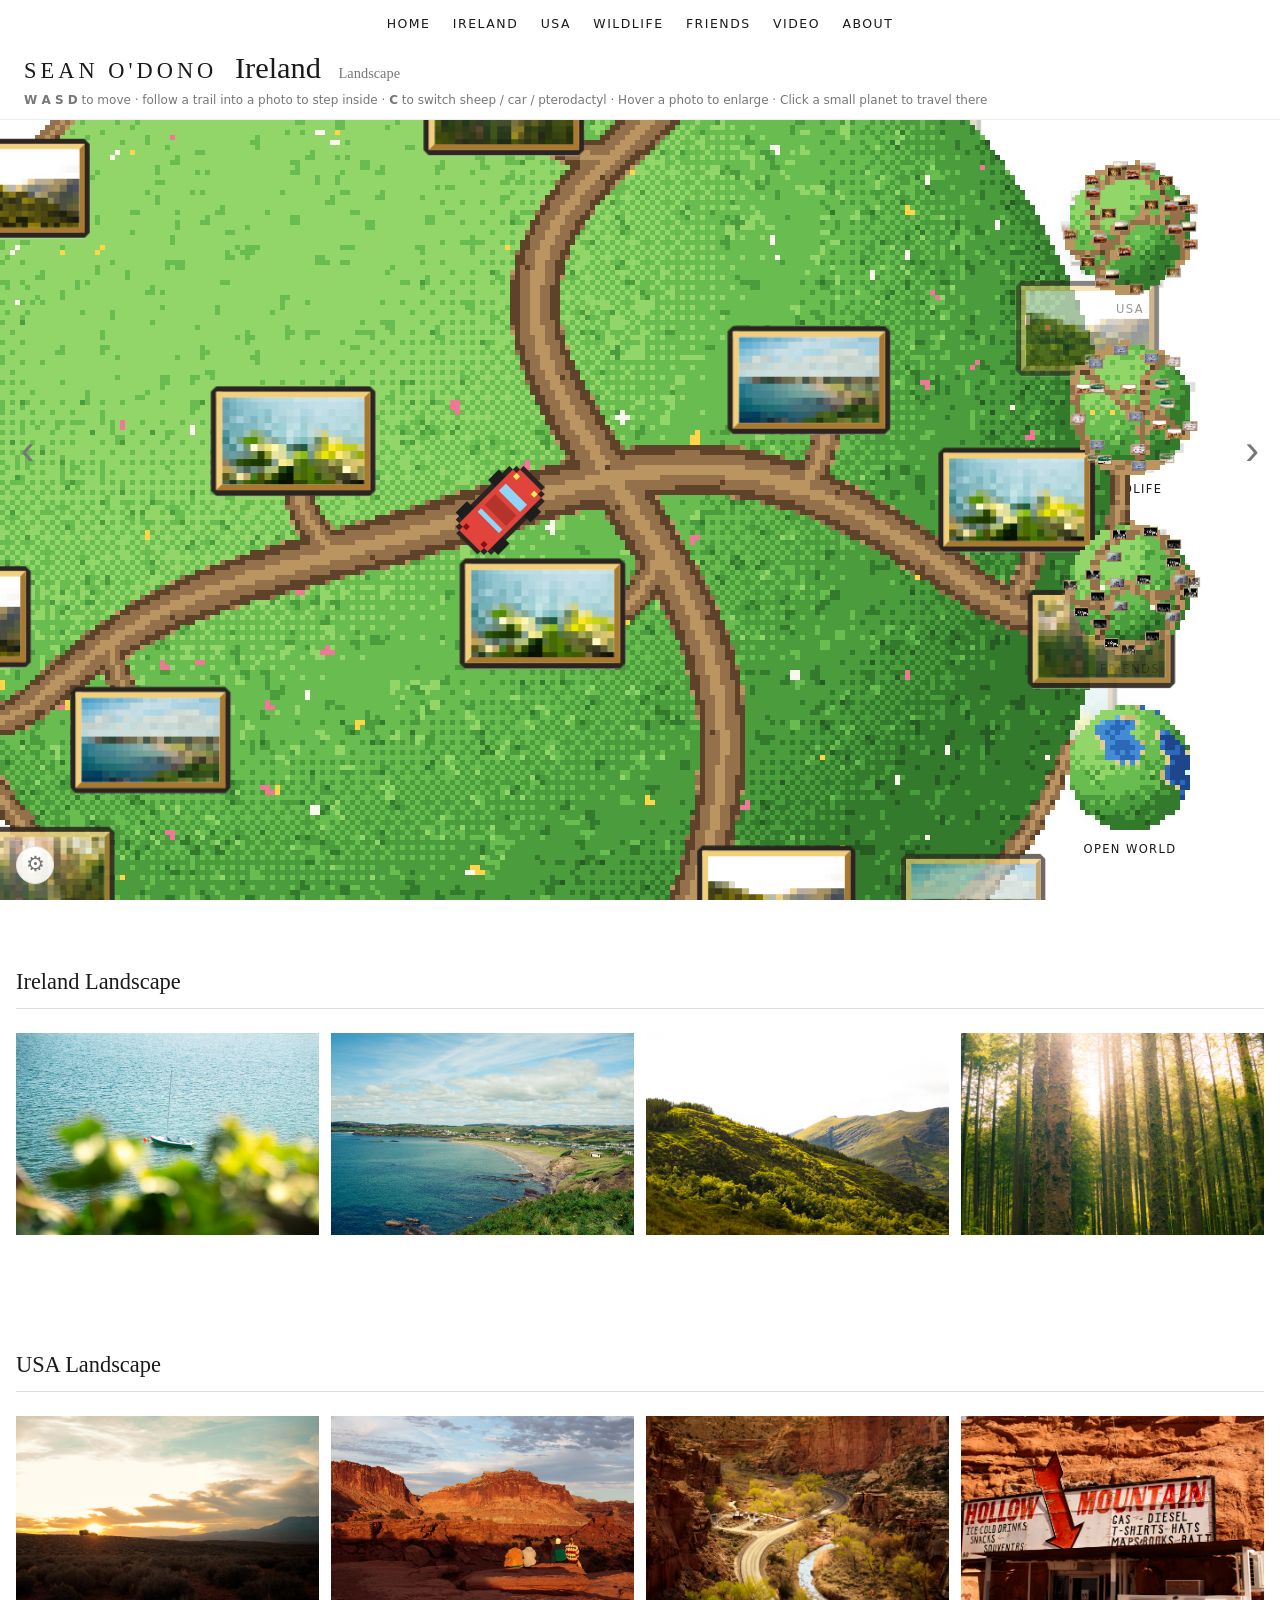
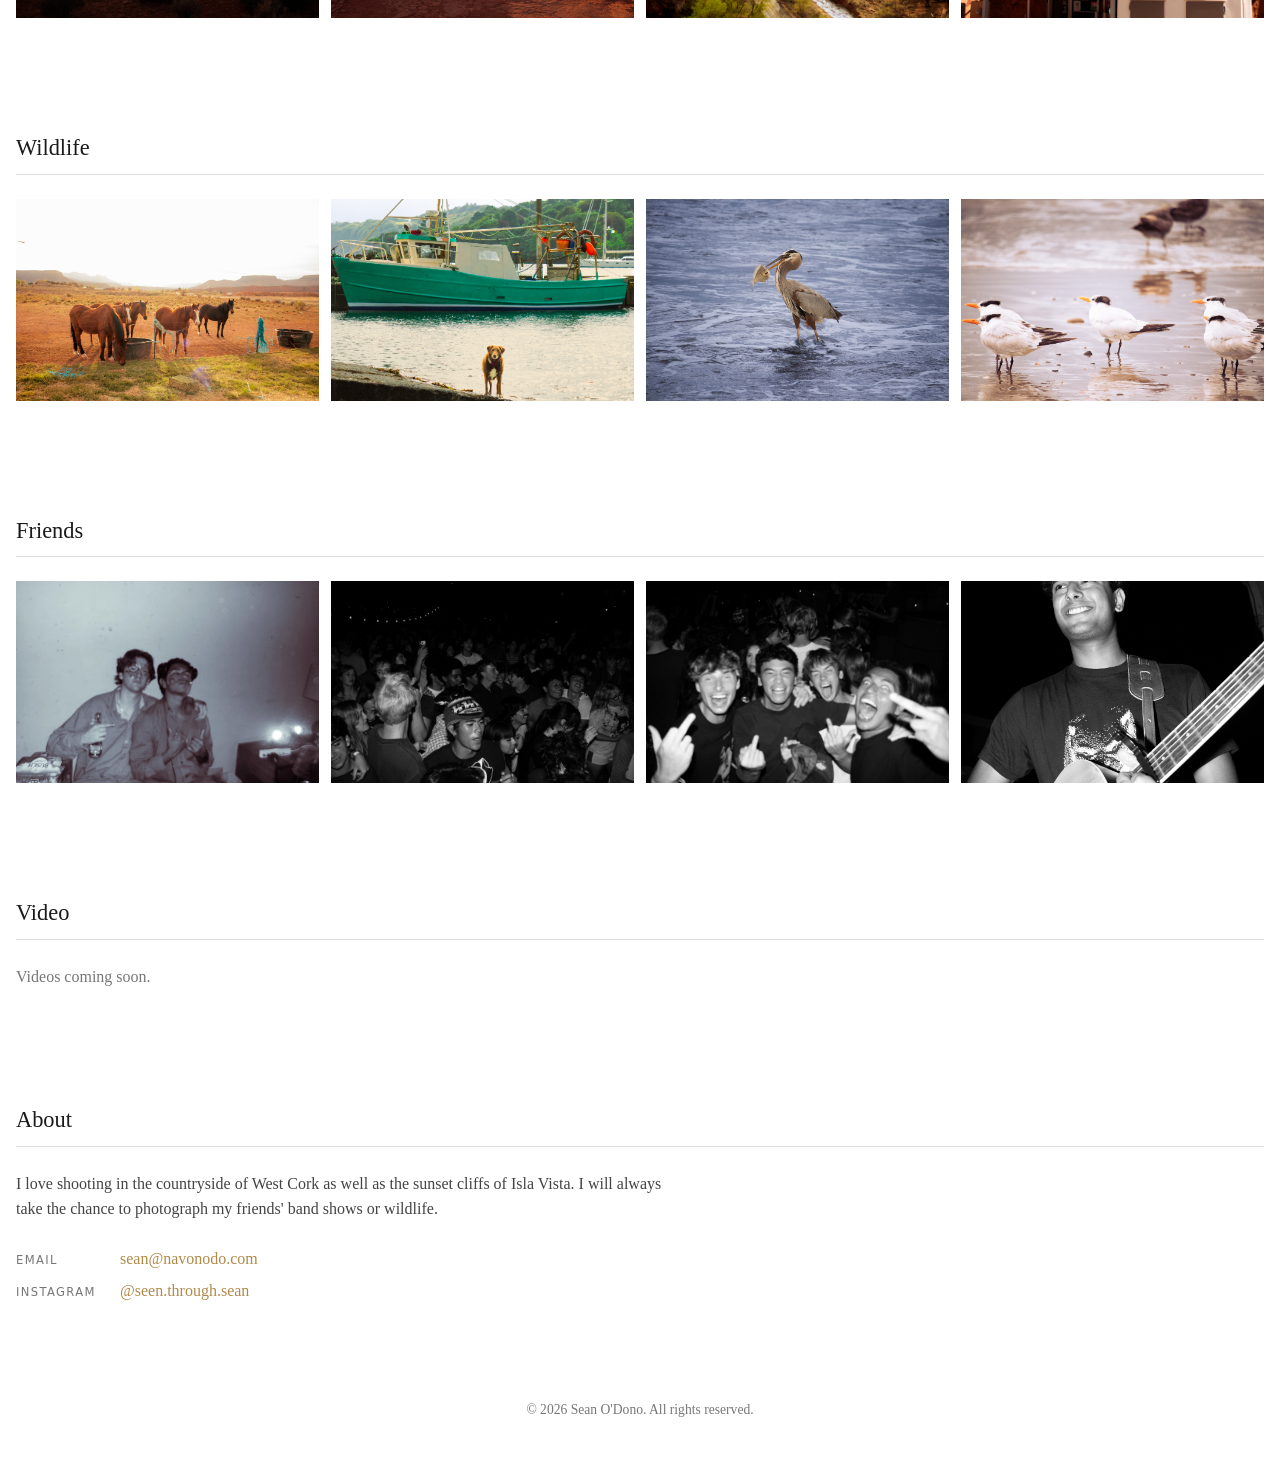
==== index.html @ 37e91083 "Refactor home title styles and character settings" ====
<!DOCTYPE html>
<html lang="en">
<head>
  <meta charset="UTF-8">
  <meta name="viewport" content="width=device-width, initial-scale=1.0">
  <title>Sean O'Dono Photography</title>
  <meta name="description" content="Landscape, wildlife and travel photography">
  <style>
    :root {
      --bg: #ffffff;
      --text: #1a1a1a;
      --muted: #777;
      --accent: #b08a4a;
      --placeholder: #eee;
    }
    * { box-sizing: border-box; margin: 0; padding: 0; }
    html { scroll-behavior: smooth; }
    body {
      background: var(--bg);
      color: var(--text);
      font-family: Georgia, "Times New Roman", serif;
      line-height: 1.6;
    }

    /* ---------- Top navigation ---------- */
    nav {
      position: fixed;
      top: 0; left: 0; right: 0;
      display: flex;
      justify-content: center;
      gap: 1.4rem;
      flex-wrap: wrap;
      padding: 0.9rem 1rem;
      background: linear-gradient(rgba(255,255,255,0.95), rgba(255,255,255,0));
      z-index: 50;
    }
    nav a {
      color: var(--text);
      text-decoration: none;
      font-family: system-ui, sans-serif;
      font-size: 0.78rem;
      letter-spacing: 0.12em;
      text-transform: uppercase;
    }
    nav a:hover { color: var(--accent); }

    /* ---------- Home: planets ---------- */
    #home {
      position: relative;
      height: 100vh;
      height: 100svh;
      min-height: 560px;
      overflow: hidden;
    }
    #stage {
      position: absolute;
      inset: 0;
      touch-action: none;
      user-select: none;
      -webkit-user-select: none;
      perspective-origin: 50% 50%;
    }
    #stage.over-mini { cursor: pointer; }

    /* trail canvases: one per planet, sitting between the far and near photos */
    canvas.paths {
      position: absolute;
      pointer-events: none;
      image-rendering: pixelated;      /* keep the trail pixels hard-edged, 8-bit style */
      image-rendering: crisp-edges;
      z-index: 20000;
    }
    #travel {
      position: absolute;
      left: 0; top: 0;
      pointer-events: none;
      z-index: 20000;
      image-rendering: pixelated;
    }

    /* ---------- character ---------- */
    #hero {
      position: absolute;
      left: 50%;
      top: 50%;
      z-index: 40000;
      pointer-events: none;
      transition: opacity 0.25s;
      will-change: transform, opacity;   /* own graphics layer, so it never flickers */
      backface-visibility: hidden;
    }
    #hero.away, #hero.hidden-for-photo { opacity: 0; }
    #hero svg {
      position: absolute;
      inset: 0;
      width: 100%;
      height: 100%;
      display: none;
      image-rendering: pixelated;
    }
    #hero .shadow {
      position: absolute;
      border-radius: 50%;
      background: rgba(0,0,0,0.22);
    }
    #hero.is-sheep .shadow { left: 14%; right: 14%; top: 66%; height: 14%; }
    #hero.is-car .shadow { left: 26%; right: 26%; top: 10%; bottom: 6%; transform: translate(4%, 4%); }
    #hero.is-car .car { display: block; }
    /* two-frame trot / flap: the script flips the "f2" class, so exactly one frame is ever shown */
    #hero.is-sheep .sheep.frame-a, #sceneHero.is-sheep .sheep.frame-a,
    #hero.is-ptero .ptero.frame-a, #sceneHero.is-ptero .ptero.frame-a { display: block; }
    #hero.f2 .frame-a, #sceneHero.f2 .frame-a { display: none !important; }
    #hero.is-sheep.f2 .sheep.frame-b, #sceneHero.is-sheep.f2 .sheep.frame-b { display: block; transform: translateY(-4%); }
    #hero.is-ptero.f2 .ptero.frame-b, #sceneHero.is-ptero.f2 .ptero.frame-b { display: block; }

    #hero.in-photo { opacity: 0; }
    /* the pterodactyl flaps all the time, with a small faint shadow far below it */
    #hero.is-ptero .shadow { left: 34%; right: 34%; top: 34%; bottom: 34%; background: rgba(0,0,0,0.13); transform: scale(1.4); }
    .seg button { font-size: 0.72rem; }

    /* ---------- inside a photo ---------- */
    #scene {
      position: fixed;
      inset: 0;
      z-index: 300;
      display: flex;
      flex-direction: column;
      align-items: center;
      justify-content: center;
      gap: 0.8rem;
      background: rgba(255, 255, 255, 0.9);
      opacity: 0;
      pointer-events: none;
      transition: opacity 0.25s;
    }
    #scene.open { opacity: 1; pointer-events: auto; }
    #scene.touch { justify-content: flex-start; padding-top: 90px; }
    #scene.touch #sceneHint { display: none; }
    #sceneFrame {
      position: relative;
      --th: 220px;
      transform: scale(0.92);
      transition: transform 0.3s;
    }
    #scene.open #sceneFrame { transform: scale(1); }
    #sceneImg { display: block; object-fit: cover; }
    #portal, #sceneHero {
      position: absolute;
      image-rendering: pixelated;
      image-rendering: crisp-edges;
    }
    #sceneHero svg { position: absolute; inset: 0; width: 100%; height: 100%; display: none; }
    #sceneHero .shadow { position: absolute; border-radius: 50%; background: rgba(0,0,0,0.25); }
    #sceneHero.is-sheep .shadow { left: 14%; right: 14%; top: 66%; height: 14%; }
    #sceneHero.is-car .shadow { left: 26%; right: 26%; top: 10%; bottom: 6%; }
    #sceneHero.is-car .car { display: block; }
    #sceneHint {
      font-family: system-ui, sans-serif;
      font-size: 0.8rem;
      color: var(--muted);
    }

    /* ---------- settings ---------- */
    #gear {
      position: absolute;
      left: 1rem; bottom: 1rem;
      width: 2.4rem; height: 2.4rem;
      border-radius: 50%;
      border: 1px solid #e2e2e2;
      background: rgba(255,255,255,0.9);
      font-size: 1.3rem;
      line-height: 1;
      color: var(--muted);
      cursor: pointer;
      z-index: 60;
      transition: color 0.2s, transform 0.4s;
    }
    #gear:hover { color: var(--text); transform: rotate(60deg); }
    #settings {
      position: absolute;
      left: 1rem; bottom: 4rem;
      width: 15rem;
      padding: 1rem;
      background: #fff;
      border: 1px solid #e6e6e6;
      border-radius: 10px;
      box-shadow: 0 10px 30px rgba(0,0,0,0.12);
      font-family: system-ui, sans-serif;
      font-size: 0.8rem;
      z-index: 60;
      display: none;
    }
    #settings.open { display: block; }
    .set-row { display: block; margin-bottom: 0.9rem; }
    .set-label {
      display: flex;
      justify-content: space-between;
      color: var(--muted);
      letter-spacing: 0.08em;
      text-transform: uppercase;
      font-size: 0.68rem;
      margin-bottom: 0.35rem;
    }
    .set-label output { color: var(--text); letter-spacing: 0; }
    #settings input[type=range] { width: 100%; accent-color: var(--accent); }
    .seg { display: flex; border: 1px solid #ddd; border-radius: 6px; overflow: hidden; }
    .seg button {
      flex: 1;
      border: none;
      background: #fff;
      padding: 0.4rem;
      font: inherit;
      cursor: pointer;
      color: var(--muted);
    }
    .seg button.on { background: var(--text); color: #fff; }
    #resetSettings {
      border: none;
      background: none;
      color: var(--muted);
      font: inherit;
      text-decoration: underline;
      cursor: pointer;
      padding: 0;
    }

    /* ---------- touch pad ---------- */
    #dpad {
      display: none;
      position: absolute;
      left: 50%; bottom: 1rem;
      transform: translateX(-50%);
      gap: 0.5rem;
      z-index: 400;            /* stays usable while you're inside a photo */
    }
    #dpad button {
      width: 2.8rem; height: 2.8rem;
      border-radius: 50%;
      border: 1px solid #ddd;
      background: rgba(255,255,255,0.85);
      color: var(--muted);
      font-size: 0.9rem;
      touch-action: none;
      -webkit-user-select: none;
      user-select: none;
    }
    #dpad button.pressed { background: var(--text); color: #fff; }
    #dpad [data-key=KeyA] { order: 1; }
    #dpad [data-key=KeyW] { order: 2; }
    #dpad [data-key=KeyS] { order: 3; }
    #dpad [data-key=KeyD] { order: 4; }
    @media (hover: none) and (pointer: coarse) {
      #dpad { display: flex; }
    }

    .tile, .glow {
      position: absolute;
      left: 50%;
      top: 50%;
      will-change: transform, opacity;
    }
    /* 8-bit picture frame: dark outline with notched pixel corners, then a bevelled gold ring */
    .tile, .pixel-frame {
      --bp: max(2px, calc(var(--th) * 0.055));
      background: #2b2420;
      padding: var(--bp);
      clip-path: polygon(var(--bp) 0, calc(100% - var(--bp)) 0, 100% var(--bp), 100% calc(100% - var(--bp)),
                         calc(100% - var(--bp)) 100%, var(--bp) 100%, 0 calc(100% - var(--bp)), 0 var(--bp));
    }
    .tile img, .tile canvas, .pixel-frame > img {
      box-sizing: border-box;
      border: var(--bp) solid;
      border-color: #f2cf78 #a8792f #a8792f #f2cf78;
      background: var(--placeholder);
    }
    .tile {
      width: var(--tw);
      height: var(--th);
      margin-left: calc(var(--tw) / -2);
      margin-top: calc(var(--th) / -2);
    }
    .glow {
      width: var(--gw);
      height: var(--gw);
      margin-left: calc(var(--gw) / -2);
      margin-top: calc(var(--gw) / -2);
      border-radius: 50%;
      background: radial-gradient(circle, var(--glow) 0%, transparent 68%);
      pointer-events: none;
    }
    .tile img, .tile canvas {
      width: 100%;
      height: 100%;
      object-fit: cover;
      display: block;
      pointer-events: none;
      transition: filter 0.2s;
    }
    /* pixelated photos: a tiny copy blown up with hard square pixels */
    .tile canvas { display: none; image-rendering: pixelated; image-rendering: crisp-edges; }
    .tile.pixel canvas { display: block; }
    .tile.pixel img { display: none; }
    .tile.back, .tile.empty, .tile.inactive { pointer-events: none; }
    .tile.empty { background: #bdbdbd; }
    .tile:not(.back):not(.inactive):hover img, .tile:not(.back):not(.inactive):hover canvas { filter: brightness(1.08); }
    /* progress bar that fills while hovering */
    .tile::after {
      content: "";
      position: absolute;
      left: 0; bottom: 0;
      height: 3px;
      width: 0;
      background: var(--accent);
    }
    .tile.charging::after {
      width: 100%;
      transition: width var(--hover-delay, 0.5s) linear;
    }

    .planet-label {
      position: absolute;
      transform: translateX(-50%);
      background: none;
      border: none;
      color: var(--text);
      font-family: system-ui, sans-serif;
      font-size: 0.72rem;
      letter-spacing: 0.12em;
      text-transform: uppercase;
      white-space: nowrap;
      cursor: pointer;
      padding: 0.3rem 0.6rem;
      z-index: 6;
      transition: opacity 0.35s;
    }
    .planet-label:hover { color: var(--accent); }
    .planet-label.hidden { opacity: 0; pointer-events: none; }

    /* the title sits in its own band under the menu; the planets live in the space below it */
    .home-title {
      position: absolute;
      top: 2.8rem;
      left: 0; right: 0;
      padding: 0.3rem 1.5rem 0.55rem;
      display: flex;
      flex-wrap: wrap;
      align-items: baseline;
      column-gap: 1.1rem;
      background: var(--bg);
      border-bottom: 1px solid #eee;
      pointer-events: none;
      z-index: 7;
    }
    .home-title h1 {
      font-weight: normal;
      letter-spacing: 0.18em;
      text-transform: uppercase;
      font-size: clamp(1rem, 2.2vw, 1.4rem);
    }
    #planet-name {
      font-size: clamp(1.25rem, 3vw, 1.9rem);
      line-height: 1.2;
      transition: opacity 0.4s;
    }
    #planet-sub { color: var(--muted); font-size: 0.9rem; transition: opacity 0.4s; }
    .fading { opacity: 0; }
    .hint {
      flex-basis: 100%;
      color: var(--muted);
      font-family: system-ui, sans-serif;
      font-size: 0.75rem;
      margin-top: 0.15rem;
    }
    #stage { overflow: hidden; }

    .arrow {
      position: absolute;
      top: 50%;
      transform: translateY(-50%);
      background: none;
      border: none;
      font-size: 2.6rem;
      color: var(--muted);
      cursor: pointer;
      padding: 0.5rem 1rem;
      z-index: 6;
    }
    .arrow:hover { color: var(--text); }
    #prevPlanet { left: 0.3rem; }
    #nextPlanet { right: 0.3rem; }

    /* ---------- Magnified photo ---------- */
    #magnifier {
      position: fixed;
      z-index: 200;
      opacity: 0;
      pointer-events: none;
      box-shadow: 0 20px 60px rgba(0,0,0,0.35);
      transition: left 0.35s ease, top 0.35s ease, width 0.35s ease,
                  height 0.35s ease, opacity 0.25s ease;
    }
    #magnifier.open { opacity: 1; pointer-events: auto; }
    #magnifier img { width: 100%; height: 100%; object-fit: cover; display: block; }
    #magnifier .caption {
      position: absolute;
      left: 0; right: 0; bottom: 0;
      padding: 1.5rem 1rem 0.7rem;
      background: linear-gradient(transparent, rgba(0,0,0,0.75));
      color: #fff;
      font-size: 0.95rem;
    }
    #magnifier .caption:empty { display: none; }

    /* ---------- Gallery sections ---------- */
    section.content {
      max-width: 1400px;
      margin: 0 auto;
      padding: 4rem 1rem 3rem;
    }
    section.content h2 {
      font-weight: normal;
      font-size: 1.4rem;
      margin-bottom: 1.5rem;
      border-bottom: 1px solid #ddd;
      padding-bottom: 0.5rem;
    }
    .gallery {
      display: grid;
      grid-template-columns: repeat(auto-fill, minmax(300px, 1fr));
      gap: 0.75rem;
    }
    .gallery img {
      width: 100%;
      aspect-ratio: 3 / 2;
      object-fit: cover;
      cursor: zoom-in;
      transition: opacity 0.2s;
      background: var(--placeholder);
    }
    .gallery img:hover { opacity: 0.85; }
    .videos {
      display: grid;
      grid-template-columns: repeat(auto-fill, minmax(400px, 1fr));
      gap: 1rem;
    }
    .videos iframe { width: 100%; aspect-ratio: 16 / 9; border: 0; }
    #about p { max-width: 650px; color: #444; }
    .contact {
      margin-top: 1.5rem;
      display: flex;
      flex-direction: column;
      gap: 0.4rem;
    }
    .contact-label {
      display: inline-block;
      width: 6.5rem;
      color: var(--muted);
      font-family: system-ui, sans-serif;
      font-size: 0.72rem;
      letter-spacing: 0.12em;
      text-transform: uppercase;
    }
    .contact a { color: var(--accent); text-decoration: none; }
    .contact a:hover { text-decoration: underline; }
    .empty-note { color: var(--muted); }
    footer {
      text-align: center;
      color: var(--muted);
      padding: 3rem 1rem;
      font-size: 0.85rem;
    }

    /* ---------- Gallery lightbox ---------- */
    #lightbox {
      display: none;
      position: fixed;
      inset: 0;
      background: rgba(255,255,255,0.97);
      z-index: 100;
      align-items: center;
      justify-content: center;
      flex-direction: column;
    }
    #lightbox.open { display: flex; }
    #lightbox img { max-width: 95vw; max-height: 85vh; object-fit: contain; }
    #lightbox .caption { color: var(--muted); margin-top: 1rem; }
    #lightbox button {
      position: absolute;
      background: none;
      border: none;
      color: var(--text);
      font-size: 2.5rem;
      cursor: pointer;
      padding: 1rem;
    }
    #close { top: 0.5rem; right: 1rem; }
    #prev { left: 0.5rem; }
    #next { right: 0.5rem; }

    @media (max-width: 700px) {
      .videos, .gallery { grid-template-columns: 1fr; }
      nav { gap: 0.4rem 0.9rem; }
      .home-title { top: 4.4rem; padding: 0.2rem 1rem 0.45rem; }
      .hint { display: none; }
      .arrow { font-size: 2rem; padding: 0.5rem; }
      #gear { bottom: 9.5rem; }
      #settings { bottom: 12.5rem; }
      #dpad { bottom: 9.3rem; }
    }
  </style>
</head>
<body>

  <nav id="nav"></nav>

  <section id="home">
    <div id="stage"></div>
    <div class="home-title">
      <h1>Sean O'Dono</h1>
      <div id="planet-name"></div>
      <div id="planet-sub"></div>
      <div class="hint"><b>W A S D</b> to move &middot; follow a trail into a photo to step inside &middot; <b>C</b> to switch sheep / car / pterodactyl &middot; Hover a photo to enlarge &middot; Click a small planet to travel there</div>
    </div>

    <!-- the character: an 8-bit sheep or car (drawn by the script below) -->
    <div id="hero" aria-hidden="true"></div>

    <!-- touch controls (only shown on phones / tablets) -->
    <div id="dpad">
      <button data-key="KeyW" aria-label="Up">&#9650;</button>
      <button data-key="KeyA" aria-label="Left">&#9664;</button>
      <button data-key="KeyD" aria-label="Right">&#9654;</button>
      <button data-key="KeyS" aria-label="Down">&#9660;</button>
    </div>

    <!-- settings -->
    <button id="gear" aria-label="Settings">&#9881;</button>
    <div id="settings">
      <div class="set-row">
        <span class="set-label">Character</span>
        <div class="seg">
          <button data-char="sheep">Sheep</button>
          <button data-char="car">Car</button>
          <button data-char="ptero">Pterodactyl</button>
        </div>
      </div>
      <div class="set-row">
        <span class="set-label">Planet</span>
        <div class="seg">
          <button data-ground="clear">Clear</button>
          <button data-ground="grass">Grass</button>
        </div>
      </div>
      <label class="set-row">
        <span class="set-label">Planet size <output id="sizeOut"></output></span>
        <input id="sizeInput" type="range" min="0" max="1000" step="1">
      </label>
      <label class="set-row">
        <span class="set-label">Speed <output id="speedOut"></output></span>
        <input id="speedInput" type="range" min="0" max="1000" step="1">
      </label>
      <label class="set-row">
        <span class="set-label">Character size <output id="charOut"></output></span>
        <input id="charInput" type="range" min="0" max="1000" step="1">
      </label>
      <label class="set-row">
        <span class="set-label">Photo pixels <output id="pixOut"></output></span>
        <input id="pixInput" type="range" min="0" max="12" step="1">
      </label>
      <button id="resetSettings">Reset</button>
    </div>
    <button class="arrow" id="prevPlanet" aria-label="Previous planet">&#8249;</button>
    <button class="arrow" id="nextPlanet" aria-label="Next planet">&#8250;</button>
  </section>

  <!-- inside a photo -->
  <div id="scene" aria-hidden="true">
    <div id="sceneFrame" class="pixel-frame">
      <img id="sceneImg" alt="">
      <canvas id="portal" width="16" height="16"></canvas>
      <div id="sceneHero"></div>
    </div>
    <div id="sceneHint"><b>W A S D</b> to walk around &middot; walk off the photo or into the portal to leave</div>
  </div>

  <div id="magnifier">
    <img src="" alt="">
    <div class="caption"></div>
  </div>

  <div id="galleries"></div>

  <section class="content" id="video">
    <h2>Video</h2>
    <div class="videos"></div>
  </section>

  <section class="content" id="about">
    <h2>About</h2>
    <p>I love shooting in the countryside of West Cork as well as the sunset cliffs of Isla Vista. I will always take the chance to photograph my friends' band shows or wildlife.</p>
    <div class="contact">
      <div><span class="contact-label">Email</span><a href="mailto:sean@navonodo.com">sean@navonodo.com</a></div>
      <div><span class="contact-label">Instagram</span><a href="https://www.instagram.com/seen.through.sean/" target="_blank" rel="noopener">@seen.through.sean</a></div>
    </div>
  </section>

  <footer>&copy; <span id="year"></span> Sean O'Dono. All rights reserved.</footer>

  <div id="lightbox">
    <button id="close" aria-label="Close">&times;</button>
    <button id="prev" aria-label="Previous">&#8249;</button>
    <img src="" alt="">
    <div class="caption"></div>
    <button id="next" aria-label="Next">&#8250;</button>
  </div>

  <script>
    // ============================================================
    //  YOUR PLANETS. Each one has its own list of photos.
    //  Put image files in the "images" folder next to this file,
    //  then add a line like this to the right planet:
    //     { file: "images/myphoto.jpg", caption: "" },
    //  A planet with no photos shows as a blank gray planet.
    //  "color" is the soft glow behind the planet.
    // ============================================================
    const planets = [
      {
        id: "ireland", name: "Ireland", subtitle: "Landscape", color: "#7fbf7f",
        photos: [
          { file: "images/ireland1.jpg", caption: "" },
          { file: "images/ireland2.jpg", caption: "" },
          { file: "images/ireland3.jpg", caption: "" },
          { file: "images/ireland4.jpg", caption: "" },
        ]
      },
      {
        id: "usa", name: "USA", subtitle: "Landscape", color: "#7fa8d9",
        photos: [
          { file: "images/USA1.jpg", caption: "" },
          { file: "images/USA2.jpg", caption: "" },
          { file: "images/USA3.jpg", caption: "" },
          { file: "images/USA4.jpg", caption: "" },
        ]
      },
      {
        id: "wildlife", name: "Wildlife", subtitle: "", color: "#d9b26f",
        photos: [
          { file: "images/wild1.jpg", caption: "" },
          { file: "images/wild2.jpg", caption: "" },
          { file: "images/wild3.jpg", caption: "" },
          { file: "images/wild4.jpg", caption: "" },
        ]
      },
      {
        id: "friends", name: "Friends", subtitle: "", color: "#e09aa8",
        photos: [
          { file: "images/friends1.jpg", caption: "" },
          { file: "images/friends2.jpg", caption: "" },
          { file: "images/friends3.jpg", caption: "" },
          { file: "images/friends4.jpg", caption: "" },
        ]
      },
      {
        // an open world with no photos and no trails: roam anywhere, but sheep and cars can't swim
        id: "open", name: "Open World", subtitle: "Roam anywhere", color: "#8fd18f",
        open: true, lakes: 9,                      // how many lakes
        photos: []
      },
    ];

    // ============================================================
    //  EDIT THIS LIST to add videos.
    //  Use the ID from a YouTube link: youtube.com/watch?v=THIS_PART
    // ============================================================
    const youtubeVideos = [
      // "dQw4w9WgXcQ",
    ];

    // ---------- Settings (optional to tweak) ----------
    const HOVER_DELAY = 500;        // ms of hovering before a photo enlarges (500 = 0.5 sec)
    const TRANSITION_TIME = 2000;   // ms for the planets to swap places
    const TUBE_SIZE = 0.1;          // thickness of the ring's tube, compared to the main planet

    // ---------- Paths and photo spacing ----------
    const MAIN_PATHS = 3;           // how many main trails loop around each planet
    const PHOTO_GAP = 0.42;         // distance between photos along a trail (bigger = more spread out, fewer photos)
    const PHOTO_SIZE = 0.16;        // size of each photo, compared to the planet
    const PATH_WIDTH = 0.05;        // width of the main trails, compared to the planet
    const TRAIL_LOOSENESS = 3;      // how far the sheep / car can stray from a trail, in trail widths
                                    // (1 = right on the trail, 3 = loose, 6 = very loose, 100 = go anywhere)

    // Starting values. Visitors can change these with the gear button on the page.
    const CHARACTER = "car";        // "sheep", "car" or "ptero" (pterodactyl)
    const PLANET_SIZE = 1.85;       // size of the main planet (1.2 = 20% bigger, up to 10)
    const SPEED = 1;                // how fast the character moves (2 = twice as fast, up to 10)
    const PHOTO_PIXELS = 20;        // how many pixels wide each photo is on the planet (0 = full quality, no pixels)
    const GROUND = "grass";         // "grass" (solid 8-bit grassy planet) or "clear" (see-through planet)
    const CHARACTER_SIZE = 0.85;    // size of the sheep / car / pterodactyl (2 = twice as big)
    const FLYING_ZOOM = 0.8;        // the world shrinks to this size while you fly the pterodactyl (1 = no change)

    // ================= You don't need to edit below =================
    // Always open at the top (the planets), even if the link has #about etc. or the browser remembers a scroll spot
    if ("scrollRestoration" in history) history.scrollRestoration = "manual";
    if (location.hash) history.replaceState(null, "", location.pathname + location.search);
    window.scrollTo({ top: 0, behavior: "instant" });
    window.addEventListener("load", () => window.scrollTo({ top: 0, behavior: "instant" }));

    document.getElementById("year").textContent = new Date().getFullYear();
    document.documentElement.style.setProperty("--hover-delay", HOVER_DELAY / 1000 + "s");

    // ---------- navigation links ----------
    const nav = document.getElementById("nav");
    const navLinks = [["home", "Home"], ...planets.filter(p => !p.open).map(p => [p.id, p.name]), ["video", "Video"], ["about", "About"]];
    nav.innerHTML = navLinks.map(([id, name]) => `<a href="#${id}">${name}</a>`).join("");

    // ---------- small vector / matrix helpers ----------
    const dot = (a, b) => a[0]*b[0] + a[1]*b[1] + a[2]*b[2];
    const cross = (a, b) => [a[1]*b[2] - a[2]*b[1], a[2]*b[0] - a[0]*b[2], a[0]*b[1] - a[1]*b[0]];
    const norm = a => { const l = Math.hypot(a[0], a[1], a[2]) || 1; return [a[0]/l, a[1]/l, a[2]/l]; };
    const mulMV = (m, v) => [dot(m[0], v), dot(m[1], v), dot(m[2], v)];
    const mulMM = (a, b) => a.map(r => [0, 1, 2].map(j => r[0]*b[0][j] + r[1]*b[1][j] + r[2]*b[2][j]));
    const clamp01 = x => Math.max(0, Math.min(1, x));
    const ease = x => x < 0.5 ? 4*x*x*x : 1 - Math.pow(-2*x + 2, 3) / 2;   // smooth start and stop
    const lerp = (a, b, t) => a + (b - a) * t;
    function axisAngle([x, y, z], t) {
      const c = Math.cos(t), s = Math.sin(t), C = 1 - c;
      return [
        [x*x*C + c,   x*y*C - z*s, x*z*C + y*s],
        [y*x*C + z*s, y*y*C + c,   y*z*C - x*s],
        [z*x*C - y*s, z*y*C + x*s, z*z*C + c]
      ];
    }
    function orthonormalize(m) {
      const a = norm(m[0]);
      const d = dot(a, m[1]);
      const b = norm([m[1][0] - a[0]*d, m[1][1] - a[1]*d, m[1][2] - a[2]*d]);
      return [a, b, cross(a, b)];
    }

    // ---------- build the planets ----------
    // Every photo of every planet lives in one shared 3D space, so they can fly past each other.
    const stage = document.getElementById("stage");
    const reduceMotion = window.matchMedia("(prefers-reduced-motion: reduce)").matches;
    let radius = 250;          // main planet radius in pixels
    let baseRadius = 250;      // main planet radius before the size setting is applied
    let zoom = 1;              // shrinks smoothly to FLYING_ZOOM while flying the pterodactyl
    let slots = [];            // slot 0 = the main spot, the rest = small planet spots
    let focused = 0;           // which planet is in the main spot
    let transition = null;
    let persp = 2200;          // the 3D perspective depth used by the page
    const DPR = Math.min(2, window.devicePixelRatio || 1);

    function seeded(seed) {
      return () => {
        seed = (seed + 0x6D2B79F5) | 0;
        let t = Math.imul(seed ^ (seed >>> 15), 1 | seed);
        t = (t + Math.imul(t ^ (t >>> 7), 61 | t)) ^ t;
        return ((t ^ (t >>> 14)) >>> 0) / 4294967296;
      };
    }
    const angleBetween = (a, b) => Math.acos(Math.max(-1, Math.min(1, dot(a, b))));

    // ---------- pixelated photos ----------
    // Each photo is shrunk once to a tiny copy (cached per photo and size), then every tile that
    // shows that photo draws the tiny copy, blown up with hard square pixels. Enlarged photos and
    // the galleries still use your original full-quality files.
    const PIXEL_STEPS = [8, 12, 16, 20, 24, 32, 40, 48, 64, 80, 96, 128, 0];   // 0 = full quality
    const pixelTiles = [];
    const sources = new Map(), tinyCache = new Map();
    function sourceFor(file) {
      if (!sources.has(file)) {
        const img = new Image();
        const ready = new Promise(res => { img.onload = res; img.onerror = res; });
        img.src = file;
        sources.set(file, { img, ready });
      }
      return sources.get(file);
    }
    function tinyCopy(file, w) {
      const key = file + "@" + w;
      if (tinyCache.has(key)) return tinyCache.get(key);
      const src = sources.get(file).img;
      if (!src.naturalWidth) return null;
      const h = Math.max(1, Math.round(w * 2 / 3));          // photos on the planet are 3:2
      // crop the middle of the photo to 3:2, the same way the full photo is cropped
      const ratio = src.naturalWidth / src.naturalHeight;
      let sw = src.naturalWidth, sh = src.naturalHeight, sx = 0, sy = 0;
      if (ratio > 1.5) { sw = sh * 1.5; sx = (src.naturalWidth - sw) / 2; }
      else { sh = sw / 1.5; sy = (src.naturalHeight - sh) / 2; }
      // shrink in a few halving steps so the colours average out nicely instead of sparkling
      let cur = src, cw = sw, ch = sh, cx = sx, cy = sy;
      while (cw / 2 > w * 2) {
        const c = document.createElement("canvas");
        c.width = Math.round(cw / 2); c.height = Math.round(ch / 2);
        const g = c.getContext("2d");
        g.imageSmoothingQuality = "high";
        g.drawImage(cur, cx, cy, cw, ch, 0, 0, c.width, c.height);
        cur = c; cw = c.width; ch = c.height; cx = 0; cy = 0;
      }
      const out = document.createElement("canvas");
      out.width = w; out.height = h;
      const g = out.getContext("2d");
      g.imageSmoothingQuality = "high";
      g.drawImage(cur, cx, cy, cw, ch, 0, 0, w, h);
      tinyCache.set(key, out);
      return out;
    }
    function pixelateTile(tile) {
      const w = settings.pixels;
      const tiny = w ? tinyCopy(tile.photo.file, w) : null;
      if (!tiny) { tile.el.classList.remove("pixel"); return; }
      if (tile.pix.width !== tiny.width || tile.pix.height !== tiny.height) {
        tile.pix.width = tiny.width; tile.pix.height = tiny.height;
      }
      const g = tile.pix.getContext("2d");
      g.clearRect(0, 0, tiny.width, tiny.height);
      g.drawImage(tiny, 0, 0);
      tile.el.classList.add("pixel");
    }
    function pixelateAll() { pixelTiles.forEach(pixelateTile); }

    // ---------- trails and photos ----------
    // A few winding main trails loop around the planet. Photos sit beside the trails, alternating
    // left and right, and each one is joined to its trail by a short side path.
    function buildLayout(world, minPhotos) {
      const rand = seeded(777 + world.idx * 131);
      const twist = mulMM(axisAngle(norm([rand() - 0.5, rand() - 0.5, rand() - 0.5]), rand() * 6.28),
                          axisAngle([0, 1, 0], rand() * 6.28));
      const tilts = [[0, 1, 0], [1, 0.2, 0.35], [-0.3, 0.4, 1], [0.8, -0.7, -0.5], [0.2, 0.9, -0.8]];
      const mains = [];
      for (let k = 0; k < Math.max(1, Math.min(MAIN_PATHS, tilts.length)); k++) {
        const n = norm(mulMV(twist, norm(tilts[k])));
        const a = norm(cross(n, Math.abs(n[0]) < 0.9 ? [1, 0, 0] : [0, 1, 0]));
        const b = cross(n, a);
        const f1 = 2 + Math.floor(rand() * 3), p1 = rand() * 6.28, a1 = 0.1 + rand() * 0.08;
        const f2 = f1 + 3, p2 = rand() * 6.28, a2 = 0.04;
        const pts = [], N = 260;
        for (let i = 0; i <= N; i++) {
          const u = i / N * Math.PI * 2;
          const w = a1 * Math.sin(f1 * u + p1) + a2 * Math.sin(f2 * u + p2);   // gentle meander
          pts.push(norm([
            a[0] * Math.cos(u) + b[0] * Math.sin(u) + n[0] * w,
            a[1] * Math.cos(u) + b[1] * Math.sin(u) + n[1] * w,
            a[2] * Math.cos(u) + b[2] * Math.sin(u) + n[2] * w
          ]));
        }
        mains.push(pts);
      }
      const allTrail = mains.flat();
      const offset = PHOTO_SIZE * 0.75 + PATH_WIDTH * 0.6 + 0.02;   // far enough that photos don't cover the trail
      const minGap = PHOTO_SIZE * 1.85;                              // photos never overlap each other

      let gap = PHOTO_GAP, photos, spurs;
      for (let attempt = 0; attempt < 12; attempt++) {
        photos = []; spurs = [];
        mains.forEach((pts, k) => {
          let travelled = gap * (0.3 + 0.5 * rand()), side = k % 2 ? 1 : -1;
          for (let i = 1; i < pts.length - 1; i++) {
            travelled += angleBetween(pts[i - 1], pts[i]);
            if (travelled < gap) continue;
            const p = pts[i];
            const tan = norm([pts[i + 1][0] - pts[i - 1][0], pts[i + 1][1] - pts[i - 1][1], pts[i + 1][2] - pts[i - 1][2]]);
            const out = cross(p, tan);
            side = -side;
            const q = norm([p[0] + out[0] * offset * side, p[1] + out[1] * offset * side, p[2] + out[2] * offset * side]);
            if (photos.some(o => angleBetween(o, q) < minGap)) continue;
            if (allTrail.some(o => angleBetween(o, q) < offset * 0.8)) continue;
            travelled = 0;
            photos.push(q);
            // short side path from the trail to the photo, with a slight bend
            const spur = [], bend = (rand() - 0.5) * offset * 0.5;
            for (let s = 0; s <= 6; s++) {
              const t = s / 6, b2 = Math.sin(Math.PI * t) * bend;
              spur.push(norm([
                lerp(p[0], q[0], t) + tan[0] * b2,
                lerp(p[1], q[1], t) + tan[1] * b2,
                lerp(p[2], q[2], t) + tan[2] * b2
              ]));
            }
            spurs.push(spur);
          }
        });
        if (photos.length >= minPhotos || gap < 0.2) break;
        gap *= 0.85;                       // lots of photos: pack them a bit closer
      }
      world.paths = [
        ...spurs.map(pts => ({ pts, w: 0.6 })),
        ...mains.map(pts => ({ pts, w: 1 }))
      ];
      world.spurs = spurs;
      // every trail point in one list, plus extra points between them, for the "stay on the trail" check
      const flat = [];
      for (const path of world.paths) {
        for (let i = 0; i < path.pts.length; i++) {
          const a = path.pts[i];
          flat.push(a[0], a[1], a[2]);
          const b = path.pts[i + 1];
          if (b) { const m = norm([a[0] + b[0], a[1] + b[1], a[2] + b[2]]); flat.push(m[0], m[1], m[2]); }
        }
      }
      world.trailPts = new Float32Array(flat);
      world.startPoint = mains[0][0];
      return photos;
    }

    const worlds = planets.map((data, idx) => {
      const glow = document.createElement("div");
      glow.className = "glow";
      glow.style.setProperty("--glow", data.color || "#ccc");
      stage.appendChild(glow);

      const canvas = document.createElement("canvas");
      canvas.className = "paths";
      stage.appendChild(canvas);

      const label = document.createElement("button");
      label.className = "planet-label";
      label.textContent = data.name;
      label.addEventListener("click", () => goToPlanet(idx));
      stage.appendChild(label);

      const world = {
        idx, data, glow, label, canvas, ctx: canvas.getContext("2d", { willReadFrequently: true }), crect: null,
        tiles: [], paths: [], slot: idx,
        rot: mulMM(axisAngle([0, 1, 0], idx * 0.7), axisAngle([1, 0, 0], -0.3)),
        pathAlpha: 1, pathsDirty: true,
        dirty: true
      };
      if (data.open) buildOpenWorld(world);
      else buildTiles(world, buildLayout(world, data.photos.length));
      // start each planet with a trail (or dry land) under the character
      const c = mulMV(world.rot, world.startPoint);
      const ax = cross(c, [0, 0, 1]), l = Math.hypot(ax[0], ax[1], ax[2]);
      if (l > 1e-6) world.rot = mulMM(axisAngle([ax[0] / l, ax[1] / l, ax[2] / l], Math.atan2(l, c[2])), world.rot);
      return world;
    });

    // ---------- open world: grass and lakes, no trails ----------
    function buildOpenWorld(world) {
      const rand = seeded(555 + world.idx * 17);
      world.paths = []; world.spurs = [];
      world.trailPts = new Float32Array(0);
      world.lakes = [];
      for (let i = 0; i < (world.data.lakes || 0); i++) {
        const c = norm([rand() - 0.5, rand() - 0.5, rand() - 0.5]);
        const t1 = norm(cross(c, Math.abs(c[0]) < 0.9 ? [1, 0, 0] : [0, 1, 0])), t2 = cross(c, t1);
        world.lakes.push({ c, t1, t2, r: 0.2 + rand() * 0.22,
          waves: [[2 + Math.floor(rand() * 2), rand() * 6.28, 0.16], [5 + Math.floor(rand() * 3), rand() * 6.28, 0.07]] });
      }
      // start on dry land, but near a lake shore so you can see the water
      let start = [0, 0, 1];
      for (let i = 0; i < 400; i++) {
        const q = norm([rand() - 0.5, rand() - 0.5, rand() - 0.5]);
        const lk = lakeDepth(world, q);
        if (lk < -0.35 && lk > -0.7) { start = q; break; }
      }
      world.startPoint = start;
    }
    // how far inside a lake a point is: above 0 = water, around 0 = the shore, below 0 = dry land
    function lakeDepth(world, p) {
      let best = -1;
      if (!world.lakes) return best;
      for (const L of world.lakes) {
        const d = L.c[0] * p[0] + L.c[1] * p[1] + L.c[2] * p[2];
        if (d < 0.5) continue;
        const ang = Math.atan2(L.t2[0] * p[0] + L.t2[1] * p[1] + L.t2[2] * p[2], L.t1[0] * p[0] + L.t1[1] * p[1] + L.t1[2] * p[2]);
        let r = L.r;
        for (const [f, ph, a] of L.waves) r *= 1 + a * Math.sin(f * ang + ph);   // wobbly shoreline
        const depth = (r - Math.acos(Math.min(1, d))) / r;
        if (depth > best) best = depth;
      }
      return best;
    }

    function buildTiles(world, pts) {
      const photos = world.data.photos;
      pts.forEach((p, i) => {
        const el = document.createElement("div");
        el.className = "tile";
        const tile = { el, img: null, p, photo: null, world, lag: 0 };
        if (photos.length) {
          const photo = photos[i % photos.length];
          const img = new Image();
          img.src = photo.file;
          img.alt = photo.caption || world.data.name;
          img.draggable = false;
          el.appendChild(img);
          const pix = document.createElement("canvas");
          el.appendChild(pix);
          tile.img = img;
          tile.pix = pix;
          tile.entry = world.spurs && world.spurs[i] ? world.spurs[i][2] : null;   // where you come back out
          tile.photo = photo;
          attachHover(tile);
          pixelTiles.push(tile);
          sourceFor(photo.file).ready.then(() => pixelateTile(tile));
        } else {
          el.classList.add("empty");
        }
        stage.appendChild(el);
        world.tiles.push(tile);
      });
    }

    // put one photo at a point in 3D (pixels from the middle of the screen)
    function place(t, x, y, z, s, facing, boost = 0) {
      t.el.style.transform = `translate3d(${x}px,${y}px,${z}px) scale(${s})`;
      t.el.style.zIndex = Math.round(z + 20000 + boost);
      // photos facing you are solid; only ones turning away toward the edge fade out
      t.el.style.opacity = facing > 0 ? Math.min(1, 0.55 + facing * 1.6) : 0.1 + 0.2 * (1 + facing);
      const isBack = facing < 0.1;
      if (isBack !== t.el.classList.contains("back")) {
        t.el.classList.toggle("back", isBack);
        if (isBack && hoverTile === t) cancelHover();
      }
    }
    function placeGlow(world, x, y, z, s, alpha = 1) {
      world.glow.style.transform = `translate3d(${x}px,${y}px,${z - radius * s}px) scale(${s})`;
      world.glow.style.zIndex = Math.round(z - radius * s + 20000);
      world.glow.style.opacity = 0.35 * alpha;
    }

    // a planet sitting still in its spot
    function drawResting(world) {
      const { x, y, s } = slots[world.slot];
      const boost = world.slot === 0 ? 0 : 30000;     // small planets always sit on top of a huge main planet
      for (const t of world.tiles) {
        const c = mulMV(world.rot, t.p);
        place(t, x + c[0]*radius*s, y + c[1]*radius*s, c[2]*radius*s, s, c[2], boost);
      }
      world.canvas.style.zIndex = 20000 + boost;
      placeGlow(world, x, y, 0, s);
      world.dirty = false;
      world.pathsDirty = true;
    }

    // ---------- drawing the trails ----------
    // Each planet paints its trails on its own sharp canvas. The canvas sits between the far side
    // and the near side of the planet, so the photos always sit on top of the trails.
    // size of one trail "pixel" on screen, matched to the pixels of the sheep and car sprites
    let trailPix = 4;
    function sizePathCanvas(world) {
      const w = stage.clientWidth, h = stage.clientHeight, sl = slots[world.slot];
      trailPix = Math.max(2, Math.round(baseRadius * 0.3 * Math.min(1, settings.size) / 18));
      const R = radius * sl.s, k = persp / (persp - R);
      const half = R * k * 1.08;
      const cx = w / 2 + sl.x, cy = h / 2 + sl.y;
      // line the canvas up with the pixel grid so every trail pixel is a clean square
      const snap = v => Math.floor(v / trailPix) * trailPix;
      const left = Math.max(0, snap(cx - half)), top = Math.max(0, snap(cy - half));
      const right = Math.min(w, cx + half), bottom = Math.min(h, cy + half);
      const pw = Math.max(1, Math.ceil((right - left) / trailPix)), ph = Math.max(1, Math.ceil((bottom - top) / trailPix));
      world.crect = { left, top, w: pw * trailPix, h: ph * trailPix };
      world.canvas.width = pw;
      world.canvas.height = ph;
      Object.assign(world.canvas.style, { left: left + "px", top: top + "px", width: pw * trailPix + "px", height: ph * trailPix + "px" });
      world.pathsDirty = true;
    }

    // a tiny 8-bit palette for the dirt
    const TRAIL_PALETTE = [[94, 66, 41], [148, 113, 74], [186, 149, 98]];   // dark edge, dirt, worn middle
    const hex = c => "rgb(" + c.join(",") + ")";
    const PATH_LAYERS = [
      { width: 1.5, color: hex(TRAIL_PALETTE[0]) },
      { width: 1.0, color: hex(TRAIL_PALETTE[1]) },
      { width: 0.35, color: hex(TRAIL_PALETTE[2]) }
    ];
    function drawWorldPaths(world) {
      world.pathsDirty = false;
      const ctx = world.ctx, r = world.crect;
      if (!r) return;
      const W = world.canvas.width, H = world.canvas.height;
      ctx.setTransform(1, 0, 0, 1, 0, 0);
      ctx.clearRect(0, 0, W, H);
      world.canvas.style.opacity = world.pathAlpha;
      if (world.pathAlpha <= 0) return;
      ctx.setTransform(1 / trailPix, 0, 0, 1 / trailPix, 0, 0);     // draw in screen pixels onto the small canvas
      const sl = slots[world.slot], R = radius * sl.s, m = world.rot;
      const ox = stage.clientWidth / 2 + sl.x - r.left, oy = stage.clientHeight / 2 + sl.y - r.top;
      const base = PATH_WIDTH * R;

      // work out where every trail point lands on screen
      for (const path of world.paths) {
        const n = path.pts.length;
        if (!path.proj) path.proj = new Float32Array(n * 4);
        const P = path.proj;
        for (let i = 0; i < n; i++) {
          const p = path.pts[i];
          const z = m[2][0]*p[0] + m[2][1]*p[1] + m[2][2]*p[2];
          const k = persp / (persp - z * R);
          P[i*4]   = ox + (m[0][0]*p[0] + m[0][1]*p[1] + m[0][2]*p[2]) * R * k;
          P[i*4+1] = oy + (m[1][0]*p[0] + m[1][1]*p[1] + m[1][2]*p[2]) * R * k;
          P[i*4+2] = z;
          P[i*4+3] = k;
        }
      }
      ctx.lineCap = "round";
      ctx.lineJoin = "round";
      // segments are grouped by (pixel-rounded) width so each group is drawn in one go
      for (const layer of PATH_LAYERS) {
        ctx.strokeStyle = layer.color;
        const groups = new Map();
        for (const path of world.paths) {
          const P = path.proj, n = path.pts.length;
          for (let i = 0; i < n - 1; i++) {
            const z1 = P[i*4+2], z2 = P[i*4+6];
            if (z1 < 0.02 || z2 < 0.02) continue;          // only the side facing you
            const z = (z1 + z2) / 2, k = (P[i*4+3] + P[i*4+7]) / 2;
            const width = Math.max(trailPix * 0.9, base * path.w * layer.width * k * (0.3 + 0.7 * z));
            const g = Math.round(width / (trailPix * 0.5));
            let list = groups.get(g);
            if (!list) groups.set(g, list = []);
            list.push(P[i*4], P[i*4+1], P[i*4+4], P[i*4+5]);
          }
        }
        for (const [g, list] of groups) {
          ctx.lineWidth = g * trailPix * 0.5;
          ctx.beginPath();
          for (let q = 0; q < list.length; q += 4) {
            ctx.moveTo(list[q], list[q + 1]);
            ctx.lineTo(list[q + 2], list[q + 3]);
          }
          ctx.stroke();
        }
      }
      // little dark pebbles that stay put on the ground as it rolls
      ctx.fillStyle = PATH_LAYERS[0].color;
      for (const path of world.paths) {
        if (path.w < 1) continue;
        const P = path.proj, n = path.pts.length;
        for (let i = 3; i < n - 1; i += 7) {
          if (P[i*4+2] < 0.25) continue;
          const dx = P[i*4+4] - P[i*4-4], dy = P[i*4+5] - P[i*4-3], l = Math.hypot(dx, dy) || 1;
          const off = base * 0.3 * P[i*4+3] * ((i % 2) ? 1 : -1);
          ctx.fillRect(P[i*4] - dy / l * off - trailPix / 2, P[i*4+1] + dx / l * off - trailPix / 2, trailPix, trailPix);
        }
      }

      // snap every pixel to the palette with hard edges: no blur, no soft anti-aliasing
      const img = ctx.getImageData(0, 0, W, H), d = img.data;
      for (let i = 0; i < d.length; i += 4) {
        if (d[i + 3] < 110) { d[i + 3] = 0; continue; }
        const a = d[i + 3] / 255;
        const r0 = d[i] / a, g0 = d[i + 1] / a, b0 = d[i + 2] / a;
        let best = 0, bestD = 1e9;
        for (let c = 0; c < 3; c++) {
          const C = TRAIL_PALETTE[c];
          const dd = (r0 - C[0]) ** 2 + (g0 - C[1]) ** 2 + (b0 - C[2]) ** 2;
          if (dd < bestD) { bestD = dd; best = c; }
        }
        const C = TRAIL_PALETTE[best];
        d[i] = C[0]; d[i + 1] = C[1]; d[i + 2] = C[2]; d[i + 3] = 255;
      }
      if (settings.ground === "grass" || world.data.open) paintGrass(world, d, W, H);
      ctx.putImageData(img, 0, 0);
    }


    // ---------- 8-bit grass planet ----------
    // Every pixel inside the planet's outline is traced back to a spot on the ground, so the
    // grass tufts and flowers stay put and roll with the planet as you move.
    const GRASS = [[38, 92, 36], [52, 122, 44], [74, 156, 60], [104, 188, 80], [146, 214, 106]];   // dark to light
    const FLOWERS = [[250, 248, 236], [255, 214, 72], [240, 120, 150]];
    const WATER = [[30, 70, 140], [44, 104, 184], [66, 140, 214], [104, 178, 236], [224, 244, 255]];   // deep to light, then a glint
    const SAND = [[206, 184, 116], [226, 206, 140]];
    const BAYER = [0, 8, 2, 10, 12, 4, 14, 6, 3, 11, 1, 9, 15, 7, 13, 5].map(v => v / 16 - 0.47);
    const LIGHT = norm([-0.45, -0.55, 0.7]);                  // sunlight from the top left
    function hash3(x, y, z) {
      let h = (x * 374761393 + y * 668265263 + z * 2147483647) | 0;
      h = Math.imul(h ^ (h >>> 13), 1274126177);
      return ((h ^ (h >>> 16)) >>> 0) / 4294967296;
    }
    function paintGrass(world, d, W, H) {
      const r = world.crect, sl = slots[world.slot], R = radius * sl.s, m = world.rot;
      const cx = stage.clientWidth / 2 + sl.x - r.left, cy = stage.clientHeight / 2 + sl.y - r.top;
      // where each pixel lands on the ball only changes when the layout changes, so remember it
      const key = W + "x" + H + ":" + R + ":" + persp + ":" + cx + ":" + cy;
      if (world.grassKey !== key) {
        world.grassKey = key;
        const view = world.grassView = new Float32Array(W * H * 4);
        for (let j = 0; j < H; j++) for (let i = 0; i < W; i++) {
          const u = ((i + 0.5) * trailPix - cx) / R, v = ((j + 0.5) * trailPix - cy) / R;
          let z = 0, x = 0, y = 0, rr = 0;
          for (let it = 0; it < 3; it++) {                    // undo the perspective
            const k = persp / (persp - z * R);
            x = u / k; y = v / k; rr = x * x + y * y;
            z = rr < 1 ? Math.sqrt(1 - rr) : 0;
          }
          const o = (j * W + i) * 4;
          view[o] = x; view[o + 1] = y; view[o + 2] = z; view[o + 3] = rr;
        }
      }
      const view = world.grassView;
      const detail = 70;
      for (let j = 0; j < H; j++) {
        for (let i = 0; i < W; i++) {
          const o = (j * W + i) * 4;
          if (d[o + 3]) continue;                             // a trail is already here
          if (view[o + 3] >= 1) continue;                    // outside the planet
          const x = view[o], y = view[o + 1], z = view[o + 2];
          let level;
          {
            // point in the planet's own coordinates (so it rolls with the planet)
            const px = m[0][0]*x + m[1][0]*y + m[2][0]*z;
            const py = m[0][1]*x + m[1][1]*y + m[2][1]*z;
            const pz = m[0][2]*x + m[1][2]*y + m[2][2]*z;
            // round-ball shading, darker toward the edge
            const shade = 0.25 + 0.75 * Math.max(0, x * LIGHT[0] + y * LIGHT[1] + z * LIGHT[2]);
            if (world.lakes) {
              const lk = lakeDepth(world, [px, py, pz]);
              if (lk > -0.12) {
                let c;
                if (lk < 0) c = SAND[lk > -0.06 ? 1 : 0];             // sandy shore
                else {
                  // water: deeper = darker, little glints that stay on the surface
                  const wl = shade * 2.6 - Math.min(1.2, lk * 2.2) + BAYER[(j & 3) * 4 + (i & 3)] * 0.8;
                  const glint = hash3(Math.floor(px * 90), Math.floor(py * 90), Math.floor(pz * 90)) < 0.02 && lk > 0.15;
                  c = glint ? WATER[4] : WATER[Math.max(0, Math.min(3, Math.round(wl)))];
                }
                d[o] = c[0]; d[o + 1] = c[1]; d[o + 2] = c[2]; d[o + 3] = 255;
                continue;
              }
            }
            level = shade * 4.2 + BAYER[(j & 3) * 4 + (i & 3)] * 0.9;
            // grass tufts and the odd flower, fixed to spots on the ground
            const t = hash3(Math.floor(px * detail), Math.floor(py * detail), Math.floor(pz * detail));
            if (t < 0.006 && z > 0.3) {
              const f = FLOWERS[Math.floor(t * 500) % 3];
              d[o] = f[0]; d[o + 1] = f[1]; d[o + 2] = f[2]; d[o + 3] = 255;
              continue;
            }
            if (t < 0.07) level += 1;
            else if (t > 0.93) level -= 1;
          }
          const c = GRASS[Math.max(0, Math.min(4, Math.round(level)))];
          d[o] = c[0]; d[o + 1] = c[1]; d[o + 2] = c[2]; d[o + 3] = 255;
        }
      }
    }

    // ---------- swapping two planets along a shared ring ----------
    // The two spots are the ends of a circle that stands up "into" the screen.
    // The leaving planet takes the half of the circle that goes behind the screen,
    // the arriving planet takes the half that comes out toward you.
    const RING_TILT = 0.65;   // tilts the ring so you can see its round shape (0 = edge-on)
    function arcPoint(S, E, phase, side) {
      const a = phase * Math.PI;
      const dx = E.x - S.x, dy = E.y - S.y;
      const len = Math.hypot(dx, dy) || 1, half = len / 2;
      // the ring rises "into the screen" but is also tipped sideways so it reads as a loop
      const px = -dy / len, py = dx / len;
      const out = Math.sin(a) * half * side;
      const sx = Math.abs(px) > Math.abs(py) ? Math.sign(px) : Math.sign(py);   // keep the leaving half on the upper/left side
      return [
        (S.x + E.x) / 2 - Math.cos(a) * dx / 2 + out * Math.sin(RING_TILT) * px * sx,
        (S.y + E.y) / 2 - Math.cos(a) * dy / 2 + out * Math.sin(RING_TILT) * py * sx,
        out * Math.cos(RING_TILT)
      ];
    }

    function prepareTravel(world, S, E) {
      // give each photo its own spot along the half ring. Photos on the side facing the
      // destination get the spots furthest along, so the planet unrolls into a line without tangling.
      const dx = E.x - S.x, dy = E.y - S.y, l = Math.hypot(dx, dy) || 1;
      const order = world.tiles
        .map(t => { const c = mulMV(world.rot, t.p); return { t, lead: (c[0] * dx + c[1] * dy) / l }; })
        .sort((a, b) => a.lead - b.lead);
      const n = order.length;
      order.forEach((o, k) => { o.t.lag = n > 1 ? k / (n - 1) : 1; });   // 0 = start end, 1 = far end
      world.leadSorted = order.map(o => o.lead);
    }

    // One continuous flow: every photo glides along the half ring at a steady pace, each setting off
    // a little after the one ahead of it. Halfway through, the photos are spread evenly along the
    // whole half ring, so the two planets together make a complete ring, and nothing stops.
    // where something on a travelling planet is at this moment of the trip.
    // c = its spot on the planet (as seen at the start), lag = when it sets off along the ring.
    function travelPos(c, lag, S, E, side, g, ringness, tube, out) {
      const W = 0.5;                                     // how spread out the stream is
      const ph = clamp01((g - (1 - lag) * W) / (1 - W));
      const P = arcPoint(S, E, ph, side);
      const s = lerp(S.s, E.s, ph);
      // direction the stream is heading here, so each item can sit on the tube's round wall
      const A = arcPoint(S, E, Math.max(0, ph - 0.01), side), B = arcPoint(S, E, Math.min(1, ph + 0.01), side);
      const tan = norm([B[0] - A[0], B[1] - A[1], B[2] - A[2]]);
      const along = dot(c, tan);
      const wall = norm([c[0] - tan[0]*along, c[1] - tan[1]*along, c[2] - tan[2]*along]);
      // blend its spot on the planet with its spot on the tube wall
      out[0] = P[0] + lerp(c[0] * radius * s, wall[0] * tube, ringness);
      out[1] = P[1] + lerp(c[1] * radius * s, wall[1] * tube, ringness);
      out[2] = P[2] + lerp(c[2] * radius * s, wall[2] * tube, ringness);
      out[3] = s;
      out[4] = lerp(c[2], 0.35 + 0.65 * wall[2], ringness);   // how much it faces you
      return out;
    }

    function drawTravel(world, S, E, side, T) {
      const g = 0.5 - 0.5 * Math.cos(Math.PI * T);      // gentle start and finish, no pause in the middle
      const ringness = Math.sqrt(Math.sin(Math.PI * g)); // 0 = sphere, 1 = tube
      const tube = radius * TUBE_SIZE;
      const out = [0, 0, 0, 0, 0];
      for (const t of world.tiles) {
        travelPos(mulMV(world.rot, t.p), t.lag, S, E, side, g, ringness, tube, out);
        place(t, out[0], out[1], out[2], out[3], out[4]);
      }
      const P = arcPoint(S, E, g, side);
      placeGlow(world, P[0], P[1], P[2], lerp(S.s, E.s, g), 1 - ringness);
      drawTravelPixels(world, S, E, side, g, ringness, tube);
    }

    // ---------- the planet's own pixels travel too ----------
    // When a switch starts, every pixel of the planet's grass / trails / lakes is picked up from its
    // canvas and sent along the same ring as the photos, then the real planet takes over at the end.
    const travelCanvas = document.createElement("canvas");
    travelCanvas.id = "travel";
    stage.appendChild(travelCanvas);
    const travelCtx = travelCanvas.getContext("2d");
    function lagFromLead(leads, lead) {
      let lo = 0, hi = leads.length - 1;
      if (lead <= leads[0]) return 0;
      if (lead >= leads[hi]) return 1;
      while (hi - lo > 1) { const mid = (lo + hi) >> 1; if (leads[mid] <= lead) lo = mid; else hi = mid; }
      const f = (lead - leads[lo]) / ((leads[hi] - leads[lo]) || 1);
      return (lo + f) / (leads.length - 1);
    }
    function capturePixels(world, S, E) {
      world.travelPixels = null;
      const r = world.crect;
      if (!r || world.pathAlpha <= 0) return;
      const W = world.canvas.width, H = world.canvas.height;
      const data = world.ctx.getImageData(0, 0, W, H).data;
      let count = 0;
      for (let i = 3; i < data.length; i += 4) if (data[i]) count++;
      if (!count) return;
      const stride = Math.max(1, Math.round(Math.sqrt(count / 2600)));   // keep it to a few thousand pieces
      const sl = slots[world.slot], R = radius * sl.s;
      const cx = stage.clientWidth / 2 + sl.x - r.left, cy = stage.clientHeight / 2 + sl.y - r.top;
      const dx = E.x - S.x, dy = E.y - S.y, l = Math.hypot(dx, dy) || 1;
      const groups = new Map(), all = [];
      for (let j = 0; j < H; j += stride) for (let i = 0; i < W; i += stride) {
        const o = (j * W + i) * 4;
        if (!data[o + 3]) continue;
        const u = ((i + 0.5) * trailPix - cx) / R, v = ((j + 0.5) * trailPix - cy) / R;
        let z = 0, x = 0, y = 0, rr = 0;
        for (let it = 0; it < 3; it++) {                    // undo the perspective
          const k = persp / (persp - z * R);
          x = u / k; y = v / k; rr = x * x + y * y;
          z = rr < 1 ? Math.sqrt(1 - rr) : 0;
        }
        if (rr >= 1) continue;
        // tiny flowers and glints would turn into big blobs when spread out, so use the colour next to them
        let q = o;
        if (stride > 1 && data[o] > 215 && data[o + 1] > 200 && i + 1 < W && data[o + 7]) q = o + 4;
        if (stride > 1 && data[q] > 215 && data[q + 1] > 200 && i > 0 && data[o - 1]) q = o - 4;
        const color = "rgb(" + data[q] + "," + data[q + 1] + "," + data[q + 2] + ")";
        const px = { c: [x, y, z], lead: (x * dx + y * dy) / l, lag: 0, k0: persp / (persp - z * R) };
        if (!groups.has(color)) groups.set(color, []);
        groups.get(color).push(px);
        all.push(px);
      }
      // set off at the same moment as the photos next to them
      if (world.leadSorted && world.leadSorted.length > 1) all.forEach(px => px.lag = lagFromLead(world.leadSorted, px.lead));
      else { all.sort((a, b) => a.lead - b.lead); all.forEach((px, k) => px.lag = all.length > 1 ? k / (all.length - 1) : 1); }
      world.travelPixels = { groups, size: stride * trailPix, drawnS: sl.s };
    }
    function drawTravelPixels(world, S, E, side, g, ringness, tube) {
      const tp = world.travelPixels;
      if (!tp) return;
      const cx = stage.clientWidth / 2, cy = stage.clientHeight / 2, out = [0, 0, 0, 0, 0];
      for (const [color, list] of tp.groups) {
        travelCtx.fillStyle = color;
        for (const px of list) {
          travelPos(px.c, px.lag, S, E, side, g, ringness, tube, out);
          const k = persp / (persp - out[2]);
          const size = Math.max(1, tp.size * (out[3] / tp.drawnS) * (k / px.k0));
          travelCtx.fillRect(Math.round(cx + out[0] * k - size / 2), Math.round(cy + out[1] * k - size / 2), Math.ceil(size), Math.ceil(size));
        }
      }
    }

    function goToPlanet(i) {
      i = (i + worlds.length) % worlds.length;
      if (i === focused || transition || scene) return;
      cancelHover();
      closeMagnifier();
      hero.speed = 0;

      const from = worlds[focused], to = worlds[i];
      const mainSpot = from.slot, otherSpot = to.slot;

      const S1 = slots[mainSpot], E1 = slots[otherSpot];
      const animate = !reduceMotion;
      if (animate) {
        prepareTravel(from, S1, E1);
        prepareTravel(to, E1, S1);
        capturePixels(from, S1, E1);             // the leaving planet, at its full size
      }
      from.slot = otherSpot;
      to.slot = mainSpot;
      from.dirty = to.dirty = true;        // redraw both in their new spots (needed when the animation is skipped)
      sizePathCanvas(from);
      sizePathCanvas(to);
      if (animate) {
        // draw the arriving planet at full size first, so its pixels arrive crisp instead of blown up
        to.pathAlpha = 1;
        drawWorldPaths(to);
        capturePixels(to, E1, S1);
        travelCanvas.width = stage.clientWidth;
        travelCanvas.height = stage.clientHeight;
        transition = { from, to, S1, E1, start: performance.now() };
        worlds.forEach(w => w.label.classList.add("hidden"));
        from.pathAlpha = to.pathAlpha = 0;
        from.canvas.style.opacity = to.canvas.style.opacity = 0;
        heroEl.classList.add("away");
      }
      focused = i;
      setActive();
      updateLabels();
    }

    function drawTransition(now) {
      const { from, to, S1, E1, start } = transition;
      const T = clamp01((now - start) / TRANSITION_TIME);
      travelCtx.clearRect(0, 0, travelCanvas.width, travelCanvas.height);
      drawTravel(from, S1, E1, -1, T);   // leaving: dives into the screen
      drawTravel(to, E1, S1, +1, T);     // arriving: comes out of the screen toward you
      if (T >= 1) {
        transition = null;
        from.dirty = to.dirty = true;
        from.pathAlpha = to.pathAlpha = 1;            // the real planets take over from the travelling pixels
        from.travelPixels = to.travelPixels = null;
        travelCtx.clearRect(0, 0, travelCanvas.width, travelCanvas.height);
        [from, to].forEach(w => { drawResting(w); drawWorldPaths(w); });   // same frame, so there's no blink
        heroEl.classList.remove("away");
        positionLabels();
      }
    }

    function setActive() {
      worlds.forEach(w => {
        const isMain = w.idx === focused;
        w.tiles.forEach(t => t.el.classList.toggle("inactive", !isMain));
      });
    }

    function updateLabels() {
      const d = worlds[focused].data;
      const name = document.getElementById("planet-name");
      const sub = document.getElementById("planet-sub");
      name.classList.add("fading");
      sub.classList.add("fading");
      setTimeout(() => {
        name.textContent = d.name;
        sub.textContent = d.photos.length || d.open ? (d.subtitle || "") : "Photos coming soon";
        name.classList.remove("fading");
        sub.classList.remove("fading");
      }, transition ? TRANSITION_TIME * 0.5 : 0);
      if (!transition) positionLabels();
    }

    function positionLabels() {
      const w = stage.clientWidth, h = stage.clientHeight;
      worlds.forEach(world => {
        const sl = slots[world.slot];
        if (world.idx === focused) { world.label.classList.add("hidden"); return; }
        world.label.classList.remove("hidden");
        world.label.style.left = (w / 2 + sl.x) + "px";
        world.label.style.top = (h / 2 + sl.y + radius * sl.s * 1.12) + "px";
      });
    }

    // ---------- size and position of the spots ----------
    function layout() {
      const band = document.querySelector(".home-title");
      stage.style.top = Math.ceil(band.offsetTop + band.offsetHeight) + "px";   // planets start below the title
      const w = stage.clientWidth, h = stage.clientHeight;
      const narrow = w < 700 || h > w * 1.1;
      const minis = worlds.length - 1;
      slots = [];
      if (!narrow) {
        // main planet on the left, small planets in a column on the right
        const column = Math.min(300, w * 0.24);
        const top = 20, bottom = 20;
        baseRadius = Math.min((w - column) * 0.38, (h - top - bottom) / 2.3);
        radius = baseRadius * settings.size * zoom;
        const mini = Math.min(0.3 * baseRadius, (h - 60) / minis / 2.9) / radius;   // small planets keep the same size on screen
        slots.push({ x: (w - column) / 2 - w / 2 + 30, y: top + (h - top - bottom) / 2 - h / 2, s: 1 });
        for (let k = 0; k < minis; k++) {
          slots.push({ x: w / 2 - column / 2, y: 30 + (h - 60) * (k + 0.5) / minis - h / 2 - 12, s: mini });
        }
      } else {
        // phones: main planet in the middle, small planets in a row at the bottom
        const top = 15, bottom = 150;
        baseRadius = Math.min(w * 0.37, (h - top - bottom) / 2.3);
        radius = baseRadius * settings.size * zoom;
        const mini = Math.min(0.3 * baseRadius, w / minis * 0.62 / 2.3) / radius;
        slots.push({ x: 0, y: top + (h - top - bottom) / 2 - h / 2, s: 1 });
        for (let k = 0; k < minis; k++) {
          slots.push({ x: w * (k + 0.5) / minis - w / 2, y: h / 2 - 95, s: mini });
        }
      }
      const th = radius * PHOTO_SIZE;
      stage.style.setProperty("--th", th + "px");
      stage.style.setProperty("--tw", th * 1.5 + "px");
      stage.style.setProperty("--gw", radius * 2.4 + "px");
      persp = Math.max(2200, radius * 7);
      stage.style.perspective = persp + "px";
      worlds.forEach(world => { world.dirty = true; sizePathCanvas(world); });
      placeHero();
      if (!transition) positionLabels();
    }

    // roll a planet so its surface slides in screen direction (ux, uy) by an angle
    function roll(world, ux, uy, angle) {
      world.rot = mulMM(axisAngle([-uy, ux, 0], angle), world.rot);
      world.dirty = true;
    }

    // ================= the character =================
    // It always stands on the point of the main planet that faces you, and the planet
    // rolls underneath it, so moving takes you around the whole world.
    const heroEl = document.getElementById("hero");
    const hero = { heading: 0, moveDir: 0, speed: 0, face: 1 };
    const keys = {};
    const CHARACTERS = ["sheep", "car", "ptero"];

    // ---------- 8-bit sprites, drawn from little pixel maps ----------
    const SHEEP_BODY = [
      "...WWW..WWW.....",
      "..WWWWWWWWWWW...",
      ".WWWWWWWWWWWWKK.",
      "WWWWWWWWWWWKKKKK",
      "WWWWWWWWWWWKEKKK",
      "WWWWWWWWWWWKKKKK",
      "wWWWWWWWWWWWKKK.",
      ".wWWWWWWWWWWw...",
      "..wwwwwwwwwww..."
    ];
    const SHEEP_LEGS_A = ["..K.K.....K.K...", "..K.K.....K.K..."];
    const SHEEP_LEGS_B = ["...K.K...K.K....", "...K.K...K.K...."];
    const SHEEP_COLORS = { W: "#f6f3ec", w: "#cdc5b6", K: "#2e2a27", E: "#ffffff" };
    const CAR = [
      "...RRRRRR...",
      "..RYRRRRYR..",
      "..RRRRRRRR..",
      "TTRRRRRRRRTT",
      "TTRBBBBBBRTT",
      "TTRBBBBBBRTT",
      "..RRRRRRRR..",
      "..RrrrrrrR..",
      "..RrrrrrrR..",
      "..RrrrrrrR..",
      "..RRRRRRRR..",
      "..RBBBBBBR..",
      "TTRRRRRRRRTT",
      "TTRRRRRRRRTT",
      "TTRRRRRRRRTT",
      "..RLRRRRLR..",
      "...RRRRRR..."
    ];
    const CAR_COLORS = { R: "#e0443a", r: "#b4342b", Y: "#ffe45c", B: "#92d6f7", T: "#1d1d1d", L: "#8a1010" };
    const PTERO_UP = [
      ".........YY.........",
      ".........YY.........",
      "........BBBB........",
      ".......BKBBKB.......",
      "........BBBB........",
      "........cBBc........",
      "...wwwwwBBBBwwwww...",
      ".wWWWWWWBBBBWWWWWWw.",
      "wWWWWWWWBBBBWWWWWWWw",
      ".wWWWWWWBBBBWWWWWWw.",
      "...wWWWWWBBWWWWWw...",
      ".....wwWWBBWWww.....",
      ".........BB.........",
      "........b..b........"
    ];
    const PTERO_DOWN = [
      ".........YY.........",
      ".........YY.........",
      "........BBBB........",
      ".......BKBBKB.......",
      "........BBBB........",
      "........cBBc........",
      "......wwBBBBww......",
      "....wWWWBBBBWWWw....",
      "...wWWWWBBBBWWWWw...",
      "....wWWWBBBBWWWw....",
      "......wWWBBWWw......",
      "........wBBw........",
      ".........BB.........",
      "........b..b........"
    ];
    const PTERO_COLORS = { B: "#b8632b", c: "#8a3f17", W: "#e3a463", w: "#9a5424", Y: "#efcf7a", K: "#1d1d1d", b: "#5a3418" };

    function pixelArt(rows, colors, cls) {
      // add a one-pixel dark outline so the sprite stands out on any photo
      const H = rows.length + 2, W = rows[0].length + 2;
      const at = (x, y) => (rows[y - 1] || "")[x - 1] || ".";
      const needsOutline = (x, y) => [[1,0],[-1,0],[0,1],[0,-1]].some(([dx, dy]) => !".KT".includes(at(x + dx, y + dy)));
      let rects = "";
      for (let y = 0; y < H; y++) {
        let x = 0;
        while (x < W) {
          let c = at(x, y);
          if (c === "." && needsOutline(x, y)) c = "#";
          if (c === ".") { x++; continue; }
          let run = 1;
          while (x + run < W) {
            let n = at(x + run, y);
            if (n === "." && needsOutline(x + run, y)) n = "#";
            if (n !== c) break;
            run++;
          }
          rects += `<rect x="${x}" y="${y}" width="${run}" height="1" fill="${c === "#" ? "#2b2420" : colors[c]}"/>`;
          x += run;
        }
      }
      return `<svg class="${cls}" viewBox="0 0 ${W} ${H}" shape-rendering="crispEdges">${rects}</svg>`;
    }
    const SPRITES =
      '<div class="shadow"></div>' +
      pixelArt([...SHEEP_BODY, ...SHEEP_LEGS_A], SHEEP_COLORS, "sheep frame-a") +
      pixelArt([...SHEEP_BODY, ...SHEEP_LEGS_B], SHEEP_COLORS, "sheep frame-b") +
      pixelArt(CAR, CAR_COLORS, "car") +
      pixelArt(PTERO_UP, PTERO_COLORS, "ptero frame-a") +
      pixelArt(PTERO_DOWN, PTERO_COLORS, "ptero frame-b");
    heroEl.innerHTML = SPRITES;
    stage.appendChild(heroEl);          // inside the 3D scene, so every browser keeps it in front of the photos
    let heroBase = "";

    function heroSize() {
      return baseRadius * (settings.character === "ptero" ? 0.36 : 0.3) * Math.min(1, settings.size) * settings.charSize;
    }

    function placeHero() {
      const sl = slots[0];
      const kFront = persp / (persp - radius);         // how much the front of the planet is enlarged
      const zh = radius * 1.12;                        // a little closer to you than the nearest photo
      const kh = persp / (persp - zh);
      const size = heroSize() * kFront / kh;           // size before the 3D view enlarges it
      heroEl.style.width = heroEl.style.height = size + "px";
      heroEl.style.marginLeft = heroEl.style.marginTop = (-size / 2) + "px";
      heroBase = `translate3d(${sl.x * kFront / kh}px, ${sl.y * kFront / kh}px, ${zh}px) `;
      styleHero(heroEl);
    }

    // how the sprite is turned: the car and pterodactyl point in 8 directions, the sheep faces left or right
    function styleHero(el) {
      const base = el === heroEl ? heroBase : "";
      if (settings.character === "car" || settings.character === "ptero") {
        const snap = Math.round(hero.heading / (Math.PI / 4)) * (Math.PI / 4);
        el.style.transform = base + `rotate(${snap}rad)`;
      } else {
        el.style.transform = base + `scaleX(${hero.face})`;
      }
    }
    function lookFor(el) {
      CHARACTERS.forEach(c => el.classList.toggle("is-" + c, settings.character === c));
    }

    function setCharacter(kind) {
      settings.character = CHARACTERS.includes(kind) ? kind : "sheep";
      lookFor(heroEl);
      lookFor(sceneHero);
      document.querySelectorAll("[data-char]").forEach(b => b.classList.toggle("on", b.dataset.char === settings.character));
      saveSettings();
      placeHero();
      if (scene && settings.character === "ptero") leaveScene();   // the pterodactyl can't go inside photos
    }

    // turn smoothly from one angle toward another, the short way round
    function turnToward(a, b, maxStep) {
      let d = ((b - a + Math.PI) % (Math.PI * 2) + Math.PI * 2) % (Math.PI * 2) - Math.PI;
      return a + Math.max(-maxStep, Math.min(maxStep, d));
    }

    // W A S D move up, left, down and right on the screen. Works the same on the planet and inside a photo.
    function steer(dt, top) {
      const ix = (keys.KeyD ? 1 : 0) - (keys.KeyA ? 1 : 0);
      const iy = (keys.KeyS ? 1 : 0) - (keys.KeyW ? 1 : 0);
      const pressing = ix !== 0 || iy !== 0;
      const want = pressing ? Math.atan2(ix, -iy) : hero.heading;
      if (settings.character === "car") {
        // the car turns toward the direction you press and speeds up / slows down gradually
        hero.heading = turnToward(hero.heading, want, 5 * dt);
        const change = (pressing ? top : 0) - hero.speed;
        hero.speed += Math.max(-2.6 * top * dt, Math.min(1.8 * top * dt, change));
        hero.moveDir = hero.heading;
      } else {
        // the sheep trots and the pterodactyl flies straight in the direction you press
        if (pressing) {
          hero.moveDir = want;
          // the sheep just faces left/right; the pterodactyl swings round to face where it's going
          hero.heading = settings.character === "ptero" ? turnToward(hero.heading, want, 12 * dt) : want;
        }
        if (ix) hero.face = ix > 0 ? 1 : -1;
        hero.speed += ((pressing ? top : 0) - hero.speed) * Math.min(1, dt * 14);
      }
      if (hero.speed < top * 0.004 && !pressing) hero.speed = 0;
    }

    function showMotion(el, moving) {
      el.classList.toggle("moving", moving);
      // one clock decides which frame shows, so the two frames can never drift apart and blink
      const flapping = settings.character === "ptero";
      const stepMs = flapping ? 180 : Math.max(120, 320 / Math.max(0.6, settings.speed));
      el.classList.toggle("f2", (moving || flapping) && Math.floor(performance.now() / stepMs) % 2 === 1);
      styleHero(el);
    }

    // ---------- staying on the trails ----------
    // The sheep and car must stay roughly on a trail (they can drift a little either side).
    // If a step would take them too far off, they try slightly different angles so they
    // slide round the bends. The pterodactyl can fly anywhere.
    const TRAIL_SLACK = Math.cos(Math.min(Math.PI, PATH_WIDTH * TRAIL_LOOSENESS));
    function trailCloseness(world, p) {
      const T = world.trailPts;
      let best = -2;
      for (let i = 0; i < T.length; i += 3) {
        const d = T[i] * p[0] + T[i + 1] * p[1] + T[i + 2] * p[2];
        if (d > best) best = d;
      }
      return best;
    }
    function tryMove(world, dir, dist) {
      const flying = settings.character === "ptero";
      const free = flying || world.data.open;               // the open world has no trails to follow
      const water = !flying && world.lakes;                  // ...but sheep and cars can't swim
      const now = free ? 1 : trailCloseness(world, world.rot[2]);
      const tries = free && !water ? [0] : [0, 0.35, -0.35, 0.7, -0.7, 1.05, -1.05, 1.4, -1.4];
      for (const off of tries) {
        const a = dir + off;
        const R2 = mulMM(axisAngle([-Math.cos(a), -Math.sin(a), 0], dist * Math.cos(off)), world.rot);
        if (water && lakeDepth(world, R2[2]) > -0.02) continue;
        if (!free) {
          const near = trailCloseness(world, R2[2]);
          if (near < TRAIL_SLACK && near <= now + 1e-7) continue;
        }
        world.rot = R2;
        world.dirty = true;
        return off;
      }
      return null;
    }
    // turn the planet so a spot on it is right under the character
    function bringToFront(world, q) {
      const c = mulMV(world.rot, q);
      const ax = cross(c, [0, 0, 1]), l = Math.hypot(ax[0], ax[1], ax[2]);
      if (l < 1e-6) return;
      world.rot = mulMM(axisAngle([ax[0] / l, ax[1] / l, ax[2] / l], Math.atan2(l, c[2])), world.rot);
      world.dirty = true;
    }

    // ---------- moving on the planet ----------
    const ENTER_RADIUS = Math.cos(PHOTO_SIZE * 0.42);
    const LEAVE_RADIUS = Math.cos(PHOTO_SIZE * 0.75);
    let cooldownTile = null;              // the photo you just came out of (so you don't fall straight back in)

    function drive(dt) {
      const world = worlds[focused];
      const top = (settings.character === "car" ? 1.15 : settings.character === "ptero" ? 0.85 : 0.55) * settings.speed / (settings.size * zoom);
      steer(dt, top);
      if (hero.speed > 0) {
        const off = tryMove(world, hero.moveDir, hero.speed * dt);
        if (off === null) {
          if (settings.character === "car") hero.speed *= 0.5;          // bumped off the trail
        } else if (off && settings.character === "car") {
          hero.heading = turnToward(hero.heading, hero.moveDir + off, 6 * dt);   // the car follows the bend
        }
        if (magnified) closeMagnifier();
      }
      showMotion(heroEl, hero.speed > top * 0.02 || settings.character === "ptero");

      // walking up a side path into a photo (not for the pterodactyl)
      const here = world.rot[2];
      if (cooldownTile && dot(here, cooldownTile.p) < LEAVE_RADIUS) cooldownTile = null;
      if (settings.character !== "ptero" && hero.speed > 0) {
        for (const t of world.tiles) {
          if (!t.photo || t === cooldownTile) continue;
          if (dot(here, t.p) > ENTER_RADIUS) { enterScene(t); break; }
        }
      }
    }

    // ================= inside a photo =================
    const sceneEl = document.getElementById("scene");
    const sceneFrame = document.getElementById("sceneFrame");
    const sceneImg = document.getElementById("sceneImg");
    const sceneHero = document.getElementById("sceneHero");
    const portalEl = document.getElementById("portal");
    sceneHero.innerHTML = SPRITES;
    let scene = null;

    function enterScene(tile) {
      cancelHover();
      closeMagnifier();
      const src = sourceFor(tile.photo.file).img;
      const ratio = src.naturalWidth ? src.naturalWidth / src.naturalHeight : 1.5;
      const touch = matchMedia("(hover: none) and (pointer: coarse)").matches;
      const maxH = touch ? innerHeight - 330 : innerHeight * 0.76;      // leave room for the touch buttons
      let W = Math.min(innerWidth * 0.86, 1400), H = W / ratio;
      if (H > maxH) { H = maxH; W = H * ratio; }
      sceneEl.classList.toggle("touch", touch);
      sceneImg.src = tile.photo.file;
      sceneImg.alt = tile.photo.caption || tile.world.data.name;
      sceneImg.style.width = W + "px";
      sceneImg.style.height = H + "px";
      const size = Math.max(28, Math.min(W, H) * 0.14 * settings.charSize);
      const portalSize = Math.max(34, size * 1.25);
      sceneHero.style.width = sceneHero.style.height = size + "px";
      portalEl.style.width = portalEl.style.height = portalSize + "px";
      const px = W / 2, py = H - portalSize * 0.75;        // the portal sits at the bottom, where you came in
      portalEl.style.left = (px - portalSize / 2) + "px";
      portalEl.style.top = (py - portalSize / 2) + "px";
      scene = { tile, W, H, x: W / 2, y: py - portalSize * 1.4, px, py, portalR: portalSize * 0.42, armed: false, size };
      hero.speed = 0;
      lookFor(sceneHero);
      placeSceneHero();
      heroEl.classList.add("in-photo");
      sceneEl.classList.add("open");
    }

    function placeSceneHero() {
      sceneHero.style.left = (scene.x - scene.size / 2) + "px";
      sceneHero.style.top = (scene.y - scene.size / 2) + "px";
    }

    function leaveScene() {
      if (!scene) return;
      const tile = scene.tile, world = tile.world;
      scene = null;
      sceneEl.classList.remove("open");
      heroEl.classList.remove("in-photo");
      hero.speed = 0;
      // come back out at the photo's entrance on its side path
      if (tile.entry) bringToFront(world, tile.entry);
      cooldownTile = tile;
    }

    function sceneTick(dt, now) {
      const top = scene.W * (settings.character === "car" ? 0.55 : 0.32) * Math.min(3, settings.speed);
      steer(dt, top);
      scene.x += Math.sin(hero.moveDir) * hero.speed * dt;
      scene.y -= Math.cos(hero.moveDir) * hero.speed * dt;
      placeSceneHero();
      showMotion(sceneHero, hero.speed > top * 0.02);
      drawPortal(now);
      const d = Math.hypot(scene.x - scene.px, scene.y - scene.py);
      if (d > scene.portalR * 2) scene.armed = true;         // the portal works once you've stepped away from it
      const off = scene.x < 0 || scene.y < 0 || scene.x > scene.W || scene.y > scene.H;
      if (off || (scene.armed && d < scene.portalR)) leaveScene();
    }

    // a swirling 8-bit portal, redrawn every frame on a 16 x 16 pixel canvas
    const portalCtx = portalEl.getContext("2d");
    const portalImg = portalCtx.createImageData(16, 16);
    const PORTAL_COLORS = [[42, 13, 77], [107, 47, 191], [176, 108, 240], [240, 216, 255]];
    function drawPortal(now) {
      const d = portalImg.data, t = now / 1000;
      for (let y = 0; y < 16; y++) for (let x = 0; x < 16; x++) {
        const o = (y * 16 + x) * 4, dx = x - 7.5, dy = y - 7.5, r = Math.hypot(dx, dy);
        if (r > 7.9) { d[o + 3] = 0; continue; }
        let c;
        if (r > 6.9) c = [26, 8, 51];
        else if (r < 1.3) c = [255, 255, 255];
        else {
          const v = Math.atan2(dy, dx) / (Math.PI * 2) * 3 + r * 0.32 - t * 1.6;
          c = PORTAL_COLORS[Math.floor(((v % 1) + 1) % 1 * 4)];
        }
        d[o] = c[0]; d[o + 1] = c[1]; d[o + 2] = c[2]; d[o + 3] = 255;
      }
      portalCtx.putImageData(portalImg, 0, 0);
    }

    const typing = e => e.target.closest && e.target.closest("input, textarea, select");
    document.addEventListener("keydown", e => {
      if (typing(e) || e.metaKey || e.ctrlKey) return;
      const onPlanets = scene || window.scrollY < window.innerHeight * 0.6;
      if (["KeyW", "KeyA", "KeyS", "KeyD"].includes(e.code)) {
        if (!onPlanets) return;
        keys[e.code] = true;
        e.preventDefault();
      }
      if (e.code === "KeyC" && onPlanets) {
        setCharacter(CHARACTERS[(CHARACTERS.indexOf(settings.character) + 1) % CHARACTERS.length]);
      }
      if (e.code === "Escape" && scene) leaveScene();
    });
    document.addEventListener("keyup", e => { keys[e.code] = false; });
    window.addEventListener("blur", () => { for (const k in keys) keys[k] = false; });

    // on-screen pad for phones and tablets
    document.querySelectorAll("#dpad [data-key]").forEach(btn => {
      const k = btn.dataset.key;
      const on = e => { e.preventDefault(); keys[k] = true; btn.classList.add("pressed"); };
      const off = () => { keys[k] = false; btn.classList.remove("pressed"); };
      btn.addEventListener("pointerdown", on);
      btn.addEventListener("pointerup", off);
      btn.addEventListener("pointerleave", off);
      btn.addEventListener("pointercancel", off);
      btn.addEventListener("contextmenu", e => e.preventDefault());
    });

    // ================= settings panel =================
    const settings = { character: ["sheep", "car", "ptero"].includes(CHARACTER) ? CHARACTER : "sheep", charSize: CHARACTER_SIZE, size: PLANET_SIZE, speed: SPEED, ground: GROUND === "grass" ? "grass" : "clear",
                       pixels: PIXEL_STEPS.includes(PHOTO_PIXELS) ? PHOTO_PIXELS : 32 };
    const SIZE_RANGE = [0.5, 10], SPEED_RANGE = [0.25, 10], CHAR_RANGE = [0.5, 3];
    try {
      const saved = JSON.parse(localStorage.getItem("planetSettings") || "{}");
      if (saved.character === "bird") saved.character = "ptero";             // older saved setting
      if (["sheep", "car", "ptero"].includes(saved.character)) settings.character = saved.character;
      if (saved.charSize >= CHAR_RANGE[0] && saved.charSize <= CHAR_RANGE[1]) settings.charSize = saved.charSize;
      if (saved.size >= SIZE_RANGE[0] && saved.size <= SIZE_RANGE[1]) settings.size = saved.size;
      if (saved.speed >= SPEED_RANGE[0] && saved.speed <= SPEED_RANGE[1]) settings.speed = saved.speed;
      if (saved.ground === "grass" || saved.ground === "clear") settings.ground = saved.ground;
      if (PIXEL_STEPS.includes(saved.pixels)) settings.pixels = saved.pixels;
    } catch (e) {}
    function saveSettings() {
      try { localStorage.setItem("planetSettings", JSON.stringify(settings)); } catch (e) {}
    }

    // the sliders run on a curve so small values are as easy to pick as big ones
    const toSlider = (v, [lo, hi]) => Math.round(1000 * Math.log(v / lo) / Math.log(hi / lo));
    const fromSlider = (t, [lo, hi]) => lo * Math.pow(hi / lo, t / 1000);
    const nice = v => v < 2 ? Math.round(v * 20) / 20 : v < 5 ? Math.round(v * 4) / 4 : Math.round(v * 2) / 2;

    const panel = document.getElementById("settings");
    document.getElementById("gear").addEventListener("click", () => panel.classList.toggle("open"));
    document.querySelectorAll("[data-char]").forEach(b => b.addEventListener("click", () => setCharacter(b.dataset.char)));
    const sizeInput = document.getElementById("sizeInput"), sizeOut = document.getElementById("sizeOut");
    const speedInput = document.getElementById("speedInput"), speedOut = document.getElementById("speedOut");
    function showSettings() {
      sizeInput.value = toSlider(settings.size, SIZE_RANGE);
      speedInput.value = toSlider(settings.speed, SPEED_RANGE);
      sizeOut.textContent = settings.size + "\u00d7";
      speedOut.textContent = settings.speed + "\u00d7";
    }
    sizeInput.addEventListener("input", () => {
      settings.size = nice(fromSlider(+sizeInput.value, SIZE_RANGE));
      sizeOut.textContent = settings.size + "\u00d7";
      saveSettings();
      if (!transition) layout();
    });
    speedInput.addEventListener("input", () => {
      settings.speed = nice(fromSlider(+speedInput.value, SPEED_RANGE));
      speedOut.textContent = settings.speed + "\u00d7";
      saveSettings();
    });
    const charInput = document.getElementById("charInput"), charOut = document.getElementById("charOut");
    const showCharSize = () => {
      charInput.value = toSlider(settings.charSize, CHAR_RANGE);
      charOut.textContent = settings.charSize + "\u00d7";
    };
    charInput.addEventListener("input", () => {
      settings.charSize = nice(fromSlider(+charInput.value, CHAR_RANGE));
      showCharSize(); saveSettings(); placeHero();
    });
    showCharSize();
    const pixInput = document.getElementById("pixInput"), pixOut = document.getElementById("pixOut");
    const showPixels = () => {
      pixInput.value = PIXEL_STEPS.indexOf(settings.pixels);
      pixOut.textContent = settings.pixels ? settings.pixels + " px wide" : "Full";
    };
    pixInput.addEventListener("input", () => {
      settings.pixels = PIXEL_STEPS[+pixInput.value];
      showPixels(); saveSettings(); pixelateAll();
    });
    showPixels();

    function setGround(kind) {
      settings.ground = kind === "grass" ? "grass" : "clear";
      document.querySelectorAll("[data-ground]").forEach(b => b.classList.toggle("on", b.dataset.ground === settings.ground));
      worlds.forEach(w => w.pathsDirty = true);
      saveSettings();
    }
    document.querySelectorAll("[data-ground]").forEach(b => b.addEventListener("click", () => setGround(b.dataset.ground)));
    setGround(settings.ground);
    document.getElementById("resetSettings").addEventListener("click", () => {
      setGround(GROUND);
      settings.size = PLANET_SIZE; settings.speed = SPEED;
      settings.pixels = PIXEL_STEPS.includes(PHOTO_PIXELS) ? PHOTO_PIXELS : 32;
      settings.charSize = CHARACTER_SIZE;
      showPixels(); pixelateAll(); showCharSize();
      showSettings(); saveSettings(); setCharacter(CHARACTER);
      if (!transition) layout();
    });
    showSettings();

    document.getElementById("prevPlanet").addEventListener("click", () => goToPlanet(focused - 1));
    document.getElementById("nextPlanet").addEventListener("click", () => goToPlanet(focused + 1));
    document.addEventListener("keydown", e => {
      if (document.getElementById("lightbox").classList.contains("open") || scene) return;
      if (window.scrollY > window.innerHeight / 2) return;
      if (e.key === "ArrowLeft") goToPlanet(focused - 1);
      if (e.key === "ArrowRight") goToPlanet(focused + 1);
    });

    // which small planet (if any) is under a point on the screen
    function miniAt(clientX, clientY) {
      const r = stage.getBoundingClientRect();
      const x = clientX - r.left - r.width / 2, y = clientY - r.top - r.height / 2;
      return worlds.find(w => {
        if (w.idx === focused) return false;
        const sl = slots[w.slot];
        return Math.hypot(x - sl.x, y - sl.y) < radius * sl.s * 1.15;
      });
    }

    // ---------- clicking small planets (the main planet is moved with W A S D) ----------
    let moved = 0, pressedMini = null, mouse = { x: -1, y: -1 };

    stage.addEventListener("pointerdown", e => {
      if (magnified || transition) return;
      if (e.target.closest("button")) return;
      moved = 0;
      pressedMini = miniAt(e.clientX, e.clientY);
    });
    window.addEventListener("pointermove", e => {
      mouse = { x: e.clientX, y: e.clientY };
      if (magnified) { checkMagnifierHover(e); return; }
      if (!transition) stage.classList.toggle("over-mini", !!miniAt(e.clientX, e.clientY));
      if (pressedMini) moved += Math.abs(e.movementX || 0) + Math.abs(e.movementY || 0);
    });
    function endPress(e) {
      if (magnified && magnified.pointerType !== "mouse") closeMagnifier();
      if (pressedMini) {
        const target = pressedMini;
        pressedMini = null;
        if (moved < 10) goToPlanet(target.idx);
      }
      if (e && e.pointerType !== "mouse") cancelHover();
    }
    window.addEventListener("pointerup", endPress);
    window.addEventListener("pointercancel", endPress);

    // ---------- hover to magnify ----------
    let hoverTile = null, hoverTimer = null, magnified = null;
    const mag = document.getElementById("magnifier");
    const magImg = mag.querySelector("img");
    const magCap = mag.querySelector(".caption");

    function attachHover(tile) {
      tile.el.addEventListener("pointerenter", e => {
        if (magnified || transition || scene || tile.el.classList.contains("back")) return;
        if (tile.world.idx !== focused) return;
        cancelHover();
        hoverTile = tile;
        tile.el.classList.add("charging");
        hoverTimer = setTimeout(() => magnify(tile, e.pointerType), HOVER_DELAY);
      });
      tile.el.addEventListener("pointerleave", e => {
        if (hoverTile === tile && e.pointerType === "mouse") cancelHover();
      });
    }

    function cancelHover() {
      clearTimeout(hoverTimer);
      hoverTimer = null;
      if (hoverTile) hoverTile.el.classList.remove("charging");
      hoverTile = null;
    }

    function magnify(tile, pointerType) {
      if (transition) return;
      tile.el.classList.remove("charging");
      // if the planet rolled the photo out from under the mouse, don't open it
      if (pointerType === "mouse") {
        const under = document.elementFromPoint(mouse.x, mouse.y);
        if (!under || !tile.el.contains(under)) { hoverTile = null; return; }
      }

      const r = tile.el.getBoundingClientRect();
      const ratio = tile.img.naturalWidth ? tile.img.naturalWidth / tile.img.naturalHeight : 1.5;
      let w = Math.min(innerWidth * 0.7, 1000), h = w / ratio;
      if (h > innerHeight * 0.7) { h = innerHeight * 0.7; w = h * ratio; }
      const cx = r.left + r.width / 2, cy = r.top + r.height / 2;
      const left = Math.max(12, Math.min(cx - w / 2, innerWidth - w - 12));
      const top = Math.max(12, Math.min(cy - h / 2, innerHeight - h - 12));

      magImg.src = tile.photo.file;
      magImg.alt = tile.photo.caption;
      magCap.textContent = tile.photo.caption || "";

      mag.style.transition = "none";
      Object.assign(mag.style, { left: r.left + "px", top: r.top + "px", width: r.width + "px", height: r.height + "px" });
      mag.offsetWidth;
      mag.style.transition = "";
      mag.classList.add("open");
      Object.assign(mag.style, { left: left + "px", top: top + "px", width: w + "px", height: h + "px" });

      magnified = { pointerType };
      hoverTile = null;
      heroEl.classList.add("hidden-for-photo");
    }

    function checkMagnifierHover(e) {
      if (!magnified || magnified.pointerType !== "mouse") return;
      const r = mag.getBoundingClientRect();
      if (e.clientX < r.left || e.clientX > r.right || e.clientY < r.top || e.clientY > r.bottom) {
        closeMagnifier();
      }
    }
    function closeMagnifier() {
      mag.classList.remove("open");
      heroEl.classList.remove("hidden-for-photo");
      magnified = null;
    }
    mag.addEventListener("pointerleave", e => { if (e.pointerType === "mouse") closeMagnifier(); });
    document.addEventListener("keydown", e => { if (e.key === "Escape" && magnified) closeMagnifier(); });

    // ---------- animation loop ----------
    let frame = 0, lastTime = performance.now();
    function tick(now) {
      const dt = Math.min(0.05, (now - lastTime) / 1000);
      lastTime = now;
      // glide the world size toward the flying / walking size
      const zoomTarget = settings.character === "ptero" ? FLYING_ZOOM : 1;
      if (Math.abs(zoom - zoomTarget) > 0.001 && !transition) {
        zoom += (zoomTarget - zoom) * Math.min(1, dt * 4);
        if (Math.abs(zoom - zoomTarget) <= 0.001) zoom = zoomTarget;
        layout();
      }
      if (transition) {
        drawTransition(now);
      } else if (scene) {
        sceneTick(dt, now);
      } else {
        drive(dt);
        if (++frame % 120 === 0) worlds[focused].rot = orthonormalize(worlds[focused].rot);
        for (const w of worlds) {
          if (w.pathAlpha < 1) { w.pathAlpha = Math.min(1, w.pathAlpha + dt * 3); w.pathsDirty = true; }
          if (w.dirty) drawResting(w);
          if (w.pathsDirty) drawWorldPaths(w);
        }
      }
      requestAnimationFrame(tick);
    }

    layout();
    setCharacter(settings.character);
    setActive();
    updateLabels();
    window.addEventListener("resize", layout);
    requestAnimationFrame(tick);

    // ---------- galleries (one section per planet) ----------
    const allPhotos = [];
    const galleries = document.getElementById("galleries");
    planets.filter(p => !p.open).forEach(p => {
      const section = document.createElement("section");
      section.className = "content";
      section.id = p.id;
      section.innerHTML = `<h2>${p.name}${p.subtitle ? " " + p.subtitle : ""}</h2>`;
      if (!p.photos.length) {
        section.innerHTML += '<p class="empty-note">Photos coming soon.</p>';
      } else {
        const grid = document.createElement("div");
        grid.className = "gallery";
        p.photos.forEach(photo => {
          const index = allPhotos.push(photo) - 1;
          const img = document.createElement("img");
          img.src = photo.file;
          img.alt = photo.caption || p.name;
          img.loading = "lazy";
          img.addEventListener("click", () => openLightbox(index));
          grid.appendChild(img);
        });
        section.appendChild(grid);
      }
      galleries.appendChild(section);
    });

    const videoBox = document.querySelector(".videos");
    if (youtubeVideos.length === 0) {
      videoBox.innerHTML = '<p class="empty-note">Videos coming soon.</p>';
    }
    youtubeVideos.forEach(id => {
      const frameEl = document.createElement("iframe");
      frameEl.src = "https://www.youtube-nocookie.com/embed/" + id;
      frameEl.allowFullscreen = true;
      frameEl.loading = "lazy";
      videoBox.appendChild(frameEl);
    });

    // ---------- gallery lightbox ----------
    const lb = document.getElementById("lightbox");
    const lbImg = lb.querySelector("img");
    const lbCap = lb.querySelector(".caption");
    let lbIndex = 0;
    function openLightbox(i) {
      lbIndex = i;
      lbImg.src = allPhotos[i].file;
      lbImg.alt = allPhotos[i].caption;
      lbCap.textContent = allPhotos[i].caption;
      lb.classList.add("open");
    }
    function closeLightbox() { lb.classList.remove("open"); }
    function step(d) { openLightbox((lbIndex + d + allPhotos.length) % allPhotos.length); }
    document.getElementById("close").onclick = closeLightbox;
    document.getElementById("prev").onclick = e => { e.stopPropagation(); step(-1); };
    document.getElementById("next").onclick = e => { e.stopPropagation(); step(1); };
    lb.addEventListener("click", e => { if (e.target === lb) closeLightbox(); });
    document.addEventListener("keydown", e => {
      if (!lb.classList.contains("open")) return;
      if (e.key === "Escape") closeLightbox();
      if (e.key === "ArrowLeft") step(-1);
      if (e.key === "ArrowRight") step(1);
    });
  </script>
</body>
</html>
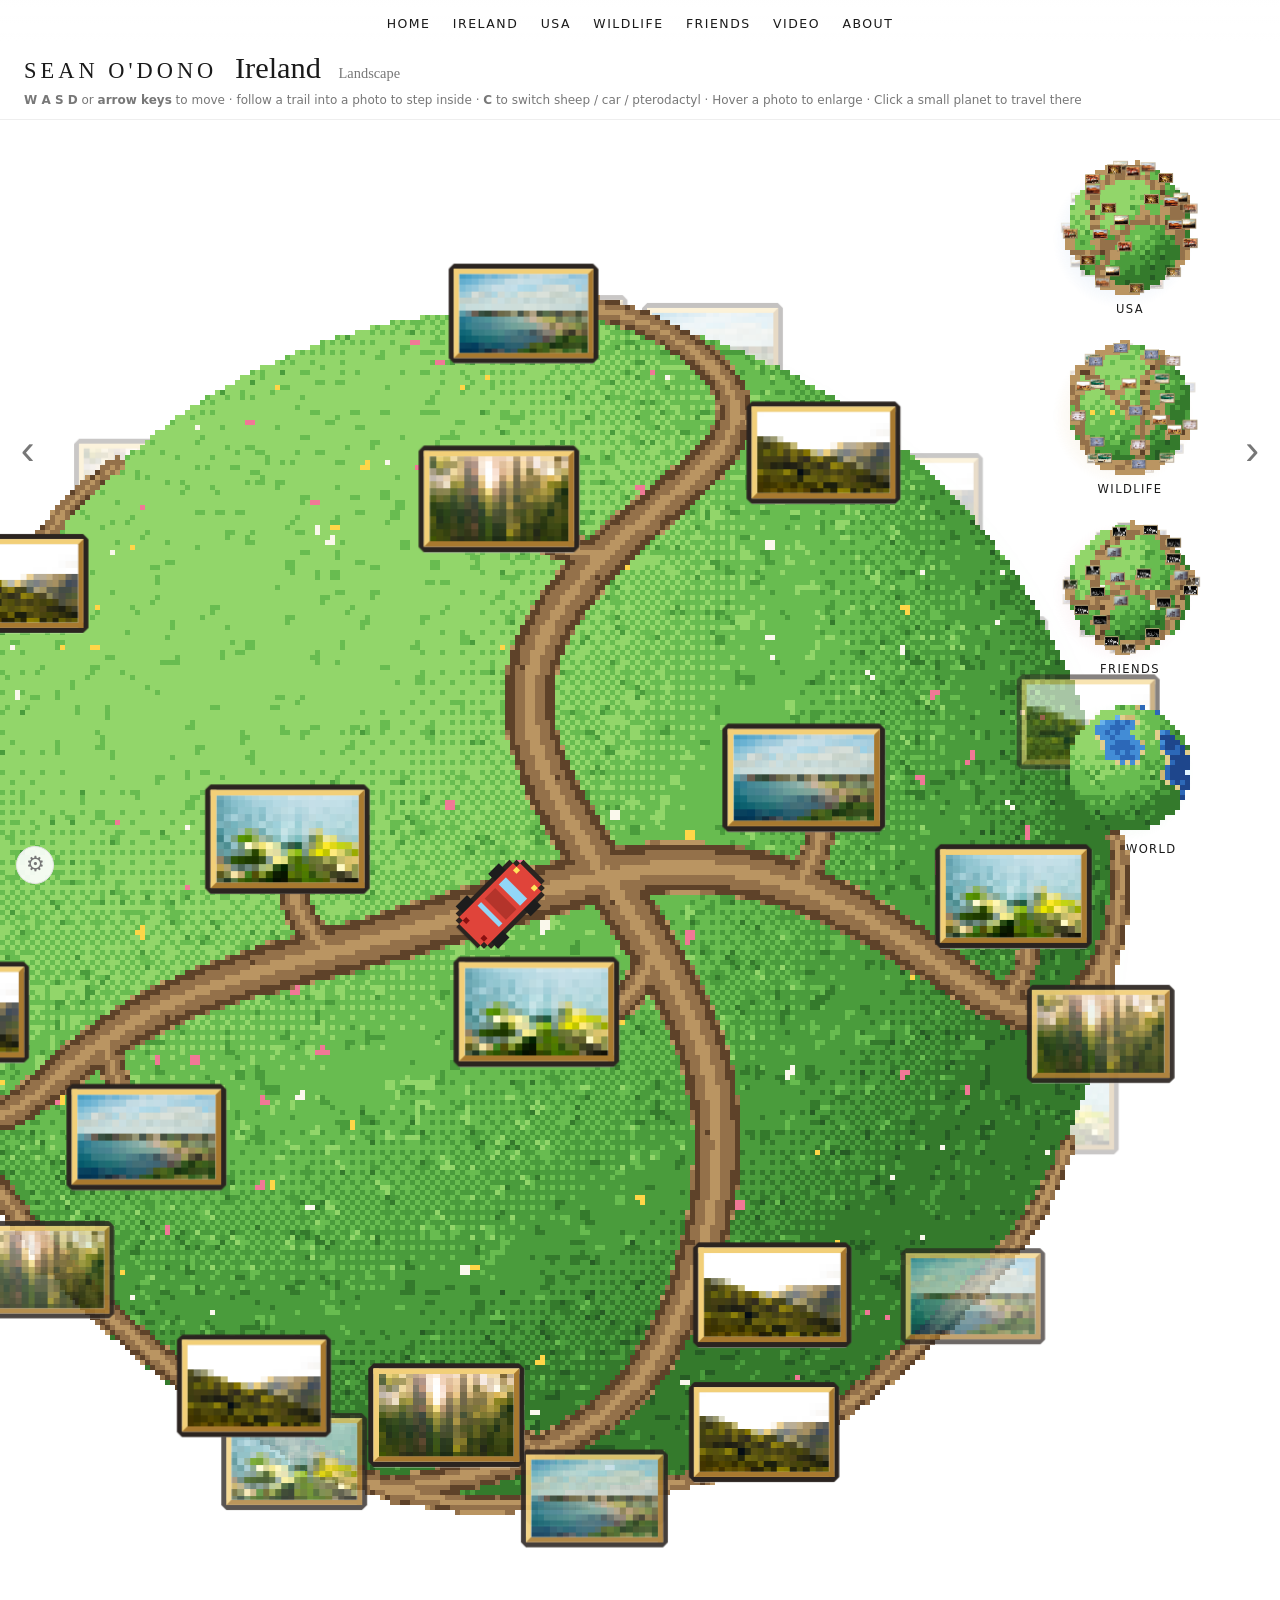
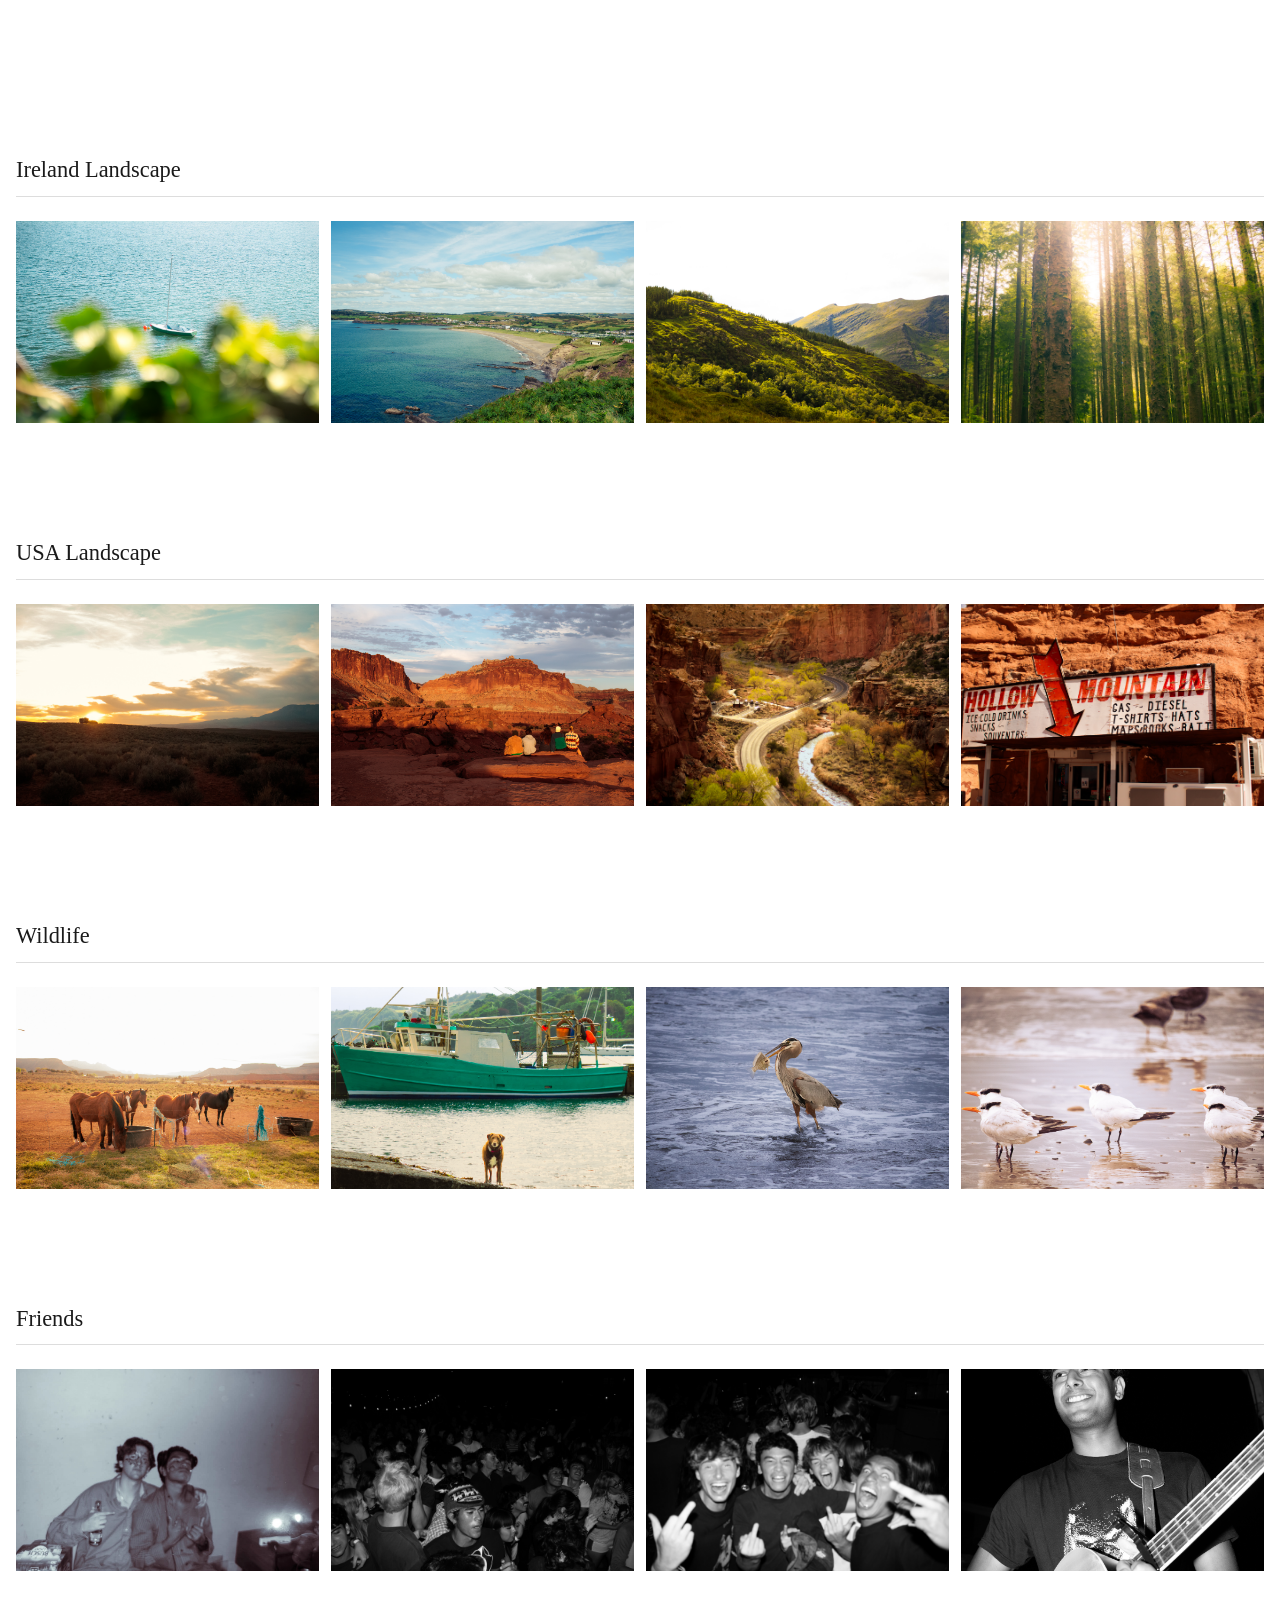
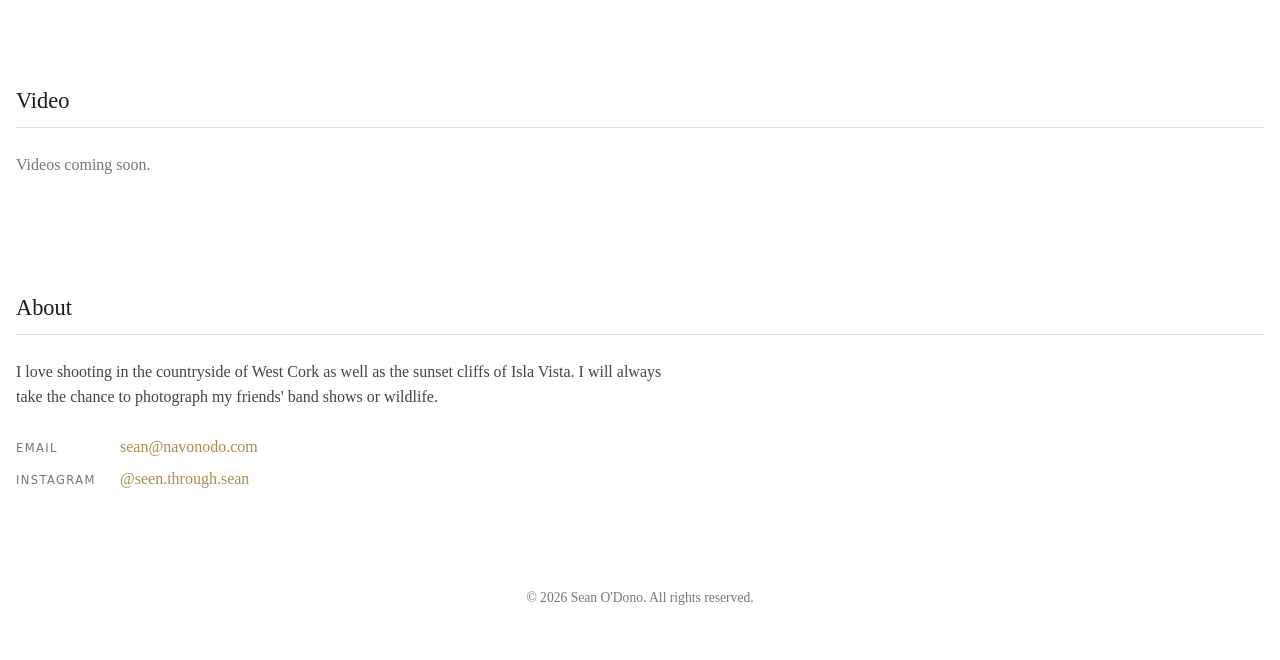
==== commit d213524e: "Change positioning to fixed and update movement hints Updated positioning of elements to fixed for b" ====
--- a/index.html
+++ b/index.html
@@ -47,11 +47,14 @@
     /* ---------- Home: planets ---------- */
     #home {
       position: relative;
-      height: 100vh;
+      height: 100vh;               /* the script makes this taller when a big planet needs the room */
       height: 100svh;
       min-height: 560px;
       overflow: hidden;
     }
+    #gear, #settings, #dpad, .arrow { transition: opacity 0.2s; }
+    body.past-planets #gear, body.past-planets #settings,
+    body.past-planets #dpad, body.past-planets .arrow { opacity: 0; pointer-events: none; }
     #stage {
       position: absolute;
       inset: 0;
@@ -162,7 +165,7 @@
 
     /* ---------- settings ---------- */
     #gear {
-      position: absolute;
+      position: fixed;
       left: 1rem; bottom: 1rem;
       width: 2.4rem; height: 2.4rem;
       border-radius: 50%;
@@ -177,7 +180,7 @@
     }
     #gear:hover { color: var(--text); transform: rotate(60deg); }
     #settings {
-      position: absolute;
+      position: fixed;
       left: 1rem; bottom: 4rem;
       width: 15rem;
       padding: 1rem;
@@ -227,7 +230,7 @@
     /* ---------- touch pad ---------- */
     #dpad {
       display: none;
-      position: absolute;
+      position: fixed;
       left: 50%; bottom: 1rem;
       transform: translateX(-50%);
       gap: 0.5rem;
@@ -374,7 +377,7 @@
     #stage { overflow: hidden; }
 
     .arrow {
-      position: absolute;
+      position: fixed;
       top: 50%;
       transform: translateY(-50%);
       background: none;
@@ -503,9 +506,9 @@
       .home-title { top: 4.4rem; padding: 0.2rem 1rem 0.45rem; }
       .hint { display: none; }
       .arrow { font-size: 2rem; padding: 0.5rem; }
-      #gear { bottom: 9.5rem; }
-      #settings { bottom: 12.5rem; }
-      #dpad { bottom: 9.3rem; }
+      #gear { bottom: 4.3rem; }
+      #settings { bottom: 7.3rem; }
+      #dpad { bottom: 1rem; }
     }
   </style>
 </head>
@@ -519,7 +522,7 @@
       <h1>Sean O'Dono</h1>
       <div id="planet-name"></div>
       <div id="planet-sub"></div>
-      <div class="hint"><b>W A S D</b> to move &middot; follow a trail into a photo to step inside &middot; <b>C</b> to switch sheep / car / pterodactyl &middot; Hover a photo to enlarge &middot; Click a small planet to travel there</div>
+      <div class="hint"><b>W A S D</b> or <b>arrow keys</b> to move &middot; follow a trail into a photo to step inside &middot; <b>C</b> to switch sheep / car / pterodactyl &middot; Hover a photo to enlarge &middot; Click a small planet to travel there</div>
     </div>
 
     <!-- the character: an 8-bit sheep or car (drawn by the script below) -->
@@ -580,7 +583,7 @@
       <canvas id="portal" width="16" height="16"></canvas>
       <div id="sceneHero"></div>
     </div>
-    <div id="sceneHint"><b>W A S D</b> to walk around &middot; walk off the photo or into the portal to leave</div>
+    <div id="sceneHint"><b>W A S D</b> or <b>arrow keys</b> to walk around &middot; walk off the photo or into the portal to leave</div>
   </div>
 
   <div id="magnifier">
@@ -1470,44 +1473,70 @@
     }
 
     // ---------- size and position of the spots ----------
+    // The planet screen grows taller when the planet needs it, so the whole planet always fits
+    // (scroll down to see the bottom of a big planet). Sizes are still based on the window.
+    const homeEl = document.getElementById("home");
     function layout() {
       const band = document.querySelector(".home-title");
-      stage.style.top = Math.ceil(band.offsetTop + band.offsetHeight) + "px";   // planets start below the title
-      const w = stage.clientWidth, h = stage.clientHeight;
-      const narrow = w < 700 || h > w * 1.1;
+      const bandBottom = Math.ceil(band.offsetTop + band.offsetHeight);
+      stage.style.top = bandBottom + "px";                      // planets start below the title
+      const w = stage.clientWidth;
+      const vh = Math.max(320, window.innerHeight - bandBottom); // the part of the planet screen you see at once
+      const narrow = w < 700 || vh > w * 1.1;
       const minis = worlds.length - 1;
+      const top = narrow ? 15 : 20, bottom = narrow ? 150 : 20;
+      baseRadius = narrow ? Math.min(w * 0.37, (vh - top - bottom) / 2.3)
+                          : Math.min((w - Math.min(300, w * 0.24)) * 0.38, (vh - top - bottom) / 2.3);
+      radius = baseRadius * settings.size * zoom;
+      persp = Math.max(2200, radius * 7);
+      // how far the planet reaches from its centre on screen, photo frames included
+      const reach = radius * persp / (persp - radius) * 1.1;
+      const H = Math.max(vh, Math.ceil(reach * 2 + top + bottom));
+      homeEl.style.height = (bandBottom + H) + "px";
+      const mainY = top + Math.max(reach, (vh - top - bottom) / 2);   // centred if it fits, otherwise fully below the title
       slots = [];
       if (!narrow) {
-        // main planet on the left, small planets in a column on the right
+        // main planet on the left, small planets in a column on the right (within the first screenful)
         const column = Math.min(300, w * 0.24);
-        const top = 20, bottom = 20;
-        baseRadius = Math.min((w - column) * 0.38, (h - top - bottom) / 2.3);
-        radius = baseRadius * settings.size * zoom;
-        const mini = Math.min(0.3 * baseRadius, (h - 60) / minis / 2.9) / radius;   // small planets keep the same size on screen
-        slots.push({ x: (w - column) / 2 - w / 2 + 30, y: top + (h - top - bottom) / 2 - h / 2, s: 1 });
+        const mini = Math.min(0.3 * baseRadius, (vh - 60) / minis / 2.9) / radius;   // small planets keep the same size on screen
+        slots.push({ x: (w - column) / 2 - w / 2 + 30, y: mainY - H / 2, s: 1 });
         for (let k = 0; k < minis; k++) {
-          slots.push({ x: w / 2 - column / 2, y: 30 + (h - 60) * (k + 0.5) / minis - h / 2 - 12, s: mini });
+          slots.push({ x: w / 2 - column / 2, y: 30 + (vh - 60) * (k + 0.5) / minis - H / 2 - 12, s: mini });
         }
       } else {
-        // phones: main planet in the middle, small planets in a row at the bottom
-        const top = 15, bottom = 150;
-        baseRadius = Math.min(w * 0.37, (h - top - bottom) / 2.3);
-        radius = baseRadius * settings.size * zoom;
+        // phones: main planet at the top, small planets in a row underneath it
         const mini = Math.min(0.3 * baseRadius, w / minis * 0.62 / 2.3) / radius;
-        slots.push({ x: 0, y: top + (h - top - bottom) / 2 - h / 2, s: 1 });
+        slots.push({ x: 0, y: mainY - H / 2, s: 1 });
         for (let k = 0; k < minis; k++) {
-          slots.push({ x: w * (k + 0.5) / minis - w / 2, y: h / 2 - 95, s: mini });
+          slots.push({ x: w * (k + 0.5) / minis - w / 2, y: H / 2 - 95, s: mini });
         }
       }
       const th = radius * PHOTO_SIZE;
       stage.style.setProperty("--th", th + "px");
       stage.style.setProperty("--tw", th * 1.5 + "px");
       stage.style.setProperty("--gw", radius * 2.4 + "px");
-      persp = Math.max(2200, radius * 7);
       stage.style.perspective = persp + "px";
       worlds.forEach(world => { world.dirty = true; sizePathCanvas(world); });
       placeHero();
       if (!transition) positionLabels();
+      updateControls();
+    }
+
+    // the gear, arrows and touch buttons stay on screen while you're on the planets, and hide below them
+    function updateControls() {
+      const homeBottom = homeEl.offsetTop + homeEl.offsetHeight;
+      document.body.classList.toggle("past-planets", window.scrollY + window.innerHeight * 0.45 > homeBottom);
+    }
+    window.addEventListener("scroll", updateControls, { passive: true });
+
+    // when you start moving, glide the page so the character is comfortably on screen
+    function showHeroOnScreen() {
+      if (scene) return;
+      const r = heroEl.getBoundingClientRect();
+      const margin = Math.min(160, window.innerHeight * 0.2);
+      if (r.top < margin || r.bottom > window.innerHeight - margin) {
+        window.scrollBy({ top: (r.top + r.height / 2) - window.innerHeight / 2, behavior: "smooth" });
+      }
     }
 
     // roll a planet so its surface slides in screen direction (ux, uy) by an angle
@@ -1874,12 +1903,18 @@
     }
 
     const typing = e => e.target.closest && e.target.closest("input, textarea, select");
+    // the arrow keys work just like W A S D
+    const MOVE_KEYS = { KeyW: "KeyW", KeyA: "KeyA", KeyS: "KeyS", KeyD: "KeyD",
+                        ArrowUp: "KeyW", ArrowLeft: "KeyA", ArrowDown: "KeyS", ArrowRight: "KeyD" };
     document.addEventListener("keydown", e => {
       if (typing(e) || e.metaKey || e.ctrlKey) return;
-      const onPlanets = scene || window.scrollY < window.innerHeight * 0.6;
-      if (["KeyW", "KeyA", "KeyS", "KeyD"].includes(e.code)) {
-        if (!onPlanets) return;
-        keys[e.code] = true;
+      if (document.getElementById("lightbox").classList.contains("open")) return;   // arrows flip photos there
+      const onPlanets = scene || !document.body.classList.contains("past-planets");
+      const k = MOVE_KEYS[e.code];
+      if (k) {
+        if (!onPlanets) return;            // further down the page, the arrow keys scroll as normal
+        if (!keys[k]) showHeroOnScreen();
+        keys[k] = true;
         e.preventDefault();
       }
       if (e.code === "KeyC" && onPlanets) {
@@ -1887,13 +1922,13 @@
       }
       if (e.code === "Escape" && scene) leaveScene();
     });
-    document.addEventListener("keyup", e => { keys[e.code] = false; });
+    document.addEventListener("keyup", e => { keys[MOVE_KEYS[e.code] || e.code] = false; });
     window.addEventListener("blur", () => { for (const k in keys) keys[k] = false; });
 
     // on-screen pad for phones and tablets
     document.querySelectorAll("#dpad [data-key]").forEach(btn => {
       const k = btn.dataset.key;
-      const on = e => { e.preventDefault(); keys[k] = true; btn.classList.add("pressed"); };
+      const on = e => { e.preventDefault(); showHeroOnScreen(); keys[k] = true; btn.classList.add("pressed"); };
       const off = () => { keys[k] = false; btn.classList.remove("pressed"); };
       btn.addEventListener("pointerdown", on);
       btn.addEventListener("pointerup", off);
@@ -1989,12 +2024,6 @@
 
     document.getElementById("prevPlanet").addEventListener("click", () => goToPlanet(focused - 1));
     document.getElementById("nextPlanet").addEventListener("click", () => goToPlanet(focused + 1));
-    document.addEventListener("keydown", e => {
-      if (document.getElementById("lightbox").classList.contains("open") || scene) return;
-      if (window.scrollY > window.innerHeight / 2) return;
-      if (e.key === "ArrowLeft") goToPlanet(focused - 1);
-      if (e.key === "ArrowRight") goToPlanet(focused + 1);
-    });
 
     // which small planet (if any) is under a point on the screen
     function miniAt(clientX, clientY) {
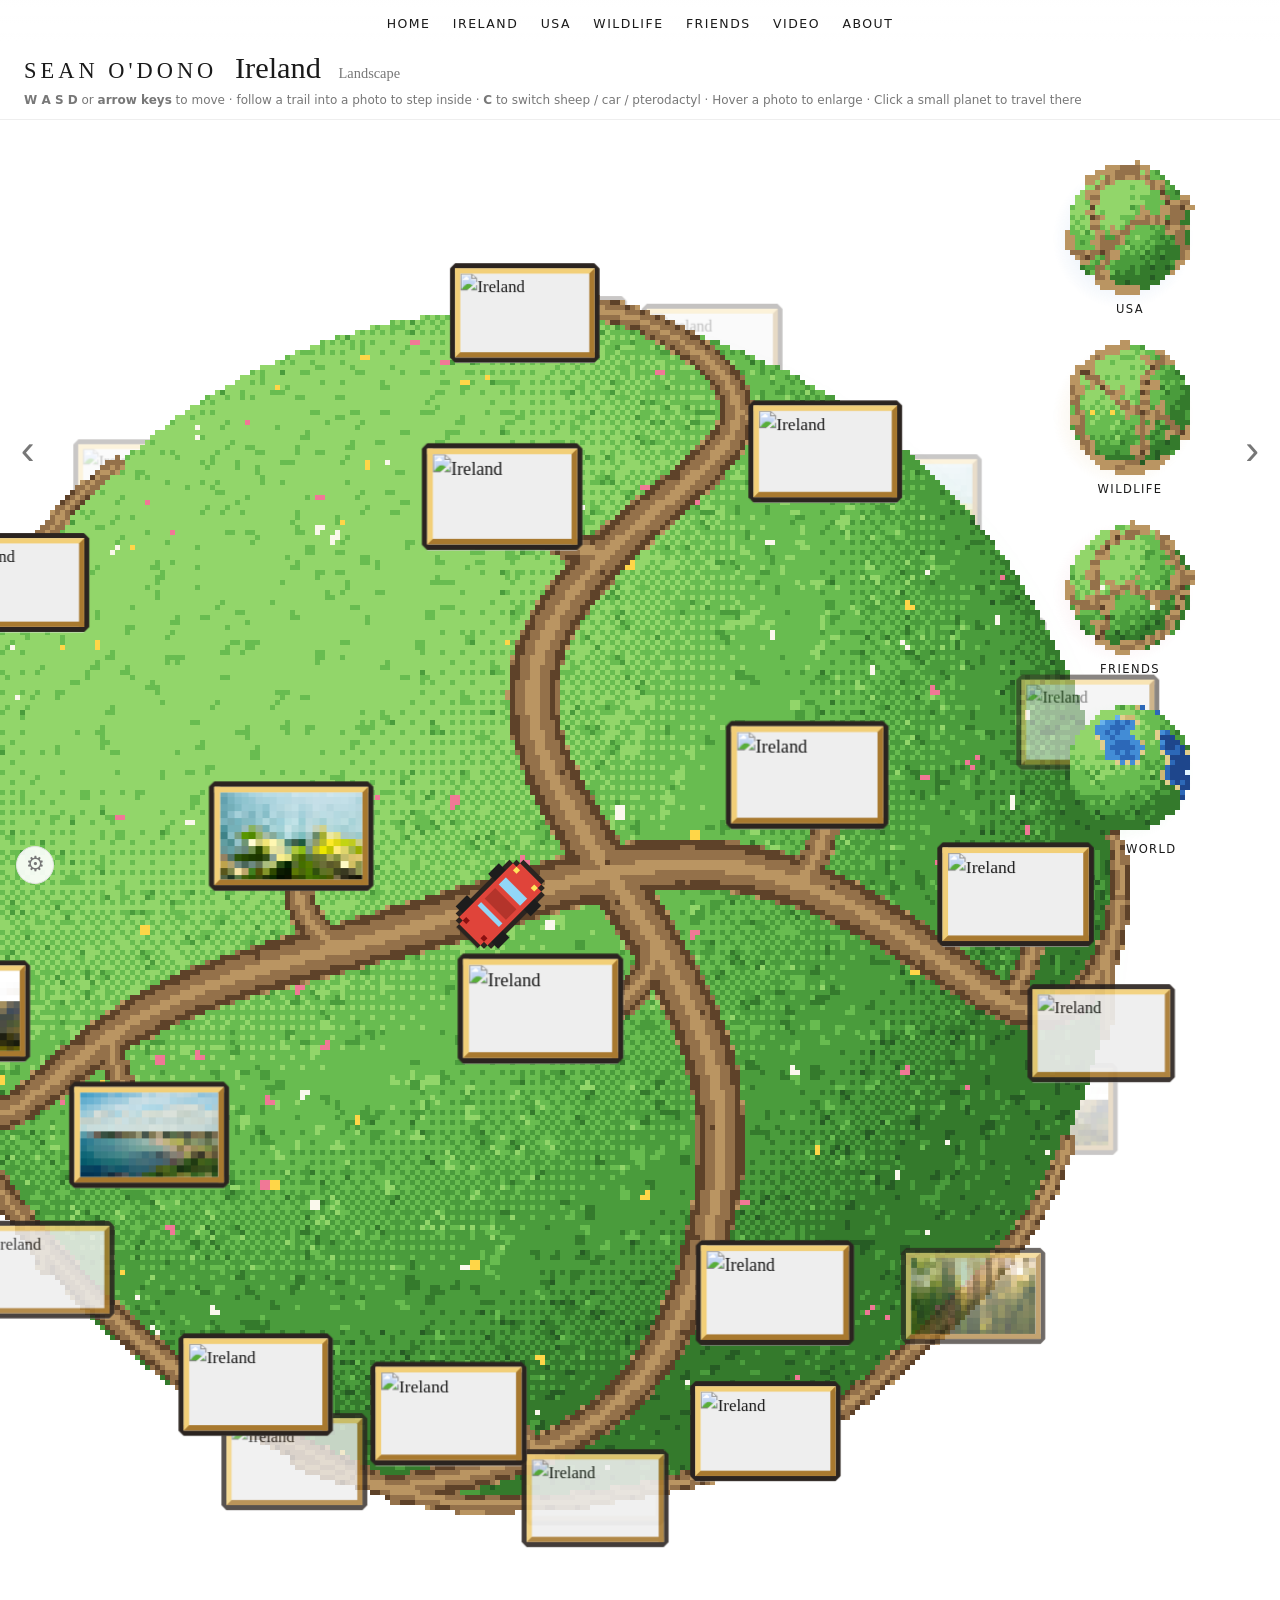
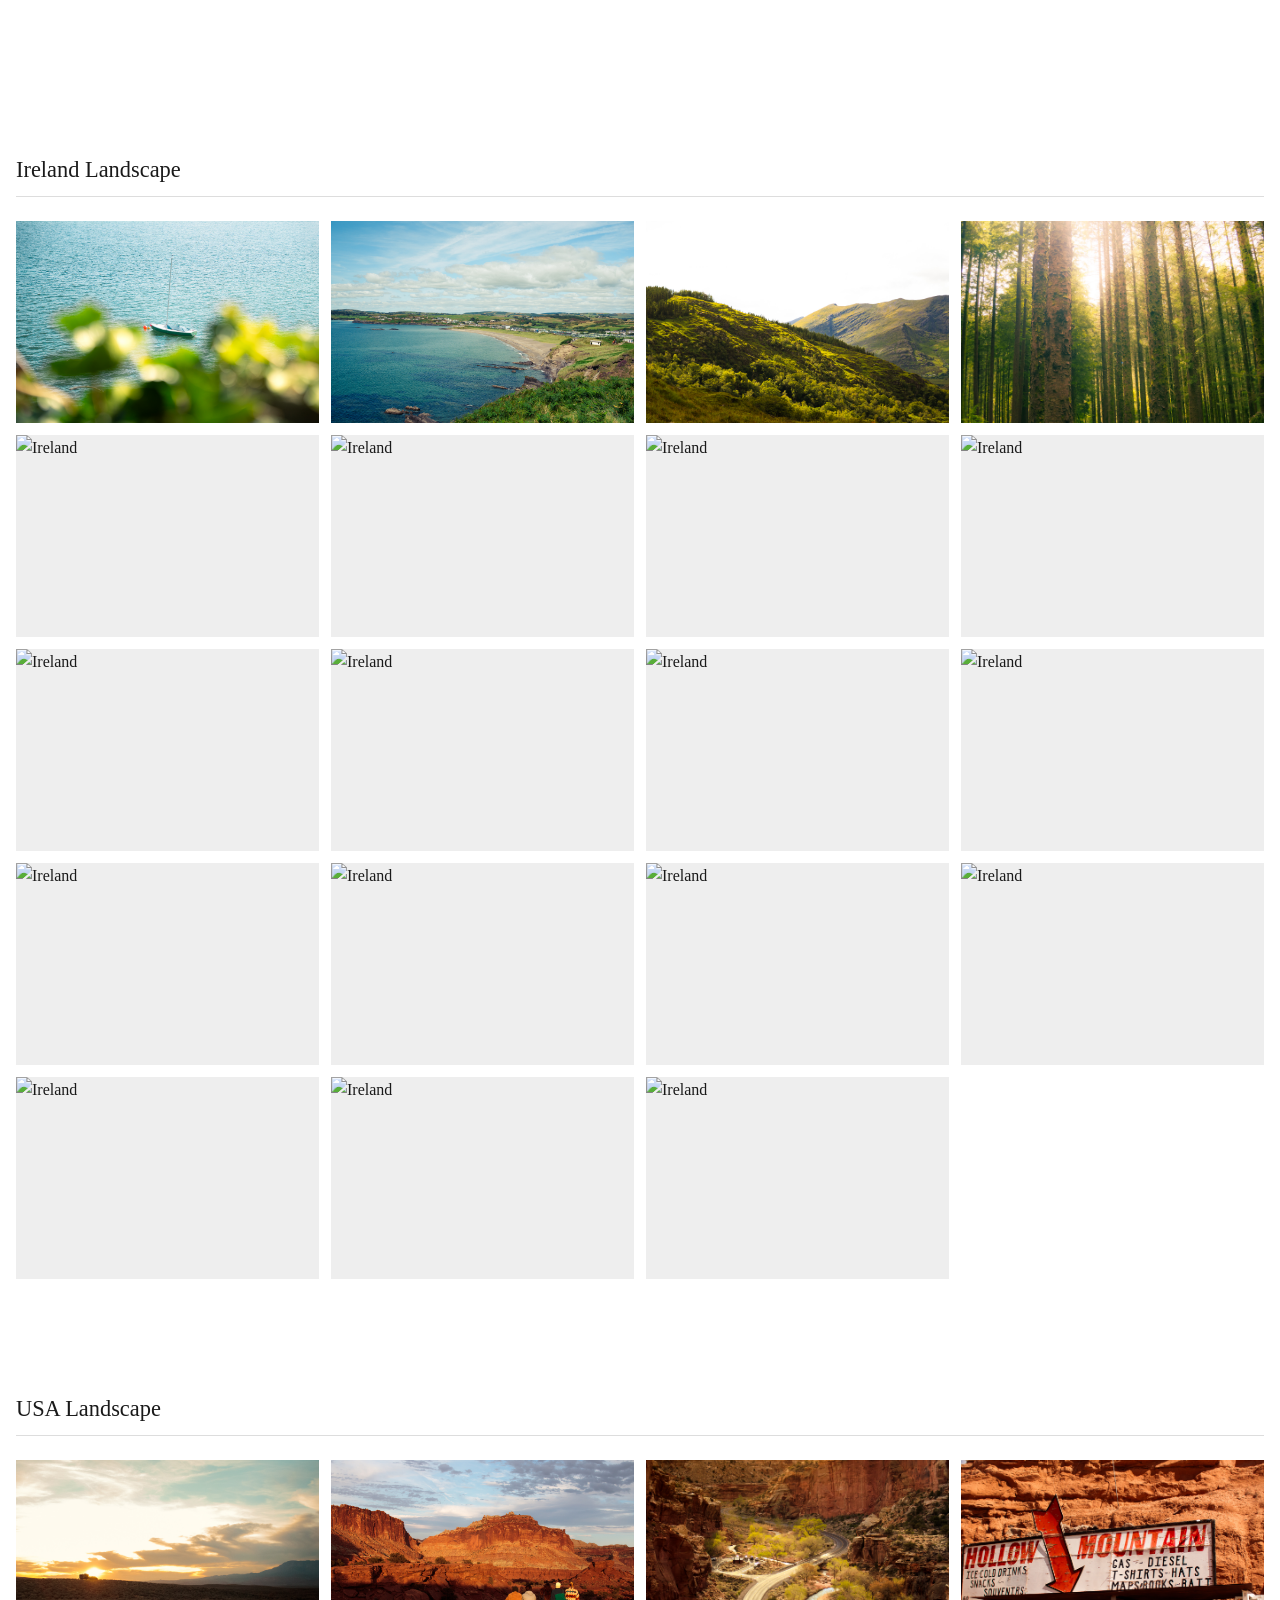
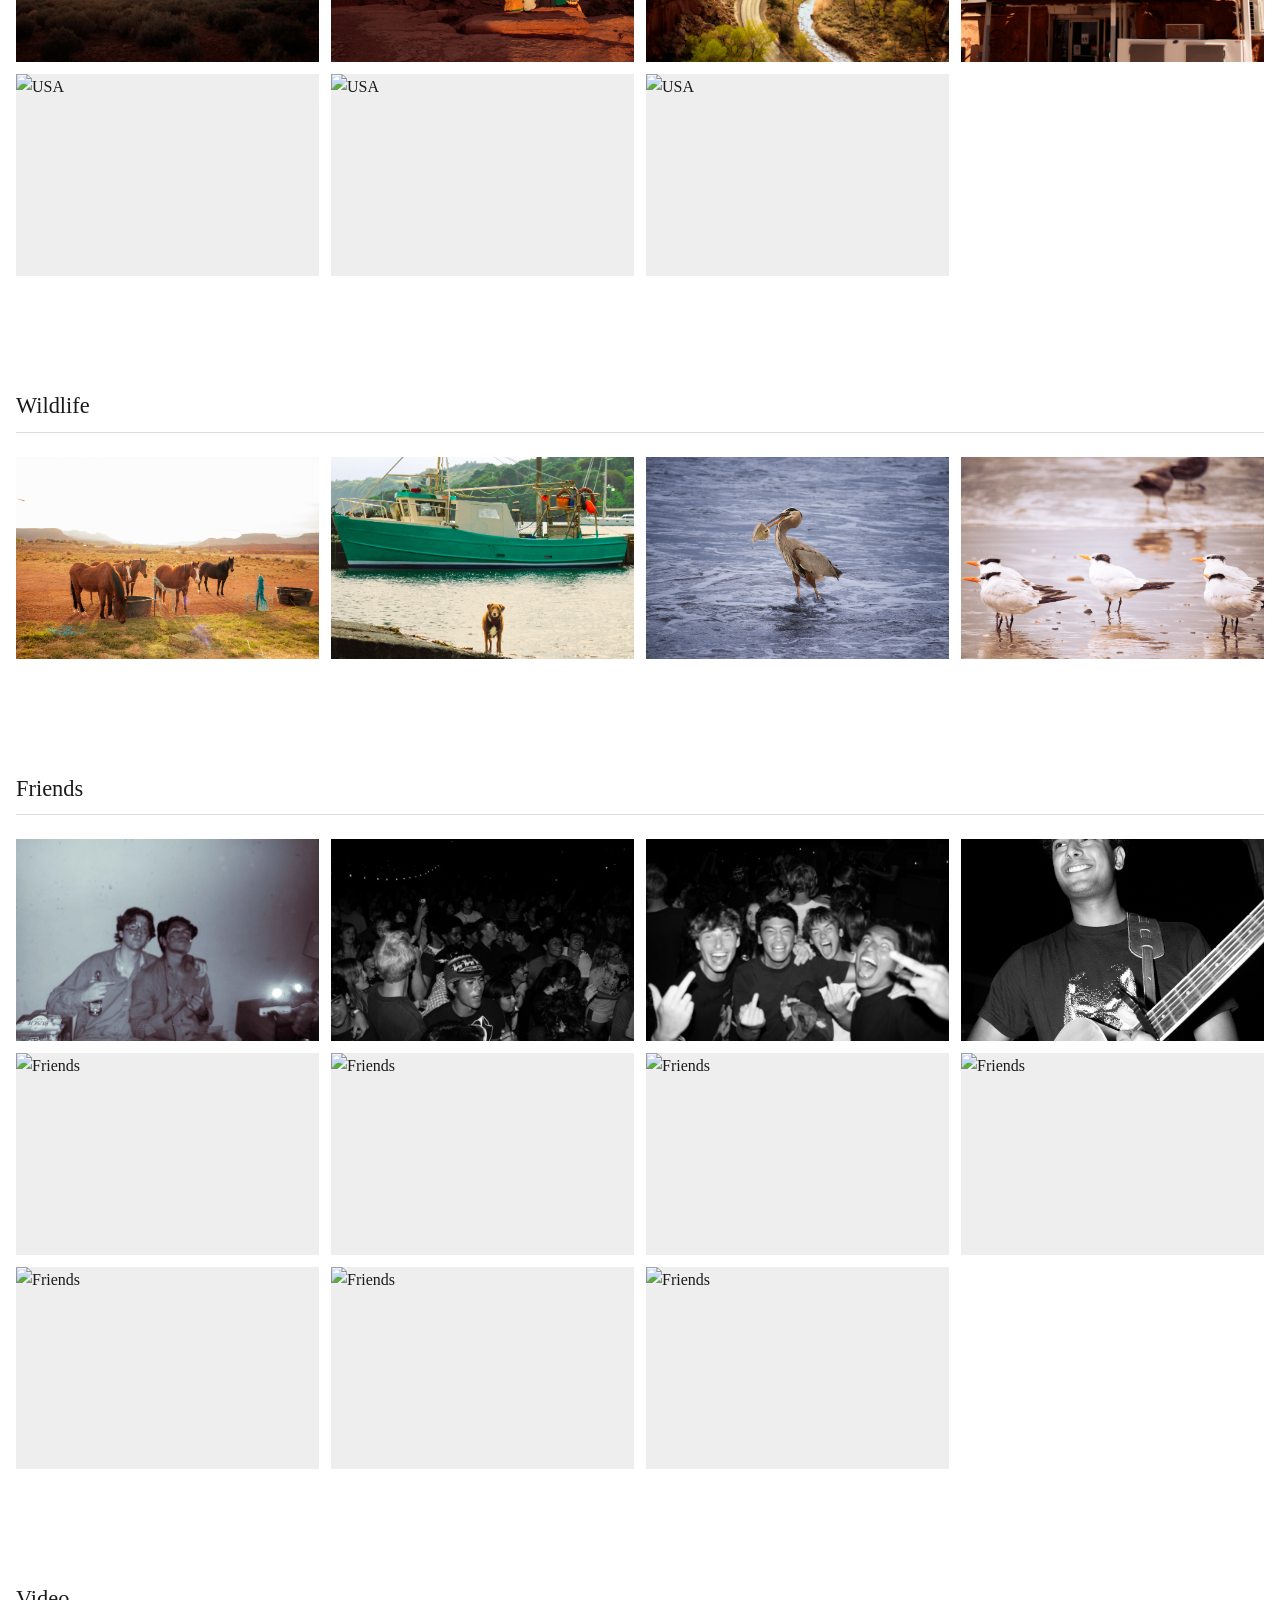
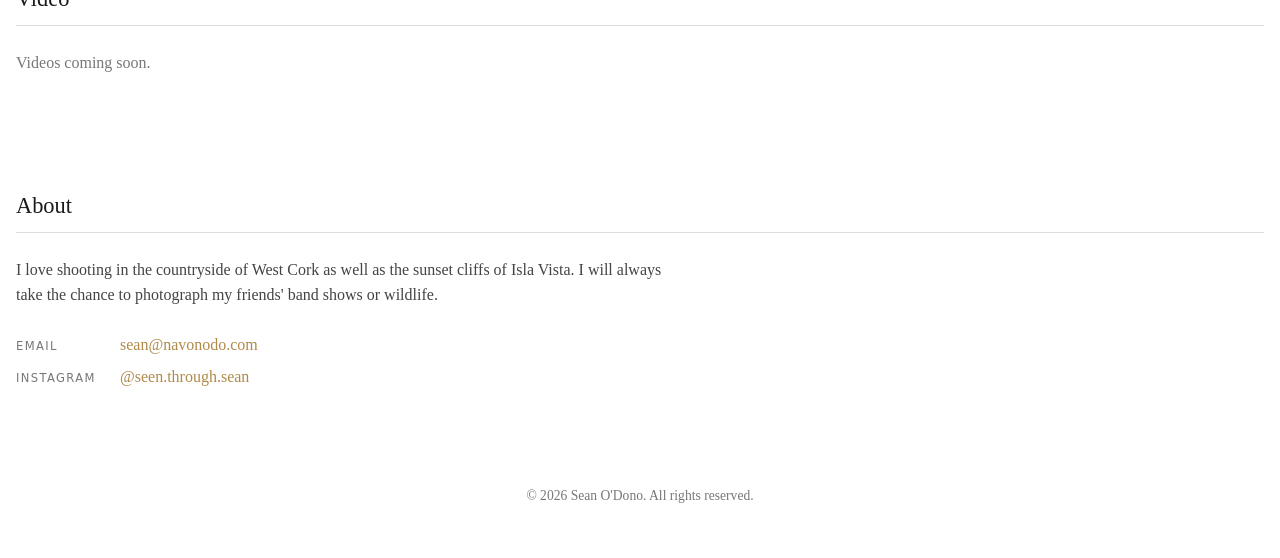
==== commit 00693d64: "Add new images and update loading functions Added additional images for Ireland, USA, and friends ga" ====
--- a/index.html
+++ b/index.html
@@ -305,6 +305,7 @@
     .tile.pixel img { display: none; }
     .tile.back, .tile.empty, .tile.inactive { pointer-events: none; }
     .tile.empty { background: #bdbdbd; }
+    .tile.offstage { display: none; }
     .tile:not(.back):not(.inactive):hover img, .tile:not(.back):not(.inactive):hover canvas { filter: brightness(1.08); }
     /* progress bar that fills while hovering */
     .tile::after {
@@ -634,6 +635,21 @@
           { file: "images/ireland2.jpg", caption: "" },
           { file: "images/ireland3.jpg", caption: "" },
           { file: "images/ireland4.jpg", caption: "" },
+          { file: "images/ireland5.jpg", caption: "" },
+          { file: "images/ireland6.jpg", caption: "" },
+          { file: "images/ireland7.jpg", caption: "" },
+          { file: "images/ireland8.jpg", caption: "" },
+          { file: "images/ireland9.jpg", caption: "" },
+          { file: "images/ireland10.jpg", caption: "" },
+          { file: "images/ireland11.jpg", caption: "" },
+          { file: "images/ireland12.jpg", caption: "" },
+          { file: "images/ireland13.jpg", caption: "" },
+          { file: "images/ireland14.jpg", caption: "" },
+          { file: "images/ireland15.jpg", caption: "" },
+          { file: "images/ireland16.jpg", caption: "" },
+          { file: "images/ireland17.jpg", caption: "" },
+          { file: "images/ireland18.jpg", caption: "" },
+          { file: "images/ireland19.jpg", caption: "" },
         ]
       },
       {
@@ -643,6 +659,9 @@
           { file: "images/USA2.jpg", caption: "" },
           { file: "images/USA3.jpg", caption: "" },
           { file: "images/USA4.jpg", caption: "" },
+          { file: "images/USA5.jpg", caption: "" },
+          { file: "images/USA6.jpg", caption: "" },
+          { file: "images/USA7.jpg", caption: "" },
         ]
       },
       {
@@ -661,6 +680,13 @@
           { file: "images/friends2.jpg", caption: "" },
           { file: "images/friends3.jpg", caption: "" },
           { file: "images/friends4.jpg", caption: "" },
+          { file: "images/friends5.jpg", caption: "" },
+          { file: "images/friends6.jpg", caption: "" },
+          { file: "images/friends7.jpg", caption: "" },
+          { file: "images/friends8.jpg", caption: "" },
+          { file: "images/friends9.jpg", caption: "" },
+          { file: "images/friends10.jpg", caption: "" },
+          { file: "images/friends11.jpg", caption: "" },
         ]
       },
       {
@@ -821,6 +847,27 @@
       tile.el.classList.add("pixel");
     }
     function pixelateAll() { pixelTiles.forEach(pixelateTile); }
+
+    // ---------- loading photos: the planet you're on first, then the others quietly in the background ----------
+    const planetLoads = new Map();
+    function loadPlanet(world) {
+      if (planetLoads.has(world)) return planetLoads.get(world);
+      const files = [...new Set(world.data.photos.map(p => p.file))];
+      const done = Promise.all(files.map(f => sourceFor(f).ready));
+      for (const t of world.tiles) {
+        if (!t.photo) continue;
+        sourceFor(t.photo.file).ready.then(() => {
+          if (!t.img.getAttribute("src")) t.img.src = t.photo.file;   // already downloaded, so this is instant
+          pixelateTile(t);
+        });
+      }
+      planetLoads.set(world, done);
+      return done;
+    }
+    async function loadAllPlanets() {
+      await loadPlanet(worlds[focused]);
+      for (const w of worlds) await loadPlanet(w);       // one planet at a time, so they don't compete
+    }
 
     // ---------- trails and photos ----------
     // A few winding main trails loop around the planet. Photos sit beside the trails, alternating
@@ -983,8 +1030,7 @@
         const tile = { el, img: null, p, photo: null, world, lag: 0 };
         if (photos.length) {
           const photo = photos[i % photos.length];
-          const img = new Image();
-          img.src = photo.file;
+          const img = new Image();               // its photo is filled in when this planet's turn to load comes
           img.alt = photo.caption || world.data.name;
           img.draggable = false;
           el.appendChild(img);
@@ -996,7 +1042,6 @@
           tile.photo = photo;
           attachHover(tile);
           pixelTiles.push(tile);
-          sourceFor(photo.file).ready.then(() => pixelateTile(tile));
         } else {
           el.classList.add("empty");
         }
@@ -1006,11 +1051,11 @@
     }
 
     // put one photo at a point in 3D (pixels from the middle of the screen)
-    function place(t, x, y, z, s, facing, boost = 0) {
+    function place(t, x, y, z, s, facing, boost = 0, alpha = 1) {
       t.el.style.transform = `translate3d(${x}px,${y}px,${z}px) scale(${s})`;
       t.el.style.zIndex = Math.round(z + 20000 + boost);
       // photos facing you are solid; only ones turning away toward the edge fade out
-      t.el.style.opacity = facing > 0 ? Math.min(1, 0.55 + facing * 1.6) : 0.1 + 0.2 * (1 + facing);
+      t.el.style.opacity = alpha * (facing > 0 ? Math.min(1, 0.55 + facing * 1.6) : 0.1 + 0.2 * (1 + facing));
       const isBack = facing < 0.1;
       if (isBack !== t.el.classList.contains("back")) {
         t.el.classList.toggle("back", isBack);
@@ -1024,12 +1069,21 @@
     }
 
     // a planet sitting still in its spot
+    function setOffstage(world, off) {
+      if (world.offstage === off) return;
+      world.offstage = off;
+      world.tiles.forEach(t => t.el.classList.toggle("offstage", off));
+    }
     function drawResting(world) {
       const { x, y, s } = slots[world.slot];
       const boost = world.slot === 0 ? 0 : 30000;     // small planets always sit on top of a huge main planet
-      for (const t of world.tiles) {
-        const c = mulMV(world.rot, t.p);
-        place(t, x + c[0]*radius*s, y + c[1]*radius*s, c[2]*radius*s, s, c[2], boost);
+      // the small planets on the side are just previews: the planet and its trails, no photos
+      setOffstage(world, world.slot !== 0);
+      if (world.slot === 0) {
+        for (const t of world.tiles) {
+          const c = mulMV(world.rot, t.p);
+          place(t, x + c[0]*radius*s, y + c[1]*radius*s, c[2]*radius*s, s, c[2], boost);
+        }
       }
       world.canvas.style.zIndex = 20000 + boost;
       placeGlow(world, x, y, 0, s);
@@ -1297,14 +1351,14 @@
       return out;
     }
 
-    function drawTravel(world, S, E, side, T) {
+    function drawTravel(world, S, E, side, T, photoAlpha = 1) {
       const g = 0.5 - 0.5 * Math.cos(Math.PI * T);      // gentle start and finish, no pause in the middle
       const ringness = Math.sqrt(Math.sin(Math.PI * g)); // 0 = sphere, 1 = tube
       const tube = radius * TUBE_SIZE;
       const out = [0, 0, 0, 0, 0];
       for (const t of world.tiles) {
         travelPos(mulMV(world.rot, t.p), t.lag, S, E, side, g, ringness, tube, out);
-        place(t, out[0], out[1], out[2], out[3], out[4]);
+        place(t, out[0], out[1], out[2], out[3], out[4], 0, photoAlpha);
       }
       const P = arcPoint(S, E, g, side);
       placeGlow(world, P[0], P[1], P[2], lerp(S.s, E.s, g), 1 - ringness);
@@ -1390,6 +1444,7 @@
 
       const from = worlds[focused], to = worlds[i];
       const mainSpot = from.slot, otherSpot = to.slot;
+      loadPlanet(to);                      // jump the queue if its photos aren't downloaded yet
 
       const S1 = slots[mainSpot], E1 = slots[otherSpot];
       const animate = !reduceMotion;
@@ -1410,6 +1465,8 @@
         capturePixels(to, E1, S1);
         travelCanvas.width = stage.clientWidth;
         travelCanvas.height = stage.clientHeight;
+        setOffstage(from, false);
+        setOffstage(to, false);
         transition = { from, to, S1, E1, start: performance.now() };
         worlds.forEach(w => w.label.classList.add("hidden"));
         from.pathAlpha = to.pathAlpha = 0;
@@ -1425,8 +1482,10 @@
       const { from, to, S1, E1, start } = transition;
       const T = clamp01((now - start) / TRANSITION_TIME);
       travelCtx.clearRect(0, 0, travelCanvas.width, travelCanvas.height);
-      drawTravel(from, S1, E1, -1, T);   // leaving: dives into the screen
-      drawTravel(to, E1, S1, +1, T);     // arriving: comes out of the screen toward you
+      // photos fade out as a planet heads to the side, and fade in on the planet that's arriving
+      const smooth = x => x * x * (3 - 2 * x);
+      drawTravel(from, S1, E1, -1, T, 1 - smooth(clamp01((T - 0.65) / 0.35)));   // leaving: dives into the screen
+      drawTravel(to, E1, S1, +1, T, smooth(clamp01(T / 0.35)));                   // arriving: comes out toward you
       if (T >= 1) {
         transition = null;
         from.dirty = to.dirty = true;
@@ -1492,7 +1551,11 @@
       // how far the planet reaches from its centre on screen, photo frames included
       const reach = radius * persp / (persp - radius) * 1.1;
       const H = Math.max(vh, Math.ceil(reach * 2 + top + bottom));
+      const wasOnPlanets = !document.body.classList.contains("past-planets");
       homeEl.style.height = (bandBottom + H) + "px";
+      // if the planet screen just got shorter while you were on it, don't leave you stranded below it
+      const lowest = homeEl.offsetTop + homeEl.offsetHeight - window.innerHeight;
+      if (wasOnPlanets && window.scrollY > lowest) window.scrollTo({ top: Math.max(0, lowest), behavior: "instant" });
       const mainY = top + Math.max(reach, (vh - top - bottom) / 2);   // centred if it fits, otherwise fully below the title
       slots = [];
       if (!narrow) {
@@ -2172,6 +2235,7 @@
     updateLabels();
     window.addEventListener("resize", layout);
     requestAnimationFrame(tick);
+    loadAllPlanets();
 
     // ---------- galleries (one section per planet) ----------
     const allPhotos = [];
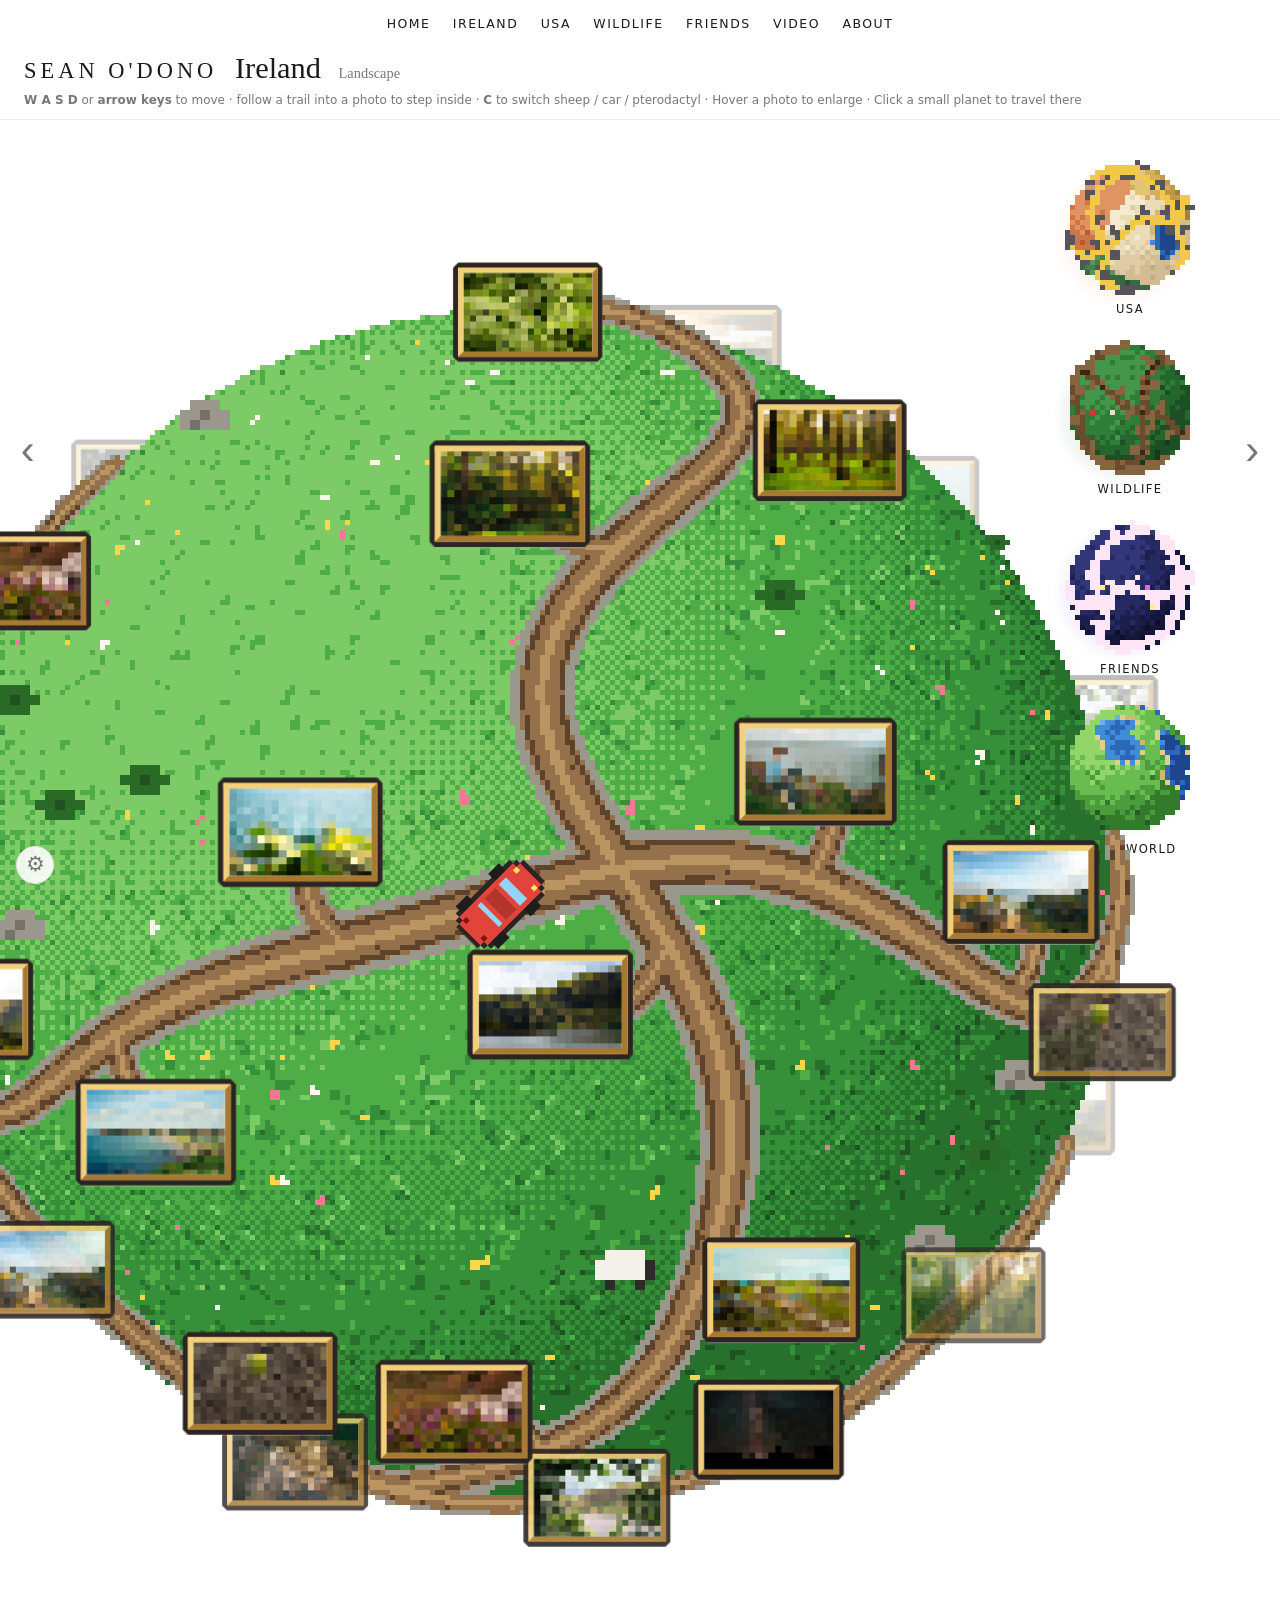
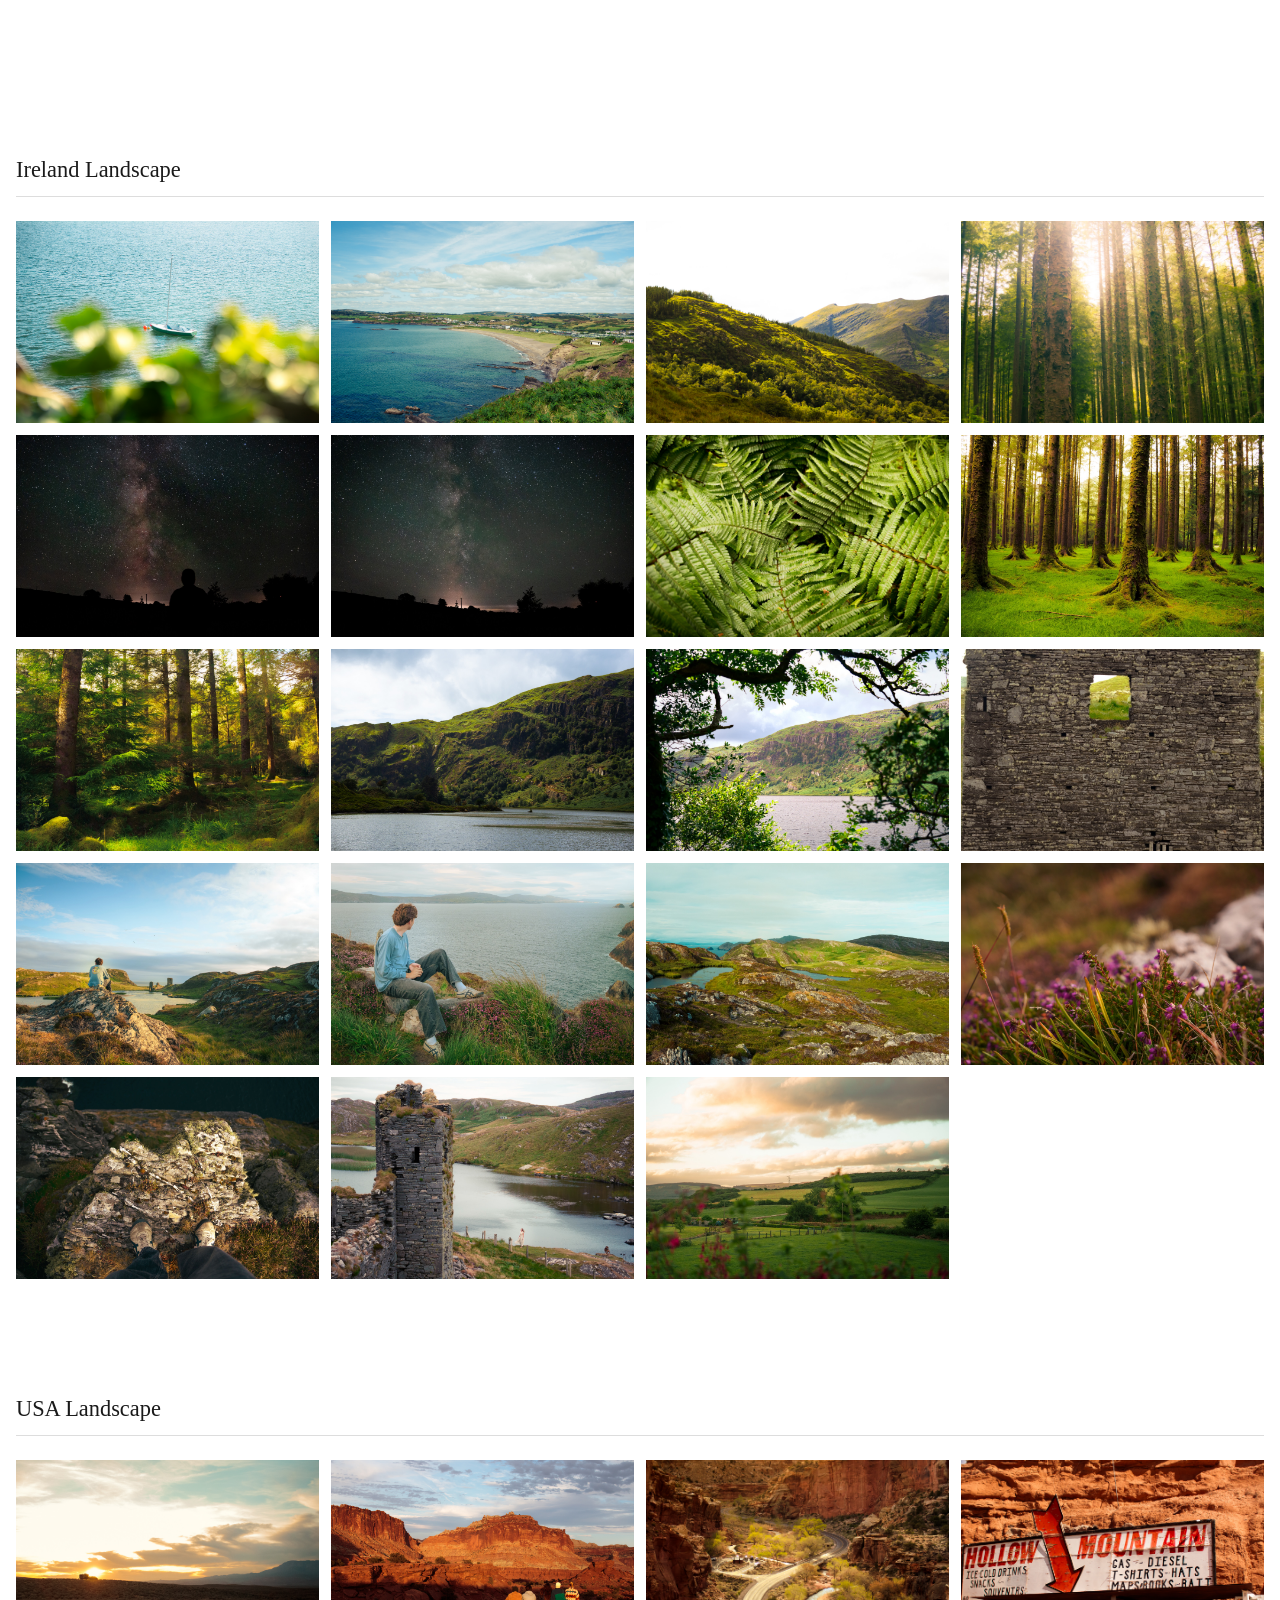
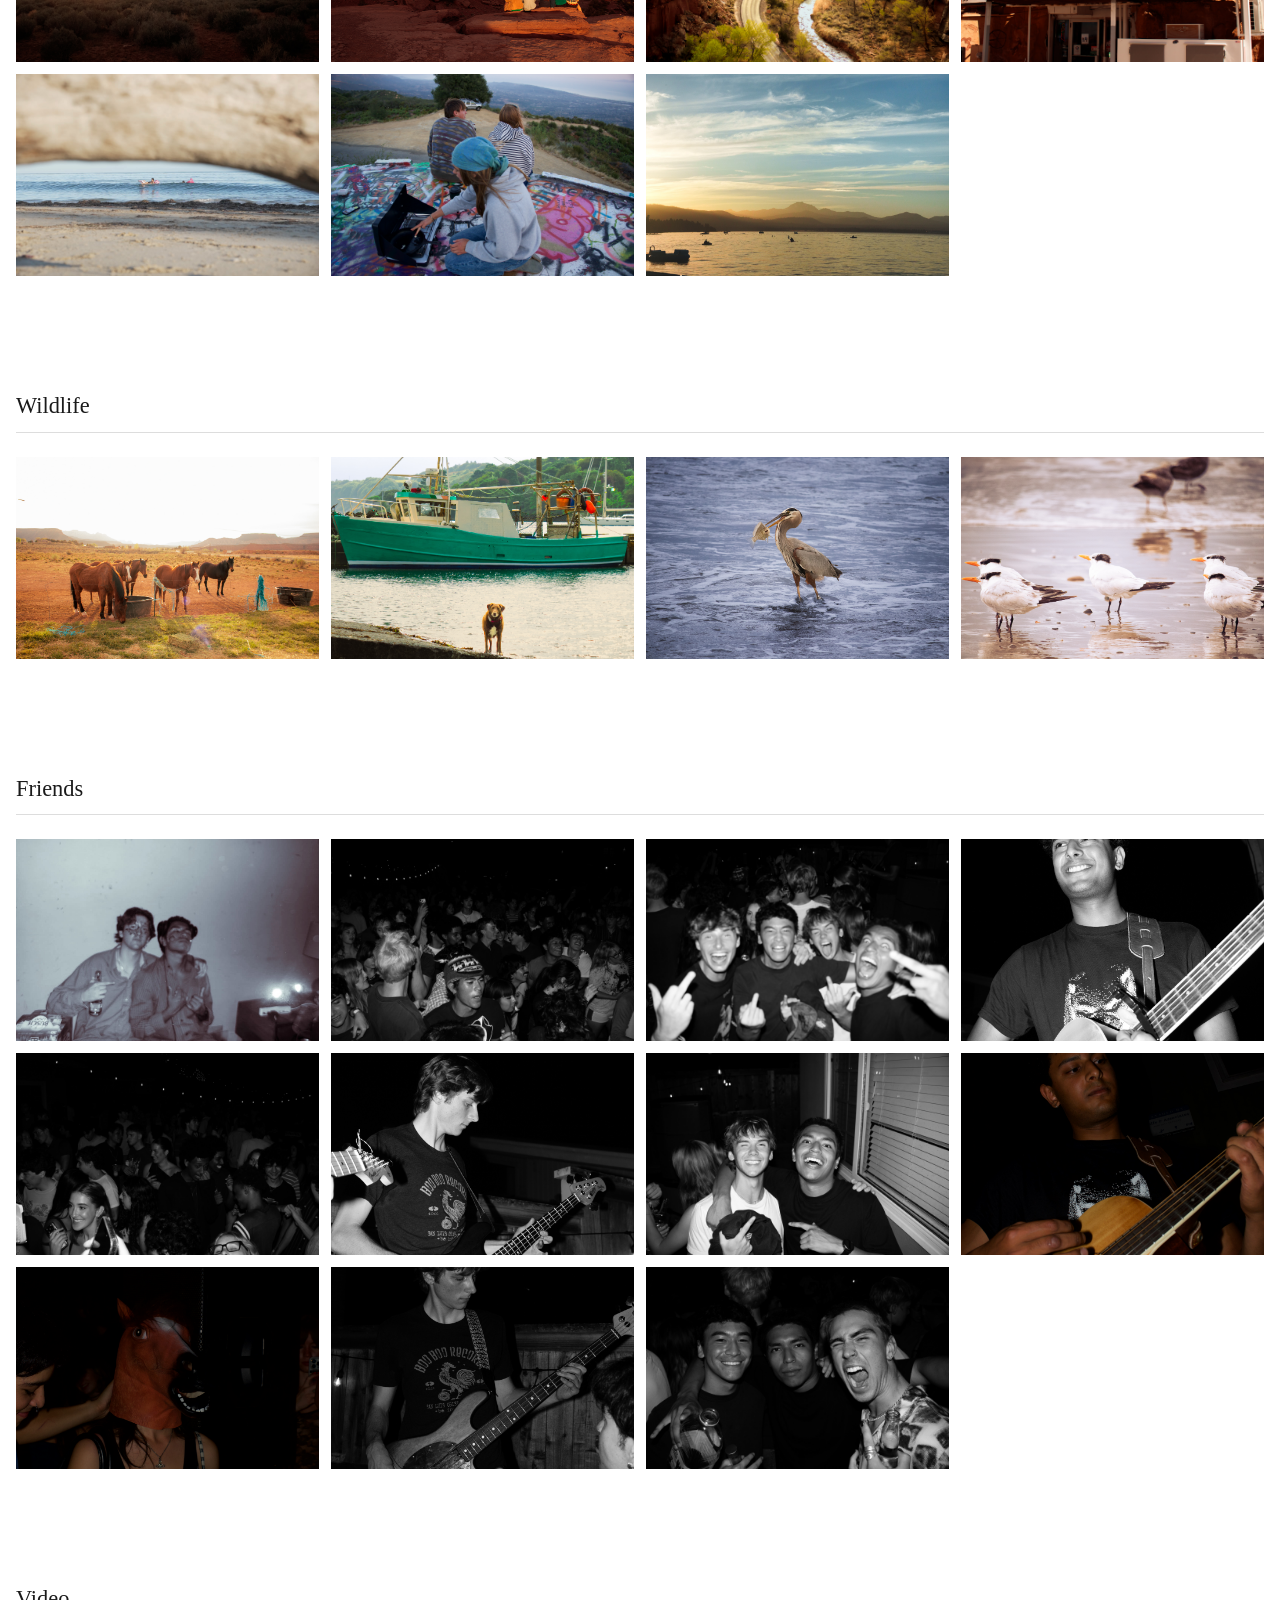
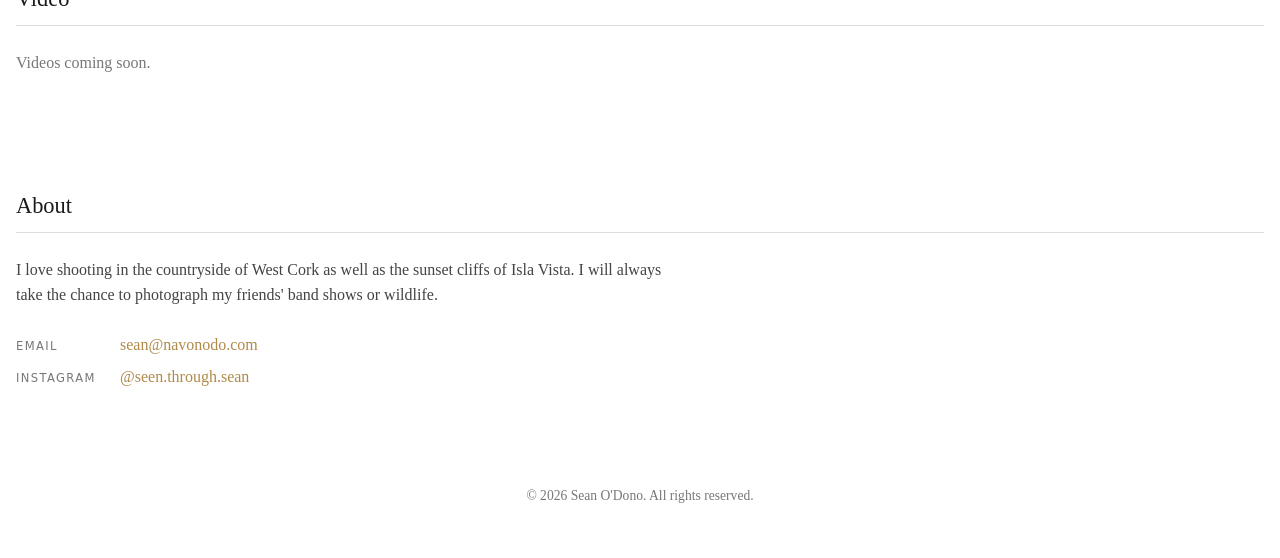
==== commit a1638c2c: "Refactor planet properties and themes in index.html" ====
--- a/index.html
+++ b/index.html
@@ -552,7 +552,7 @@
         <span class="set-label">Planet</span>
         <div class="seg">
           <button data-ground="clear">Clear</button>
-          <button data-ground="grass">Grass</button>
+          <button data-ground="grass">Solid</button>
         </div>
       </div>
       <label class="set-row">
@@ -626,10 +626,11 @@
     //     { file: "images/myphoto.jpg", caption: "" },
     //  A planet with no photos shows as a blank gray planet.
     //  "color" is the soft glow behind the planet.
+    //  "theme" sets the look: "meadow", "ireland", "usa" (several biomes), "forest" or "night".
     // ============================================================
     const planets = [
       {
-        id: "ireland", name: "Ireland", subtitle: "Landscape", color: "#7fbf7f",
+        id: "ireland", name: "Ireland", subtitle: "Landscape", color: "#58b64c", theme: "ireland",
         photos: [
           { file: "images/ireland1.jpg", caption: "" },
           { file: "images/ireland2.jpg", caption: "" },
@@ -653,7 +654,7 @@
         ]
       },
       {
-        id: "usa", name: "USA", subtitle: "Landscape", color: "#7fa8d9",
+        id: "usa", name: "USA", subtitle: "Landscape", color: "#e8a160", theme: "usa",
         photos: [
           { file: "images/USA1.jpg", caption: "" },
           { file: "images/USA2.jpg", caption: "" },
@@ -665,7 +666,7 @@
         ]
       },
       {
-        id: "wildlife", name: "Wildlife", subtitle: "", color: "#d9b26f",
+        id: "wildlife", name: "Wildlife", subtitle: "", color: "#3f8a4a", theme: "forest",
         photos: [
           { file: "images/wild1.jpg", caption: "" },
           { file: "images/wild2.jpg", caption: "" },
@@ -674,7 +675,7 @@
         ]
       },
       {
-        id: "friends", name: "Friends", subtitle: "", color: "#e09aa8",
+        id: "friends", name: "Friends", subtitle: "", color: "#8a5cf0", theme: "night",
         photos: [
           { file: "images/friends1.jpg", caption: "" },
           { file: "images/friends2.jpg", caption: "" },
@@ -691,7 +692,7 @@
       },
       {
         // an open world with no photos and no trails: roam anywhere, but sheep and cars can't swim
-        id: "open", name: "Open World", subtitle: "Roam anywhere", color: "#8fd18f",
+        id: "open", name: "Open World", subtitle: "Roam anywhere", color: "#8fd18f", theme: "meadow",
         open: true, lakes: 9,                      // how many lakes
         photos: []
       },
@@ -715,15 +716,15 @@
     const PHOTO_GAP = 0.42;         // distance between photos along a trail (bigger = more spread out, fewer photos)
     const PHOTO_SIZE = 0.16;        // size of each photo, compared to the planet
     const PATH_WIDTH = 0.05;        // width of the main trails, compared to the planet
-    const TRAIL_LOOSENESS = 3;      // how far the sheep / car can stray from a trail, in trail widths
-                                    // (1 = right on the trail, 3 = loose, 6 = very loose, 100 = go anywhere)
+    const TRAIL_LOOSENESS = 100;    // how far the sheep / car can stray from a trail, in trail widths
+                                    // (100 = go anywhere, 6 = very loose, 3 = loose, 1 = right on the trail)
 
     // Starting values. Visitors can change these with the gear button on the page.
     const CHARACTER = "car";        // "sheep", "car" or "ptero" (pterodactyl)
     const PLANET_SIZE = 1.85;       // size of the main planet (1.2 = 20% bigger, up to 10)
     const SPEED = 1;                // how fast the character moves (2 = twice as fast, up to 10)
     const PHOTO_PIXELS = 20;        // how many pixels wide each photo is on the planet (0 = full quality, no pixels)
-    const GROUND = "grass";         // "grass" (solid 8-bit grassy planet) or "clear" (see-through planet)
+    const GROUND = "grass";         // "grass" (solid 8-bit ground, themed per planet) or "clear" (see-through planet)
     const CHARACTER_SIZE = 0.85;    // size of the sheep / car / pterodactyl (2 = twice as big)
     const FLYING_ZOOM = 0.8;        // the world shrinks to this size while you fly the pterodactyl (1 = no change)
 
@@ -953,6 +954,190 @@
       return photos;
     }
 
+    // ================= planet themes =================
+    // Each planet in the list at the top picks a theme with  theme: "..."  (meadow, ireland, usa, forest, night).
+    // A theme sets the ground colours, the trail style and the little 8-bit decorations.
+    const rgbOf = h => [parseInt(h.slice(1, 3), 16), parseInt(h.slice(3, 5), 16), parseInt(h.slice(5, 7), 16)];
+    const pal = list => list.map(rgbOf);
+    const GRASS = [[38, 92, 36], [52, 122, 44], [74, 156, 60], [104, 188, 80], [146, 214, 106]];   // dark to light
+    const FLOWERS = [[250, 248, 236], [255, 214, 72], [240, 120, 150]];
+
+    // trail styles: each layer is [width, colour, dashed?], drawn widest first
+    const TRAIL_STYLES = {
+      dirt:   { layers: [[1.5, "#5e4229"], [1.0, "#94714a"], [0.35, "#ba9562"]], pebbles: true },
+      forest: { layers: [[1.5, "#3a2817"], [1.0, "#6a4b2d"], [0.35, "#86643f"]], pebbles: true },
+      stone:  { layers: [[1.9, "#9a978c"], [1.3, "#5e4229"], [0.95, "#94714a"], [0.3, "#ba9562"]], pebbles: true },  // dry-stone walls along the edges
+      road:   { layers: [[1.55, "#2c2c30"], [1.2, "#55555b"], [0.17, "#f2c84b", true]], pebbles: false },             // asphalt, dashed yellow centre line
+      neon:   { layers: [[2.0, "#3a1a5c"], [1.05, "#ff3fa4"], [0.35, "#ffe6f6"]], pebbles: false }
+    };
+    for (const k in TRAIL_STYLES) TRAIL_STYLES[k].palette = TRAIL_STYLES[k].layers.map(l => rgbOf(l[1]));
+
+    // little 8-bit decorations, drawn from pixel maps ("." = see-through)
+    const DECOR = {
+      castle: { big: true, rows: [
+        "......FF.....",
+        "......F......",
+        "......P......",
+        "S.S.S.P.S.S.S",
+        "SSSSS.P.SSSSS",
+        "SsWsSSSSSsWsS",
+        "SSSSSsSsSSSSS",
+        "SSSSSDDDSSSSS",
+        "SsSSSDDDSSSsS",
+        "SSSSSDDDSSSSS"],
+        colors: { S: "#a5a196", s: "#7f7b72", W: "#2b2420", D: "#5a3b22", F: "#d23a2f", P: "#4a4a4a" } },
+      stonehenge: { big: true, rows: [
+        "SSSSS...SSSSS...SSSSS",
+        "Ss.sS...Ss.sS...Ss.sS",
+        "Ss.sS.s.Ss.sS.s.Ss.sS",
+        "Ss.sS.S.Ss.sS.S.Ss.sS",
+        "Ss.sS.S.Ss.sS.S.Ss.sS"],
+        colors: { S: "#b5b2a6", s: "#8a877d" } },
+      sheep: { rows: [".WWWW.", "WWWWWK", "WWWWWK", ".K..K."], colors: { W: "#f4f1ea", K: "#2e2a27" } },
+      bush: { rows: [".BBB.", "BBbBB", ".BBB."], colors: { B: "#2a6a27", b: "#1f521e" } },
+      rock: { rows: [".RRR.", "RRrRR", "RrRRR"], colors: { R: "#9b978c", r: "#76726a" } },
+      pine: { rows: ["..G..", ".GGG.", "..G..", ".GGG.", "GGgGG", ".GGG.", "GgGGg", "..T.."],
+        colors: { G: "#1e4f2c", g: "#2f6e3f", T: "#5a3a22" } },
+      tree: { rows: [".LLLL..", "LLlLLL.", "LLLLlLL", ".LlLLL.", "..LLL..", "...T...", "..TTT.."],
+        colors: { L: "#4f7f2c", l: "#6b9a3a", T: "#5a3a22" } },
+      cactus: { rows: ["..C..", "C.C..", "C.C.C", "CCC.C", "..CCC", "..C..", "..C.."], colors: { C: "#3f7f3a" } },
+      butte: { big: true, rows: [
+        "...RRRRRRRR....",
+        "...RrRRRRrR....",
+        "..RRRRRRRRRR...",
+        "..RRrRRRRRRRR..",
+        ".RRRRRRrRRRRRR.",
+        "RRrRRRRRRRRrRRR",
+        "RRRRRRRRRRRRRRR"],
+        colors: { R: "#b4532c", r: "#8e3c1f" } },
+      sage: { rows: [".Ss.", "SSsS"], colors: { S: "#7f8a62", s: "#a8b38a" } },
+      drift: { rows: ["DDDDDDD.", ".DdDDDdD"], colors: { D: "#cdb79a", d: "#a8927a" } },
+      mountain: { big: true, rows: [
+        ".......W.......",
+        "......WWW......",
+        ".....WWMWW.....",
+        "....MMMMMMM....",
+        "...MMmMMMMMM...",
+        "..MMMMMMmMMMM..",
+        ".MMmMMMMMMMMMM.",
+        "MMMMMMMMMMMmMMM"],
+        colors: { W: "#f4f4f4", M: "#6b6f86", m: "#555970" } },
+      graffiti: { rows: ["ABCDEFAB", "CDEFABCD", "EFABCDEF"],
+        colors: { A: "#e8457f", B: "#3fd0e8", C: "#f2d14b", D: "#7d4fe0", E: "#5fd06a", F: "#f07c3a" } },
+      stage: { big: true, rows: [
+        "K...............K",
+        "KTTTTTTTTTTTTTTTK",
+        "K.Y.P.C.Y.P.C.Y.K",
+        "K...............K",
+        "KNN...........NNK",
+        "KNN...........NNK",
+        "SSSSSSSSSSSSSSSSS",
+        "SsSsSsSsSsSsSsSsS"],
+        colors: { K: "#9a9ab8", T: "#9a9ab8", Y: "#fff27a", P: "#ff5fd2", C: "#5ff2ff", N: "#4a4a5e", S: "#7b55a0", s: "#5d3f7d" } },
+      lamp: { rows: [".Y.", "YYY", ".Y.", ".K.", ".K.", ".K.", ".K.", "KKK"], colors: { Y: "#ff5fd2", K: "#9a9ab8" } }
+    };
+    const DECOR_UNIT = 0.012;          // how big one decoration pixel is, compared to the planet
+
+    const THEMES = {
+      meadow: { ground: GRASS, flowers: FLOWERS, trail: "dirt" },
+      ireland: {
+        ground: pal(["#1d5422", "#28712c", "#36903a", "#4fad48", "#7ccb66"]), flowers: FLOWERS, trail: "stone",
+        landmarks: ["castle", "stonehenge"],
+        decor: [["sheep", 8], ["bush", 12], ["rock", 8]]
+      },
+      forest: {
+        ground: pal(["#143a1a", "#1c4f23", "#25662d", "#307d38", "#43964a"]), flowers: pal(["#e8e0c8", "#d23a2f"]), trail: "forest",
+        decor: [["pine", 34], ["tree", 18, { L: "#2d6b2f", l: "#3f8a3c" }], ["rock", 8], ["bush", 10]]
+      },
+      night: {
+        ground: pal(["#0d0e2a", "#14163a", "#1c1f4d", "#262a63", "#323779"]),
+        flowers: pal(["#ff5fd2", "#5ff2ff", "#fff27a"]), flowerRate: 0.02, trail: "neon",
+        landmarks: ["stage"],
+        decor: [["lamp", 12], ["graffiti", 3]]
+      },
+      // the USA is made of several biomes, each based on the photos
+      usa: {
+        trail: "road",
+        biomes: [
+          { name: "red-rock canyon", ground: pal(["#7a331b", "#9c4424", "#b75a30", "#cf7444", "#e09363"]), flowers: [],
+            decor: [["butte", 4], ["rock", 7, { R: "#a5532e", r: "#7e3a1f" }], ["tree", 6, { L: "#8fc04a", l: "#b5dc6a" }]] },
+          { name: "sagebrush desert", ground: pal(["#5d5a3c", "#76704a", "#8f8659", "#a89c69", "#c1b27c"]), flowers: pal(["#d9c27a"]),
+            decor: [["sage", 18], ["cactus", 6]] },
+          { name: "beach", ground: pal(["#c2ad83", "#d2bd93", "#dfcca6", "#ebdcb8", "#f5ead0"]), flowers: [], water: 0.34,
+            decor: [["drift", 5], ["rock", 3]] },
+          { name: "mountain lake", ground: pal(["#2a5636", "#376a42", "#457f4e", "#56955c", "#6caa6c"]), flowers: FLOWERS, water: 0.22,
+            decor: [["pine", 18], ["mountain", 2]] },
+          { name: "oak hills", ground: pal(["#8a6a2c", "#a5803a", "#bf9848", "#d4ae5c", "#e3c374"]), flowers: [],
+            decor: [["tree", 9], ["bush", 6, { B: "#6f7a3a", b: "#5a6430" }], ["graffiti", 1]] }
+        ]
+      }
+    };
+
+    // ---------- biomes: big regions of a planet, each with its own ground ----------
+    function setupBiomes(world) {
+      const th = world.theme;
+      if (!th.biomes) return;
+      const rand = seeded(2024 + world.idx * 53);
+      const twist = mulMM(axisAngle(norm([rand() - 0.5, rand() - 0.5, rand() - 0.5]), rand() * 6.28), axisAngle([0, 1, 0], rand() * 6.28));
+      const dirs = [[0, 0.15, 1], [1, 0.05, -0.25], [-0.95, 0.3, -0.3], [0.1, -1, 0.05], [-0.1, 1, -0.3]];
+      world.biomes = th.biomes.map((b, i) => ({
+        def: b, c: norm(mulMV(twist, norm(dirs[i % dirs.length]))),
+        nd: norm([rand() - 0.5, rand() - 0.5, rand() - 0.5]), nf: 5 + rand() * 5, np: rand() * 6.28
+      }));
+      // beaches get an ocean and the mountain biome a lake, in the middle of their region
+      world.lakes = world.lakes || [];
+      world.biomes.forEach(B => {
+        if (!B.def.water) return;
+        const c = B.c, t1 = norm(cross(c, Math.abs(c[0]) < 0.9 ? [1, 0, 0] : [0, 1, 0])), t2 = cross(c, t1);
+        world.lakes.push({ c, t1, t2, r: B.def.water,
+          waves: [[2 + Math.floor(rand() * 2), rand() * 6.28, 0.14], [5 + Math.floor(rand() * 3), rand() * 6.28, 0.06]] });
+      });
+    }
+    // which biome a spot is in (with wiggly borders); also returns the runner-up and how close the call was
+    function biomeAt(world, p) {
+      let b1 = 0, b2 = 0, v1 = -9, v2 = -9;
+      const B = world.biomes;
+      for (let i = 0; i < B.length; i++) {
+        const b = B[i];
+        const v = b.c[0] * p[0] + b.c[1] * p[1] + b.c[2] * p[2] +
+                  0.08 * Math.sin((b.nd[0] * p[0] + b.nd[1] * p[1] + b.nd[2] * p[2]) * b.nf + b.np);
+        if (v > v1) { v2 = v1; b2 = b1; v1 = v; b1 = i; } else if (v > v2) { v2 = v; b2 = i; }
+      }
+      return [b1, b2, v1 - v2];
+    }
+
+    // ---------- placing decorations in the open spaces ----------
+    function buildDecor(world) {
+      const th = world.theme, rand = seeded(31337 + world.idx * 97), out = [];
+      const photoPts = world.tiles.map(t => t.p);
+      const fits = (q, room) => {
+        if (world.trailPts.length && trailCloseness(world, q) > Math.cos(PATH_WIDTH * 1.2 + room)) return false;
+        if (photoPts.some(p => dot(p, q) > Math.cos(PHOTO_SIZE * 0.95 + room))) return false;
+        if (lakeDepth(world, q) > -0.1) return false;
+        if (out.some(o => dot(o.p, q) > Math.cos(o.room + room))) return false;
+        return true;
+      };
+      const put = (name, colors, biome, tries) => {
+        const sp = DECOR[name];
+        const size = sp.rows[0].length * DECOR_UNIT * (sp.big ? 1.25 : 1), room = size * 0.55;
+        for (let t = 0; t < tries; t++) {
+          const q = norm([rand() - 0.5, rand() - 0.5, rand() - 0.5]);
+          if (biome != null && biomeAt(world, q)[0] !== biome) continue;
+          if (!fits(q, room)) continue;
+          const all = Object.assign({}, sp.colors, colors || {}), rgb = {};
+          for (const k in all) rgb[k] = rgbOf(all[k]);
+          out.push({ p: q, sprite: sp, rgb, size, room });
+          return;
+        }
+      };
+      (th.landmarks || []).forEach(n => put(n, null, null, 4000));
+      (th.decor || []).forEach(([n, count, colors]) => { for (let i = 0; i < count; i++) put(n, colors, null, 300); });
+      (th.biomes || []).forEach((b, bi) => (b.decor || []).forEach(([n, count, colors]) => {
+        for (let i = 0; i < count; i++) put(n, colors, bi, DECOR[n].big ? 4000 : 500);   // big ones need more tries to find room
+      }));
+      world.decor = out;
+    }
+
     const worlds = planets.map((data, idx) => {
       const glow = document.createElement("div");
       glow.className = "glow";
@@ -976,8 +1161,11 @@
         pathAlpha: 1, pathsDirty: true,
         dirty: true
       };
+      world.theme = THEMES[data.theme] || THEMES.meadow;
       if (data.open) buildOpenWorld(world);
       else buildTiles(world, buildLayout(world, data.photos.length));
+      setupBiomes(world);
+      buildDecor(world);
       // start each planet with a trail (or dry land) under the character
       const c = mulMV(world.rot, world.startPoint);
       const ax = cross(c, [0, 0, 1]), l = Math.hypot(ax[0], ax[1], ax[2]);
@@ -1115,13 +1303,6 @@
     }
 
     // a tiny 8-bit palette for the dirt
-    const TRAIL_PALETTE = [[94, 66, 41], [148, 113, 74], [186, 149, 98]];   // dark edge, dirt, worn middle
-    const hex = c => "rgb(" + c.join(",") + ")";
-    const PATH_LAYERS = [
-      { width: 1.5, color: hex(TRAIL_PALETTE[0]) },
-      { width: 1.0, color: hex(TRAIL_PALETTE[1]) },
-      { width: 0.35, color: hex(TRAIL_PALETTE[2]) }
-    ];
     function drawWorldPaths(world) {
       world.pathsDirty = false;
       const ctx = world.ctx, r = world.crect;
@@ -1135,6 +1316,7 @@
       const sl = slots[world.slot], R = radius * sl.s, m = world.rot;
       const ox = stage.clientWidth / 2 + sl.x - r.left, oy = stage.clientHeight / 2 + sl.y - r.top;
       const base = PATH_WIDTH * R;
+      const style = TRAIL_STYLES[world.theme.trail] || TRAIL_STYLES.dirt;
 
       // work out where every trail point lands on screen
       for (const path of world.paths) {
@@ -1154,16 +1336,18 @@
       ctx.lineCap = "round";
       ctx.lineJoin = "round";
       // segments are grouped by (pixel-rounded) width so each group is drawn in one go
-      for (const layer of PATH_LAYERS) {
-        ctx.strokeStyle = layer.color;
+      for (const [lw, color, dashed] of style.layers) {
+        ctx.strokeStyle = color;
         const groups = new Map();
         for (const path of world.paths) {
+          if (dashed && path.w < 1) continue;               // side roads get no centre line
           const P = path.proj, n = path.pts.length;
           for (let i = 0; i < n - 1; i++) {
+            if (dashed && (i >> 1) % 2) continue;            // dashes: two segments on, two off
             const z1 = P[i*4+2], z2 = P[i*4+6];
             if (z1 < 0.02 || z2 < 0.02) continue;          // only the side facing you
             const z = (z1 + z2) / 2, k = (P[i*4+3] + P[i*4+7]) / 2;
-            const width = Math.max(trailPix * 0.9, base * path.w * layer.width * k * (0.3 + 0.7 * z));
+            const width = Math.max(trailPix * 0.9, base * path.w * lw * k * (0.3 + 0.7 * z));
             const g = Math.round(width / (trailPix * 0.5));
             let list = groups.get(g);
             if (!list) groups.set(g, list = []);
@@ -1181,43 +1365,46 @@
         }
       }
       // little dark pebbles that stay put on the ground as it rolls
-      ctx.fillStyle = PATH_LAYERS[0].color;
-      for (const path of world.paths) {
-        if (path.w < 1) continue;
-        const P = path.proj, n = path.pts.length;
-        for (let i = 3; i < n - 1; i += 7) {
-          if (P[i*4+2] < 0.25) continue;
-          const dx = P[i*4+4] - P[i*4-4], dy = P[i*4+5] - P[i*4-3], l = Math.hypot(dx, dy) || 1;
-          const off = base * 0.3 * P[i*4+3] * ((i % 2) ? 1 : -1);
-          ctx.fillRect(P[i*4] - dy / l * off - trailPix / 2, P[i*4+1] + dx / l * off - trailPix / 2, trailPix, trailPix);
+      if (style.pebbles) {
+        ctx.fillStyle = style.layers[style.layers.length > 3 ? 1 : 0][1];
+        for (const path of world.paths) {
+          if (path.w < 1) continue;
+          const P = path.proj, n = path.pts.length;
+          for (let i = 3; i < n - 1; i += 7) {
+            if (P[i*4+2] < 0.25) continue;
+            const dx = P[i*4+4] - P[i*4-4], dy = P[i*4+5] - P[i*4-3], l = Math.hypot(dx, dy) || 1;
+            const off = base * 0.3 * P[i*4+3] * ((i % 2) ? 1 : -1);
+            ctx.fillRect(P[i*4] - dy / l * off - trailPix / 2, P[i*4+1] + dx / l * off - trailPix / 2, trailPix, trailPix);
+          }
         }
       }
 
-      // snap every pixel to the palette with hard edges: no blur, no soft anti-aliasing
-      const img = ctx.getImageData(0, 0, W, H), d = img.data;
+      // snap every pixel to the trail's palette with hard edges: no blur, no soft anti-aliasing
+      const img = ctx.getImageData(0, 0, W, H), d = img.data, TP = style.palette;
       for (let i = 0; i < d.length; i += 4) {
         if (d[i + 3] < 110) { d[i + 3] = 0; continue; }
         const a = d[i + 3] / 255;
         const r0 = d[i] / a, g0 = d[i + 1] / a, b0 = d[i + 2] / a;
         let best = 0, bestD = 1e9;
-        for (let c = 0; c < 3; c++) {
-          const C = TRAIL_PALETTE[c];
+        for (let c = 0; c < TP.length; c++) {
+          const C = TP[c];
           const dd = (r0 - C[0]) ** 2 + (g0 - C[1]) ** 2 + (b0 - C[2]) ** 2;
           if (dd < bestD) { bestD = dd; best = c; }
         }
-        const C = TRAIL_PALETTE[best];
+        const C = TP[best];
         d[i] = C[0]; d[i + 1] = C[1]; d[i + 2] = C[2]; d[i + 3] = 255;
       }
-      if (settings.ground === "grass" || world.data.open) paintGrass(world, d, W, H);
+      if (settings.ground === "grass" || world.data.open) {
+        paintGround(world, d, W, H);
+        drawDecor(world, d, W, H);
+      }
       ctx.putImageData(img, 0, 0);
     }
 
 
-    // ---------- 8-bit grass planet ----------
+    // ---------- the solid 8-bit ground ----------
     // Every pixel inside the planet's outline is traced back to a spot on the ground, so the
-    // grass tufts and flowers stay put and roll with the planet as you move.
-    const GRASS = [[38, 92, 36], [52, 122, 44], [74, 156, 60], [104, 188, 80], [146, 214, 106]];   // dark to light
-    const FLOWERS = [[250, 248, 236], [255, 214, 72], [240, 120, 150]];
+    // ground colours, tufts, flowers and biomes stay put and roll with the planet as you move.
     const WATER = [[30, 70, 140], [44, 104, 184], [66, 140, 214], [104, 178, 236], [224, 244, 255]];   // deep to light, then a glint
     const SAND = [[206, 184, 116], [226, 206, 140]];
     const BAYER = [0, 8, 2, 10, 12, 4, 14, 6, 3, 11, 1, 9, 15, 7, 13, 5].map(v => v / 16 - 0.47);
@@ -1227,9 +1414,10 @@
       h = Math.imul(h ^ (h >>> 13), 1274126177);
       return ((h ^ (h >>> 16)) >>> 0) / 4294967296;
     }
-    function paintGrass(world, d, W, H) {
+    function paintGround(world, d, W, H) {
       const r = world.crect, sl = slots[world.slot], R = radius * sl.s, m = world.rot;
       const cx = stage.clientWidth / 2 + sl.x - r.left, cy = stage.clientHeight / 2 + sl.y - r.top;
+      const th = world.theme;
       // where each pixel lands on the ball only changes when the layout changes, so remember it
       const key = W + "x" + H + ":" + R + ":" + persp + ":" + cx + ":" + cy;
       if (world.grassKey !== key) {
@@ -1248,49 +1436,94 @@
         }
       }
       const view = world.grassView;
-      const detail = 70;
+      const detail = 70, p = [0, 0, 0];
       for (let j = 0; j < H; j++) {
         for (let i = 0; i < W; i++) {
           const o = (j * W + i) * 4;
           if (d[o + 3]) continue;                             // a trail is already here
           if (view[o + 3] >= 1) continue;                    // outside the planet
           const x = view[o], y = view[o + 1], z = view[o + 2];
-          let level;
-          {
-            // point in the planet's own coordinates (so it rolls with the planet)
-            const px = m[0][0]*x + m[1][0]*y + m[2][0]*z;
-            const py = m[0][1]*x + m[1][1]*y + m[2][1]*z;
-            const pz = m[0][2]*x + m[1][2]*y + m[2][2]*z;
-            // round-ball shading, darker toward the edge
-            const shade = 0.25 + 0.75 * Math.max(0, x * LIGHT[0] + y * LIGHT[1] + z * LIGHT[2]);
-            if (world.lakes) {
-              const lk = lakeDepth(world, [px, py, pz]);
-              if (lk > -0.12) {
-                let c;
-                if (lk < 0) c = SAND[lk > -0.06 ? 1 : 0];             // sandy shore
-                else {
-                  // water: deeper = darker, little glints that stay on the surface
-                  const wl = shade * 2.6 - Math.min(1.2, lk * 2.2) + BAYER[(j & 3) * 4 + (i & 3)] * 0.8;
-                  const glint = hash3(Math.floor(px * 90), Math.floor(py * 90), Math.floor(pz * 90)) < 0.02 && lk > 0.15;
-                  c = glint ? WATER[4] : WATER[Math.max(0, Math.min(3, Math.round(wl)))];
-                }
-                d[o] = c[0]; d[o + 1] = c[1]; d[o + 2] = c[2]; d[o + 3] = 255;
-                continue;
+          const dither = BAYER[(j & 3) * 4 + (i & 3)];
+          // point in the planet's own coordinates (so it rolls with the planet)
+          const px = p[0] = m[0][0]*x + m[1][0]*y + m[2][0]*z;
+          const py = p[1] = m[0][1]*x + m[1][1]*y + m[2][1]*z;
+          const pz = p[2] = m[0][2]*x + m[1][2]*y + m[2][2]*z;
+          // round-ball shading, darker toward the edge
+          const shade = 0.25 + 0.75 * Math.max(0, x * LIGHT[0] + y * LIGHT[1] + z * LIGHT[2]);
+          if (world.lakes) {
+            const lk = lakeDepth(world, p);
+            if (lk > -0.12) {
+              let c;
+              if (lk < 0) c = SAND[lk > -0.06 ? 1 : 0];             // sandy shore
+              else {
+                // water: deeper = darker, little glints that stay on the surface
+                const wl = shade * 2.6 - Math.min(1.2, lk * 2.2) + dither * 0.8;
+                const glint = hash3(Math.floor(px * 90), Math.floor(py * 90), Math.floor(pz * 90)) < 0.02 && lk > 0.15;
+                c = glint ? WATER[4] : WATER[Math.max(0, Math.min(3, Math.round(wl)))];
               }
-            }
-            level = shade * 4.2 + BAYER[(j & 3) * 4 + (i & 3)] * 0.9;
-            // grass tufts and the odd flower, fixed to spots on the ground
-            const t = hash3(Math.floor(px * detail), Math.floor(py * detail), Math.floor(pz * detail));
-            if (t < 0.006 && z > 0.3) {
-              const f = FLOWERS[Math.floor(t * 500) % 3];
-              d[o] = f[0]; d[o + 1] = f[1]; d[o + 2] = f[2]; d[o + 3] = 255;
+              d[o] = c[0]; d[o + 1] = c[1]; d[o + 2] = c[2]; d[o + 3] = 255;
               continue;
             }
-            if (t < 0.07) level += 1;
-            else if (t > 0.93) level -= 1;
           }
-          const c = GRASS[Math.max(0, Math.min(4, Math.round(level)))];
+          // which colours to use here: the theme's, or the biome's (dithered where two biomes meet)
+          let ground = th.ground || GRASS, flowers = th.flowers || FLOWERS, rate = th.flowerRate || 0.006;
+          if (world.biomes) {
+            const [b1, b2, gap] = biomeAt(world, p);
+            const b = world.biomes[gap < 0.04 && dither * 0.04 + 0.02 > gap ? b2 : b1].def;
+            ground = b.ground; flowers = b.flowers; rate = b.flowerRate || 0.006;
+          }
+          let level = shade * 4.2 + dither * 0.9;
+          // tufts and the odd flower, fixed to spots on the ground
+          const t = hash3(Math.floor(px * detail), Math.floor(py * detail), Math.floor(pz * detail));
+          if (flowers.length && t < rate && z > 0.3) {
+            const f = flowers[Math.floor(t / rate * 997) % flowers.length];
+            d[o] = f[0]; d[o + 1] = f[1]; d[o + 2] = f[2]; d[o + 3] = 255;
+            continue;
+          }
+          if (t < 0.07) level += 1;
+          else if (t > 0.93) level -= 1;
+          const c = ground[Math.max(0, Math.min(4, Math.round(level)))];
           d[o] = c[0]; d[o + 1] = c[1]; d[o + 2] = c[2]; d[o + 3] = 255;
+        }
+      }
+    }
+
+    // decorations stand upright on the ground, drawn back-to-front so near ones overlap far ones
+    function drawDecor(world, d, W, H) {
+      if (!world.decor || !world.decor.length) return;
+      const r = world.crect, sl = slots[world.slot], R = radius * sl.s, m = world.rot;
+      const ox = stage.clientWidth / 2 + sl.x - r.left, oy = stage.clientHeight / 2 + sl.y - r.top;
+      const list = [];
+      for (const o of world.decor) {
+        const p = o.p;
+        const z = m[2][0]*p[0] + m[2][1]*p[1] + m[2][2]*p[2];
+        if (z < 0.18) continue;                             // too close to the edge, or round the back
+        const k = persp / (persp - z * R);
+        const gw = o.sprite.rows[0].length;
+        const want = o.size * R * k / trailPix / gw;        // how many canvas pixels per sprite pixel
+        if (want < 0.55) continue;                          // too small to read (the little side planets)
+        list.push([(oy + (m[1][0]*p[0] + m[1][1]*p[1] + m[1][2]*p[2]) * R * k) / trailPix,
+                   (ox + (m[0][0]*p[0] + m[0][1]*p[1] + m[0][2]*p[2]) * R * k) / trailPix,
+                   Math.max(1, Math.round(want)), o]);
+      }
+      list.sort((a, b) => a[0] - b[0]);
+      for (const [sy, sx, sc, o] of list) {
+        const rows = o.sprite.rows, gw = rows[0].length, gh = rows.length;
+        const x0 = Math.round(sx - gw * sc / 2), y0 = Math.round(sy - gh * sc);
+        for (let j = 0; j < gh; j++) for (let i = 0; i < gw; i++) {
+          const ch = rows[j][i];
+          if (ch === ".") continue;
+          const c = o.rgb[ch];
+          for (let yy = 0; yy < sc; yy++) {
+            const Y = y0 + j * sc + yy;
+            if (Y < 0 || Y >= H) continue;
+            for (let xx = 0; xx < sc; xx++) {
+              const X = x0 + i * sc + xx;
+              if (X < 0 || X >= W) continue;
+              const q = (Y * W + X) * 4;
+              d[q] = c[0]; d[q + 1] = c[1]; d[q + 2] = c[2]; d[q + 3] = 255;
+            }
+          }
         }
       }
     }
@@ -1817,14 +2050,16 @@
     }
     function tryMove(world, dir, dist) {
       const flying = settings.character === "ptero";
-      const free = flying || world.data.open;               // the open world has no trails to follow
+      const free = flying || world.data.open || TRAIL_LOOSENESS >= 50;   // no need to stay on the trails
       const water = !flying && world.lakes;                  // ...but sheep and cars can't swim
+      // where a road crosses water it works as a bridge
+      const onBridge = q => world.trailPts.length && trailCloseness(world, q) > Math.cos(PATH_WIDTH * 0.75);
       const now = free ? 1 : trailCloseness(world, world.rot[2]);
       const tries = free && !water ? [0] : [0, 0.35, -0.35, 0.7, -0.7, 1.05, -1.05, 1.4, -1.4];
       for (const off of tries) {
         const a = dir + off;
         const R2 = mulMM(axisAngle([-Math.cos(a), -Math.sin(a), 0], dist * Math.cos(off)), world.rot);
-        if (water && lakeDepth(world, R2[2]) > -0.02) continue;
+        if (water && lakeDepth(world, R2[2]) > -0.02 && !onBridge(R2[2])) continue;
         if (!free) {
           const near = trailCloseness(world, R2[2]);
           if (near < TRAIL_SLACK && near <= now + 1e-7) continue;
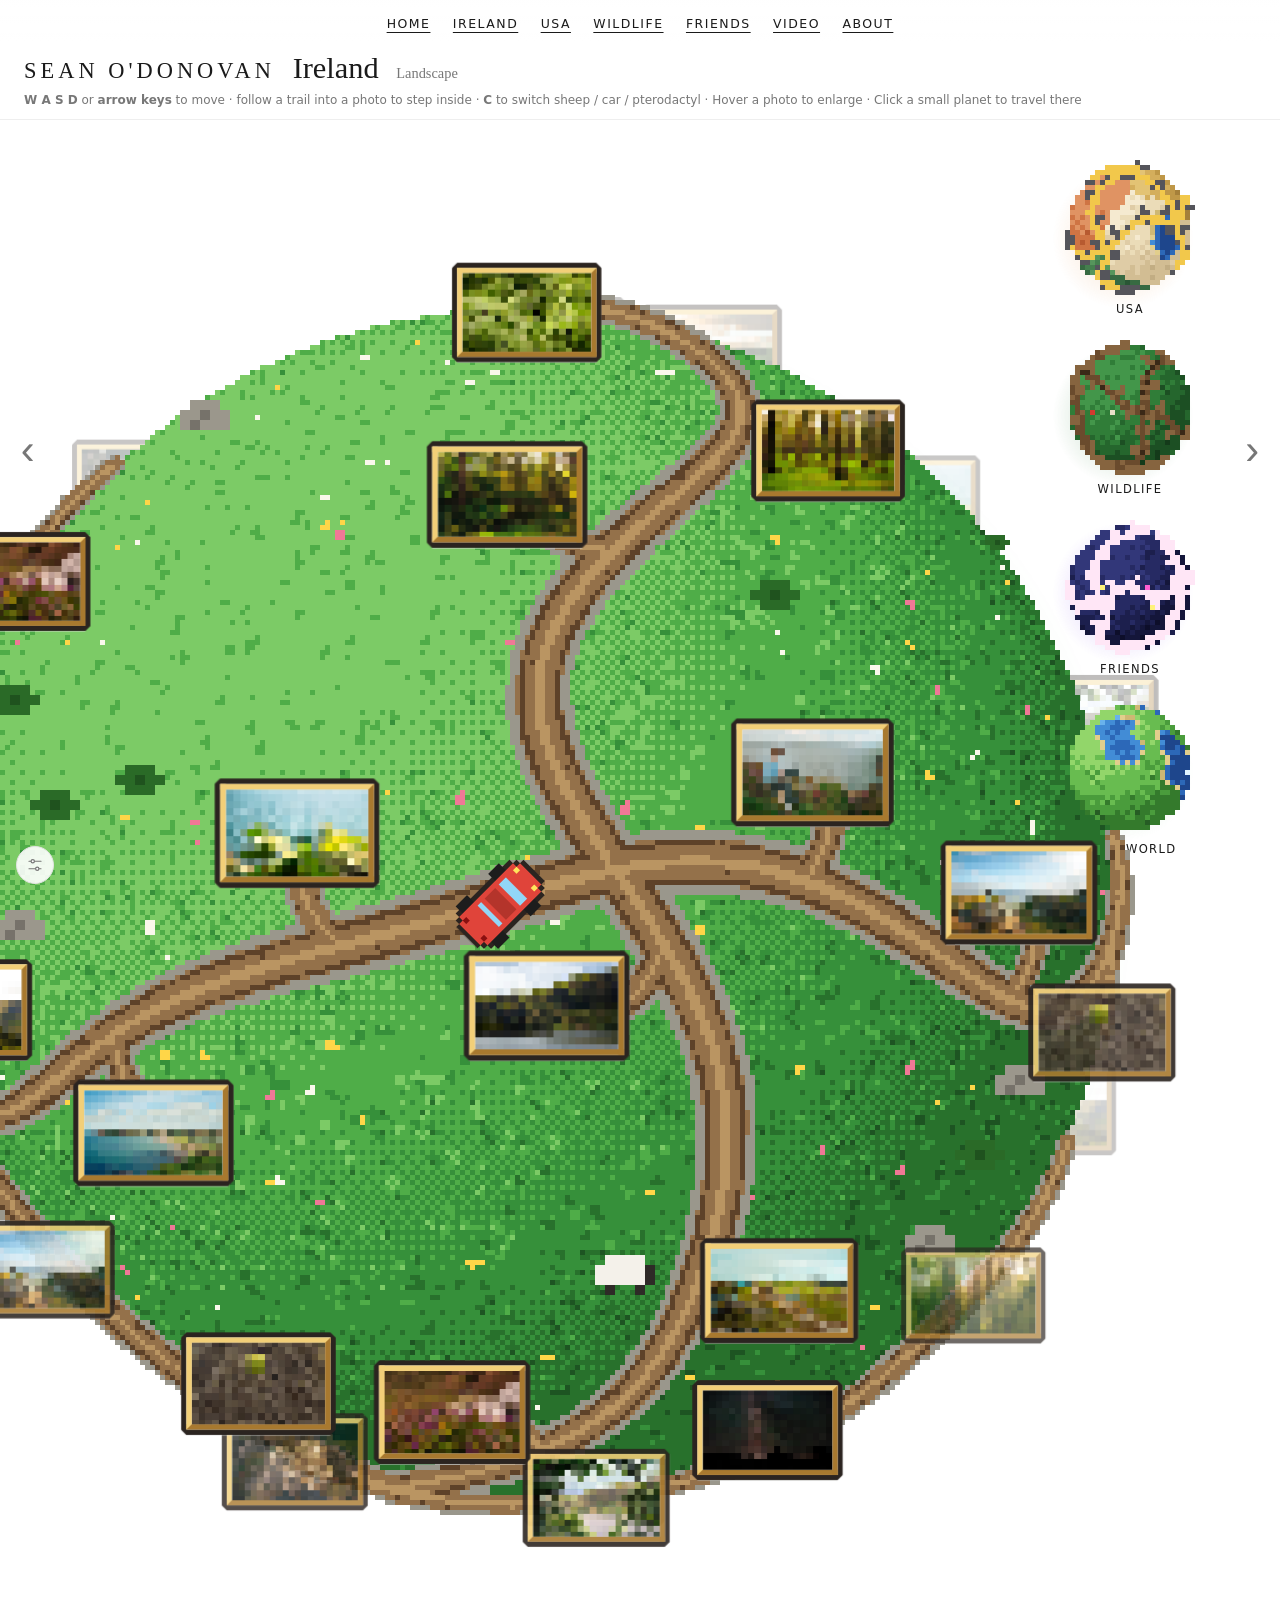
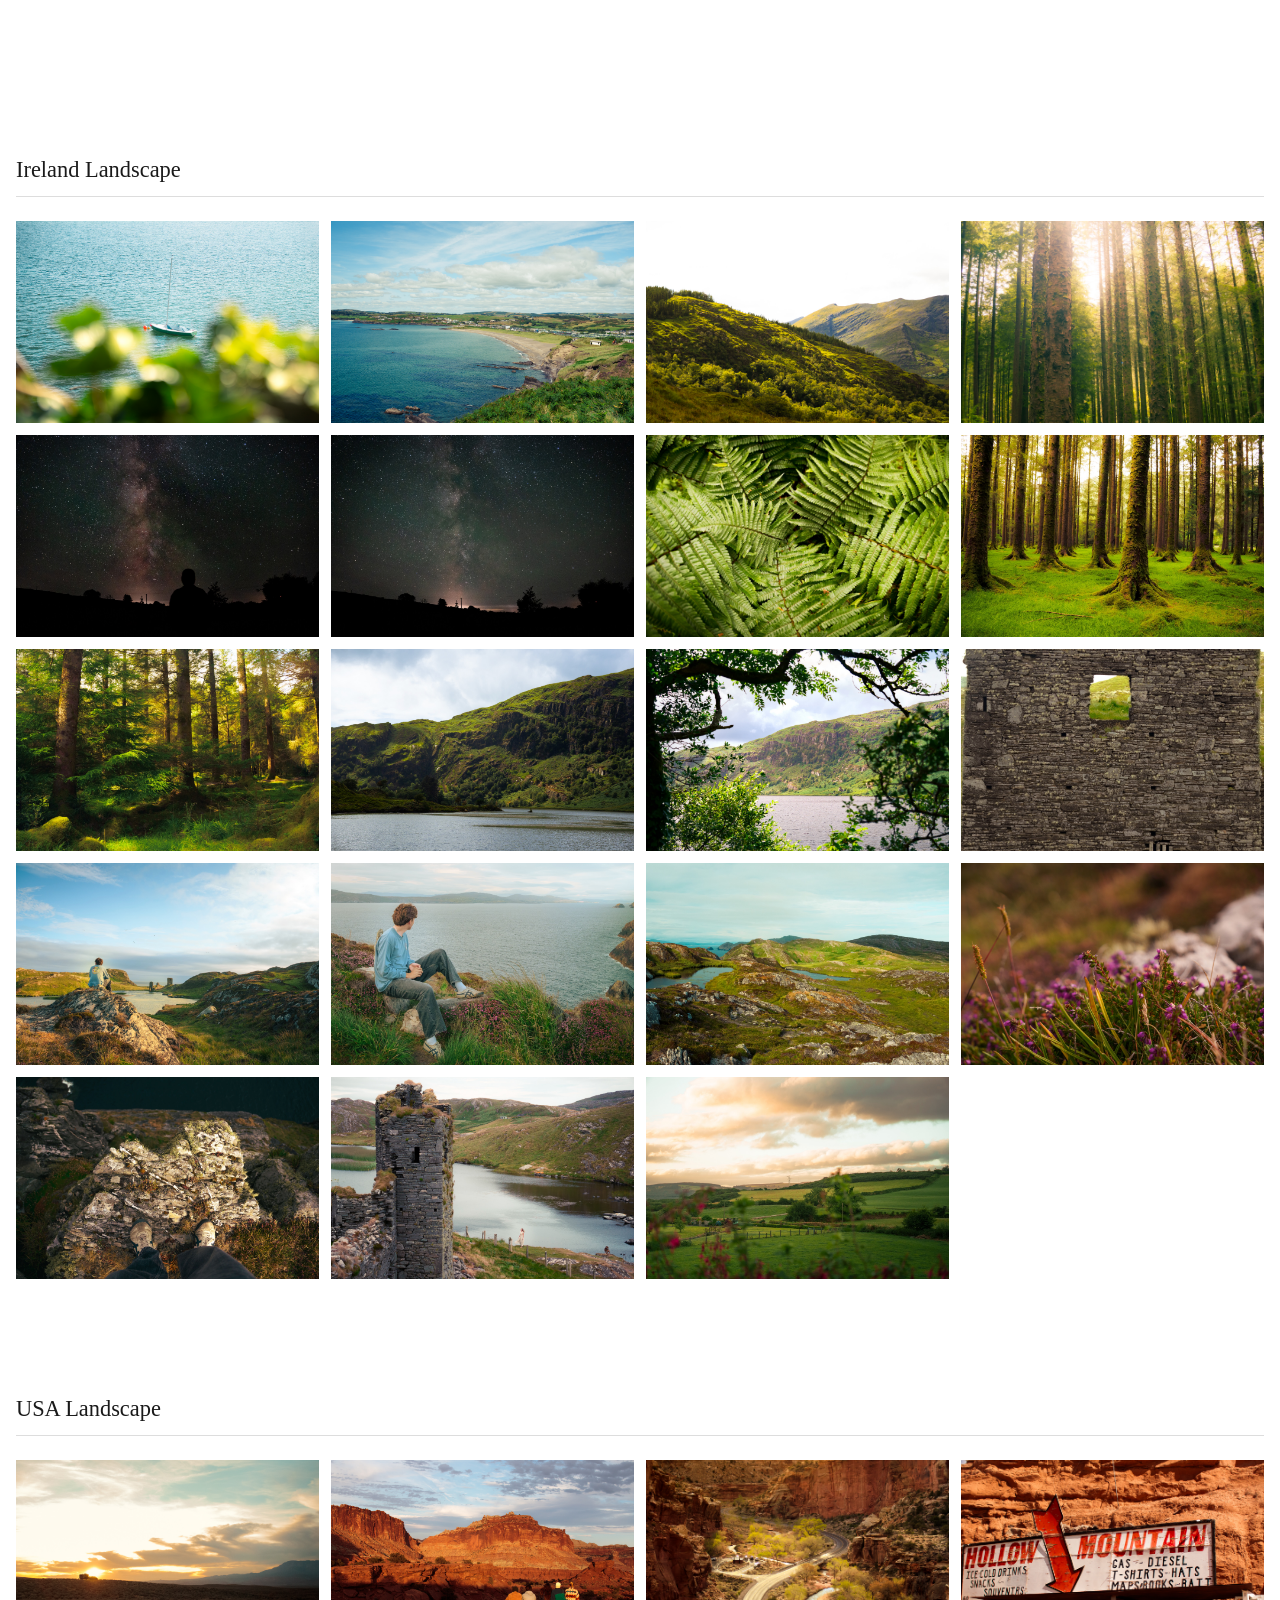
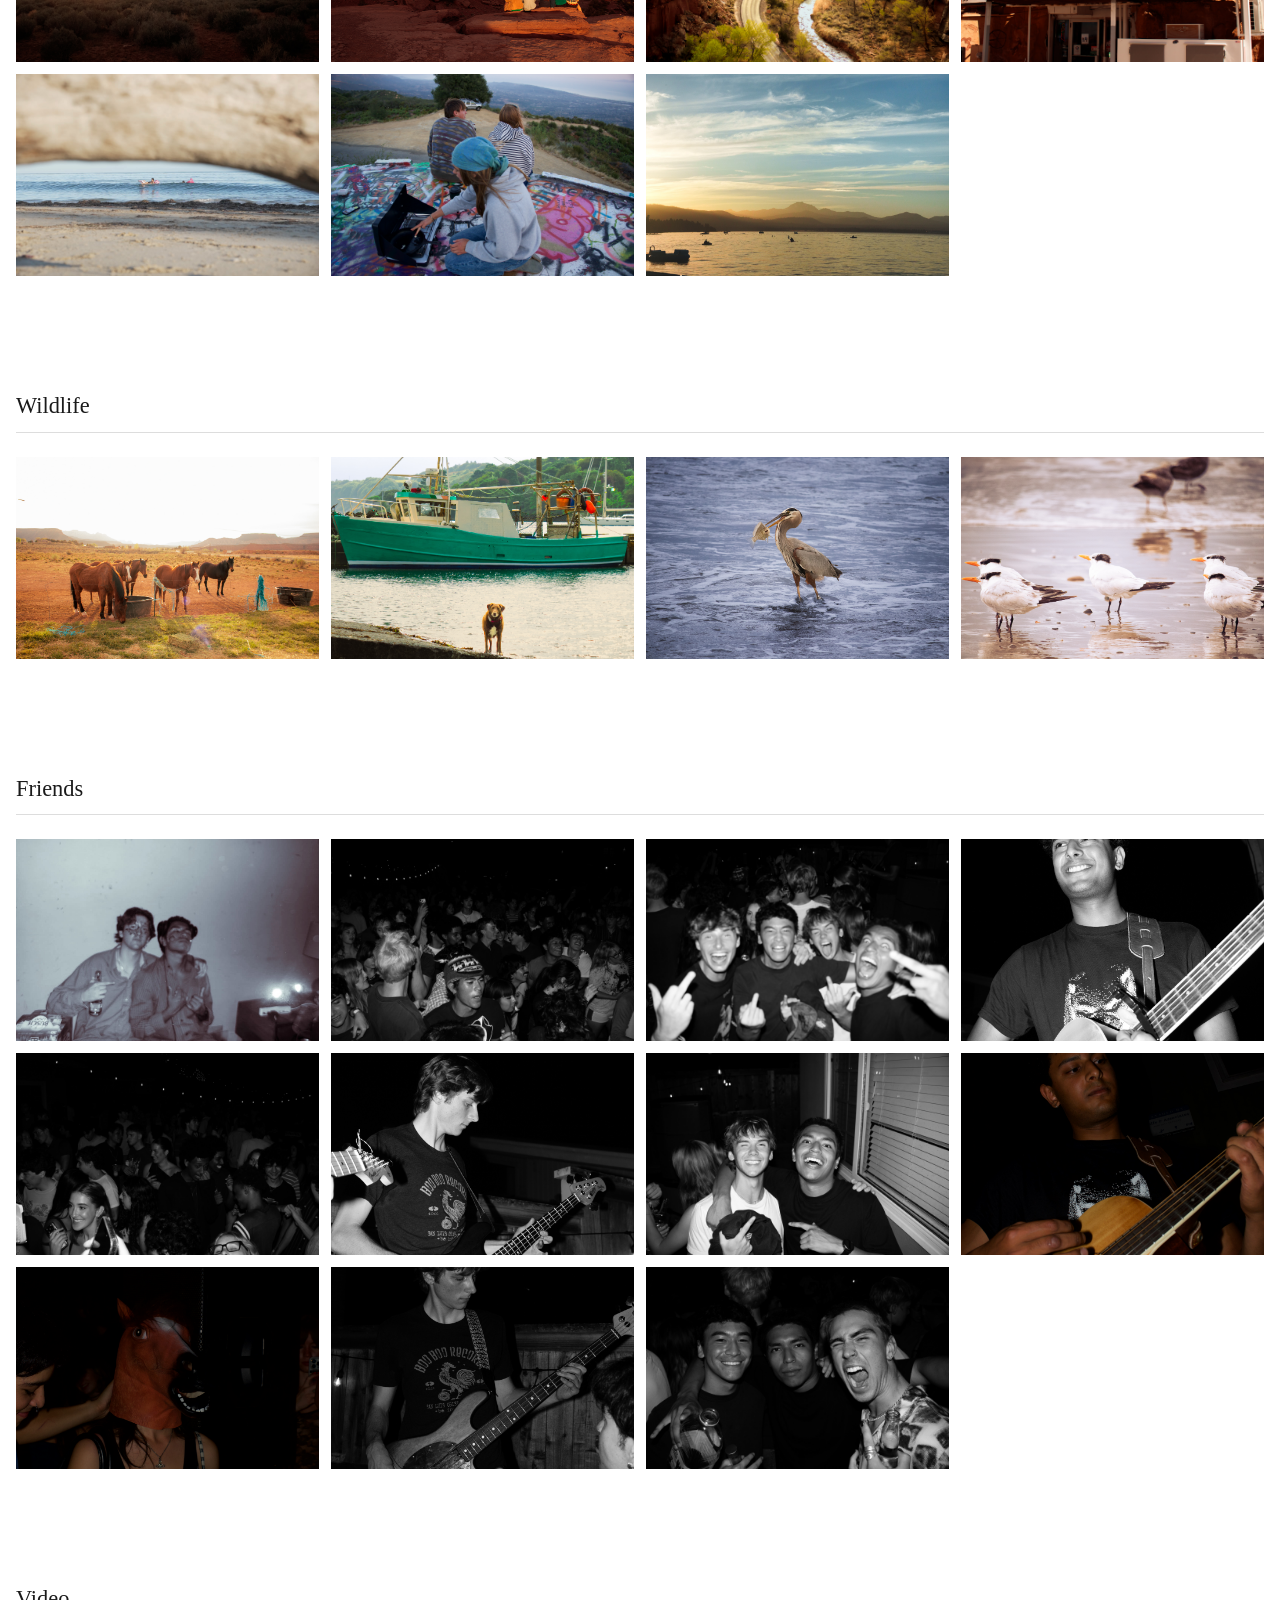
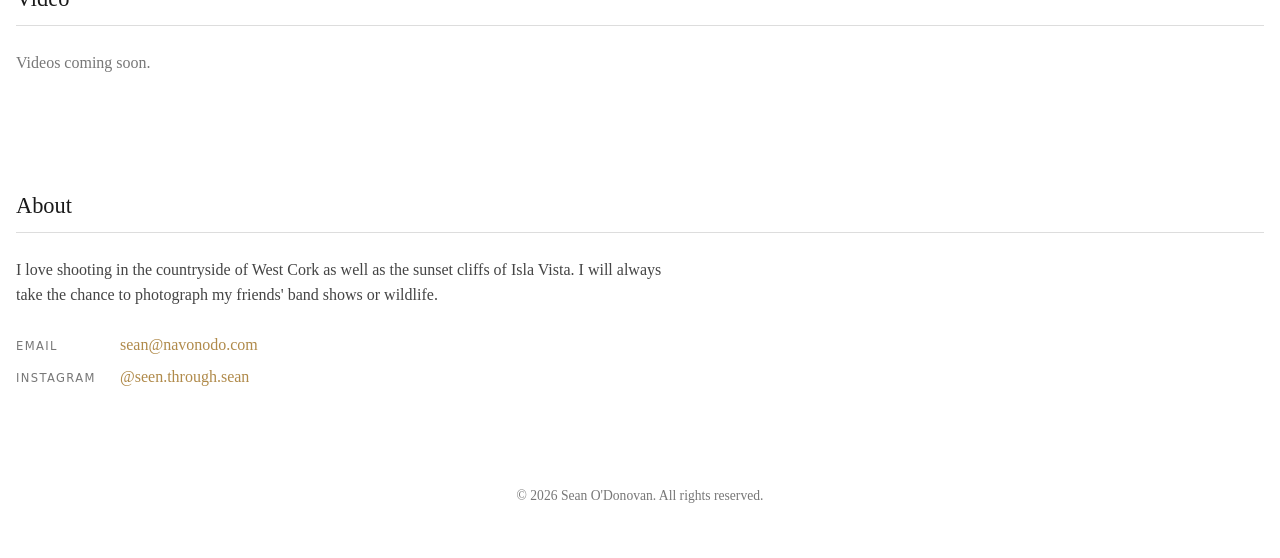
==== commit 4c97c01e: "Correct name spelling and update joystick controls" ====
--- a/index.html
+++ b/index.html
@@ -3,7 +3,7 @@
 <head>
   <meta charset="UTF-8">
   <meta name="viewport" content="width=device-width, initial-scale=1.0">
-  <title>Sean O'Dono Photography</title>
+  <title>Sean O'Donovan Photography</title>
   <meta name="description" content="Landscape, wildlife and travel photography">
   <style>
     :root {
@@ -36,7 +36,9 @@
     }
     nav a {
       color: var(--text);
-      text-decoration: none;
+      text-decoration: underline;
+      text-decoration-thickness: 1px;
+      text-underline-offset: 0.3em;
       font-family: system-ui, sans-serif;
       font-size: 0.78rem;
       letter-spacing: 0.12em;
@@ -52,13 +54,13 @@
       min-height: 560px;
       overflow: hidden;
     }
-    #gear, #settings, #dpad, .arrow { transition: opacity 0.2s; }
+    #gear, #settings, #joystick, .arrow { transition: opacity 0.2s; }
     body.past-planets #gear, body.past-planets #settings,
-    body.past-planets #dpad, body.past-planets .arrow { opacity: 0; pointer-events: none; }
+    body.past-planets #joystick, body.past-planets .arrow { opacity: 0; pointer-events: none; }
     #stage {
       position: absolute;
       inset: 0;
-      touch-action: none;
+      touch-action: manipulation;   /* swipes scroll the page; taps still open photos and switch planets */
       user-select: none;
       -webkit-user-select: none;
       perspective-origin: 50% 50%;
@@ -171,14 +173,14 @@
       border-radius: 50%;
       border: 1px solid #e2e2e2;
       background: rgba(255,255,255,0.9);
-      font-size: 1.3rem;
-      line-height: 1;
+      padding: 0;
       color: var(--muted);
       cursor: pointer;
       z-index: 60;
-      transition: color 0.2s, transform 0.4s;
-    }
-    #gear:hover { color: var(--text); transform: rotate(60deg); }
+      transition: color 0.2s, border-color 0.2s;
+    }
+    #gear:hover { color: var(--text); border-color: var(--accent); }
+    #gear svg { display: block; margin: auto; }
     #settings {
       position: fixed;
       left: 1rem; bottom: 4rem;
@@ -227,33 +229,34 @@
       padding: 0;
     }
 
-    /* ---------- touch pad ---------- */
-    #dpad {
+    /* ---------- touch joystick ---------- */
+    #joystick {
       display: none;
       position: fixed;
-      left: 50%; bottom: 1rem;
-      transform: translateX(-50%);
-      gap: 0.5rem;
-      z-index: 400;            /* stays usable while you're inside a photo */
-    }
-    #dpad button {
-      width: 2.8rem; height: 2.8rem;
+      left: 50%; bottom: 1.1rem;
+      width: 7rem; height: 7rem;
+      margin-left: -3.5rem;
       border-radius: 50%;
       border: 1px solid #ddd;
-      background: rgba(255,255,255,0.85);
-      color: var(--muted);
-      font-size: 0.9rem;
+      background: rgba(255,255,255,0.55);
+      backdrop-filter: blur(2px);
       touch-action: none;
       -webkit-user-select: none;
       user-select: none;
-    }
-    #dpad button.pressed { background: var(--text); color: #fff; }
-    #dpad [data-key=KeyA] { order: 1; }
-    #dpad [data-key=KeyW] { order: 2; }
-    #dpad [data-key=KeyS] { order: 3; }
-    #dpad [data-key=KeyD] { order: 4; }
+      z-index: 400;            /* stays usable while you're inside a photo */
+    }
+    #joystick .knob {
+      position: absolute;
+      left: 50%; top: 50%;
+      width: 2.9rem; height: 2.9rem;
+      margin: -1.45rem 0 0 -1.45rem;
+      border-radius: 50%;
+      background: rgba(26,26,26,0.82);
+      transition: transform 0.12s;
+    }
+    #joystick.active .knob { transition: none; }
     @media (hover: none) and (pointer: coarse) {
-      #dpad { display: flex; }
+      #joystick { display: block; }
     }
 
     .tile, .glow {
@@ -502,14 +505,14 @@
     #next { right: 0.5rem; }
 
     @media (max-width: 700px) {
-      .videos, .gallery { grid-template-columns: 1fr; }
+      .videos { grid-template-columns: 1fr; }
+      .gallery { grid-template-columns: repeat(2, 1fr); gap: 0.4rem; }
       nav { gap: 0.4rem 0.9rem; }
       .home-title { top: 4.4rem; padding: 0.2rem 1rem 0.45rem; }
       .hint { display: none; }
       .arrow { font-size: 2rem; padding: 0.5rem; }
-      #gear { bottom: 4.3rem; }
-      #settings { bottom: 7.3rem; }
-      #dpad { bottom: 1rem; }
+      #gear { bottom: 1.1rem; }
+      #settings { bottom: 4.2rem; }
     }
   </style>
 </head>
@@ -520,7 +523,7 @@
   <section id="home">
     <div id="stage"></div>
     <div class="home-title">
-      <h1>Sean O'Dono</h1>
+      <h1>Sean O'Donovan</h1>
       <div id="planet-name"></div>
       <div id="planet-sub"></div>
       <div class="hint"><b>W A S D</b> or <b>arrow keys</b> to move &middot; follow a trail into a photo to step inside &middot; <b>C</b> to switch sheep / car / pterodactyl &middot; Hover a photo to enlarge &middot; Click a small planet to travel there</div>
@@ -530,15 +533,15 @@
     <div id="hero" aria-hidden="true"></div>
 
     <!-- touch controls (only shown on phones / tablets) -->
-    <div id="dpad">
-      <button data-key="KeyW" aria-label="Up">&#9650;</button>
-      <button data-key="KeyA" aria-label="Left">&#9664;</button>
-      <button data-key="KeyD" aria-label="Right">&#9654;</button>
-      <button data-key="KeyS" aria-label="Down">&#9660;</button>
-    </div>
+    <div id="joystick" aria-label="Move"><div class="knob"></div></div>
 
     <!-- settings -->
-    <button id="gear" aria-label="Settings">&#9881;</button>
+    <button id="gear" aria-label="Settings">
+      <svg viewBox="0 0 24 24" width="18" height="18" fill="none" stroke="currentColor" stroke-width="1.6" stroke-linecap="round" aria-hidden="true">
+        <line x1="4" y1="7" x2="20" y2="7"/><circle cx="9" cy="7" r="2.2" fill="#fff"/>
+        <line x1="4" y1="17" x2="20" y2="17"/><circle cx="15" cy="17" r="2.2" fill="#fff"/>
+      </svg>
+    </button>
     <div id="settings">
       <div class="set-row">
         <span class="set-label">Character</span>
@@ -608,7 +611,7 @@
     </div>
   </section>
 
-  <footer>&copy; <span id="year"></span> Sean O'Dono. All rights reserved.</footer>
+  <footer>&copy; <span id="year"></span> Sean O'Donovan. All rights reserved.</footer>
 
   <div id="lightbox">
     <button id="close" aria-label="Close">&times;</button>
@@ -1787,8 +1790,12 @@
       const wasOnPlanets = !document.body.classList.contains("past-planets");
       homeEl.style.height = (bandBottom + H) + "px";
       // if the planet screen just got shorter while you were on it, don't leave you stranded below it
-      const lowest = homeEl.offsetTop + homeEl.offsetHeight - window.innerHeight;
-      if (wasOnPlanets && window.scrollY > lowest) window.scrollTo({ top: Math.max(0, lowest), behavior: "instant" });
+      const lowest = Math.max(0, homeEl.offsetTop + homeEl.offsetHeight - window.innerHeight);
+      if (wasOnPlanets) {
+        if (window.scrollY > lowest) window.scrollTo({ top: lowest, behavior: "instant" });
+        // a smooth glide that was already under way could still carry the page past the planets, so hold the limit briefly
+        scrollLimit = { y: lowest, until: performance.now() + 900 };
+      }
       const mainY = top + Math.max(reach, (vh - top - bottom) / 2);   // centred if it fits, otherwise fully below the title
       slots = [];
       if (!narrow) {
@@ -1819,7 +1826,11 @@
     }
 
     // the gear, arrows and touch buttons stay on screen while you're on the planets, and hide below them
+    let scrollLimit = null;
     function updateControls() {
+      if (scrollLimit && performance.now() < scrollLimit.until && window.scrollY > scrollLimit.y + 1) {
+        window.scrollTo({ top: scrollLimit.y, behavior: "instant" });
+      }
       const homeBottom = homeEl.offsetTop + homeEl.offsetHeight;
       document.body.classList.toggle("past-planets", window.scrollY + window.innerHeight * 0.45 > homeBottom);
     }
@@ -2002,8 +2013,9 @@
 
     // W A S D move up, left, down and right on the screen. Works the same on the planet and inside a photo.
     function steer(dt, top) {
-      const ix = (keys.KeyD ? 1 : 0) - (keys.KeyA ? 1 : 0);
-      const iy = (keys.KeyS ? 1 : 0) - (keys.KeyW ? 1 : 0);
+      let ix = (keys.KeyD ? 1 : 0) - (keys.KeyA ? 1 : 0);
+      let iy = (keys.KeyS ? 1 : 0) - (keys.KeyW ? 1 : 0);
+      if (joy.active && joy.mag > 0.15) { ix = joy.x; iy = joy.y; top *= Math.min(1, joy.mag * 1.15); }   // a gentle push = slower
       const pressing = ix !== 0 || iy !== 0;
       const want = pressing ? Math.atan2(ix, -iy) : hero.heading;
       if (settings.character === "car") {
@@ -2019,7 +2031,7 @@
           // the sheep just faces left/right; the pterodactyl swings round to face where it's going
           hero.heading = settings.character === "ptero" ? turnToward(hero.heading, want, 12 * dt) : want;
         }
-        if (ix) hero.face = ix > 0 ? 1 : -1;
+        if (Math.abs(ix) > 0.2) hero.face = ix > 0 ? 1 : -1;
         hero.speed += ((pressing ? top : 0) - hero.speed) * Math.min(1, dt * 14);
       }
       if (hero.speed < top * 0.004 && !pressing) hero.speed = 0;
@@ -2223,17 +2235,34 @@
     document.addEventListener("keyup", e => { keys[MOVE_KEYS[e.code] || e.code] = false; });
     window.addEventListener("blur", () => { for (const k in keys) keys[k] = false; });
 
-    // on-screen pad for phones and tablets
-    document.querySelectorAll("#dpad [data-key]").forEach(btn => {
-      const k = btn.dataset.key;
-      const on = e => { e.preventDefault(); showHeroOnScreen(); keys[k] = true; btn.classList.add("pressed"); };
-      const off = () => { keys[k] = false; btn.classList.remove("pressed"); };
-      btn.addEventListener("pointerdown", on);
-      btn.addEventListener("pointerup", off);
-      btn.addEventListener("pointerleave", off);
-      btn.addEventListener("pointercancel", off);
-      btn.addEventListener("contextmenu", e => e.preventDefault());
+    // on-screen joystick for phones and tablets: push in any direction, further = faster
+    const joy = { active: false, x: 0, y: 0, mag: 0, id: null };
+    const joyEl = document.getElementById("joystick"), knob = joyEl.querySelector(".knob");
+    function joyMove(e) {
+      const r = joyEl.getBoundingClientRect(), max = r.width * 0.36;
+      let dx = e.clientX - (r.left + r.width / 2), dy = e.clientY - (r.top + r.height / 2);
+      const d = Math.hypot(dx, dy);
+      if (d > max) { dx *= max / d; dy *= max / d; }
+      knob.style.transform = `translate(${dx}px, ${dy}px)`;
+      joy.x = dx / max; joy.y = dy / max; joy.mag = Math.min(1, d / max);
+    }
+    function joyEnd() {
+      joy.active = false; joy.x = joy.y = joy.mag = 0; joy.id = null;
+      joyEl.classList.remove("active");
+      knob.style.transform = "";
+    }
+    joyEl.addEventListener("pointerdown", e => {
+      e.preventDefault();
+      joy.active = true; joy.id = e.pointerId;
+      try { joyEl.setPointerCapture(e.pointerId); } catch (err) {}   // keep tracking the finger even if it slides off
+      joyEl.classList.add("active");
+      showHeroOnScreen();
+      joyMove(e);
     });
+    joyEl.addEventListener("pointermove", e => { if (joy.active && e.pointerId === joy.id) joyMove(e); });
+    joyEl.addEventListener("pointerup", joyEnd);
+    joyEl.addEventListener("pointercancel", joyEnd);
+    joyEl.addEventListener("contextmenu", e => e.preventDefault());
 
     // ================= settings panel =================
     const settings = { character: ["sheep", "car", "ptero"].includes(CHARACTER) ? CHARACTER : "sheep", charSize: CHARACTER_SIZE, size: PLANET_SIZE, speed: SPEED, ground: GROUND === "grass" ? "grass" : "clear",
@@ -2350,7 +2379,6 @@
       if (pressedMini) moved += Math.abs(e.movementX || 0) + Math.abs(e.movementY || 0);
     });
     function endPress(e) {
-      if (magnified && magnified.pointerType !== "mouse") closeMagnifier();
       if (pressedMini) {
         const target = pressedMini;
         pressedMini = null;
@@ -2359,7 +2387,16 @@
       if (e && e.pointerType !== "mouse") cancelHover();
     }
     window.addEventListener("pointerup", endPress);
-    window.addEventListener("pointercancel", endPress);
+    // a swipe that turns into a page scroll is not a tap on a small planet
+    window.addEventListener("pointercancel", () => { pressedMini = null; cancelHover(); });
+    // touch: tap anywhere to close an open photo
+    window.addEventListener("pointerdown", e => {
+      if (magnified && magnified.pointerType !== "mouse" && e.pointerType !== "mouse" &&
+          performance.now() - magnified.at > 250 && !e.target.closest("#joystick")) {
+        closeMagnifier();
+        e.stopPropagation();
+      }
+    }, true);
 
     // ---------- hover to magnify ----------
     let hoverTile = null, hoverTimer = null, magnified = null;
@@ -2368,7 +2405,22 @@
     const magCap = mag.querySelector(".caption");
 
     function attachHover(tile) {
+      // touch: a quick tap on a photo opens it (a swipe scrolls the page instead)
+      let tap = null;
+      tile.el.addEventListener("pointerdown", e => {
+        if (e.pointerType !== "mouse") tap = { x: e.clientX, y: e.clientY, t: performance.now() };
+      });
+      tile.el.addEventListener("pointerup", e => {
+        if (e.pointerType === "mouse" || !tap) return;
+        const quick = performance.now() - tap.t < 450 && Math.hypot(e.clientX - tap.x, e.clientY - tap.y) < 12;
+        tap = null;
+        if (!quick || magnified || transition || scene || tile.world.idx !== focused) return;
+        if (tile.el.classList.contains("back")) return;
+        magnify(tile, "touch");
+      });
+      tile.el.addEventListener("pointercancel", () => { tap = null; });
       tile.el.addEventListener("pointerenter", e => {
+        if (e.pointerType !== "mouse") return;            // hover-to-open is for the mouse only
         if (magnified || transition || scene || tile.el.classList.contains("back")) return;
         if (tile.world.idx !== focused) return;
         cancelHover();
@@ -2399,7 +2451,7 @@
 
       const r = tile.el.getBoundingClientRect();
       const ratio = tile.img.naturalWidth ? tile.img.naturalWidth / tile.img.naturalHeight : 1.5;
-      let w = Math.min(innerWidth * 0.7, 1000), h = w / ratio;
+      let w = Math.min(innerWidth * (innerWidth < 700 ? 0.94 : 0.7), 1000), h = w / ratio;
       if (h > innerHeight * 0.7) { h = innerHeight * 0.7; w = h * ratio; }
       const cx = r.left + r.width / 2, cy = r.top + r.height / 2;
       const left = Math.max(12, Math.min(cx - w / 2, innerWidth - w - 12));
@@ -2416,7 +2468,7 @@
       mag.classList.add("open");
       Object.assign(mag.style, { left: left + "px", top: top + "px", width: w + "px", height: h + "px" });
 
-      magnified = { pointerType };
+      magnified = { pointerType, at: performance.now() };
       hoverTile = null;
       heroEl.classList.add("hidden-for-photo");
     }
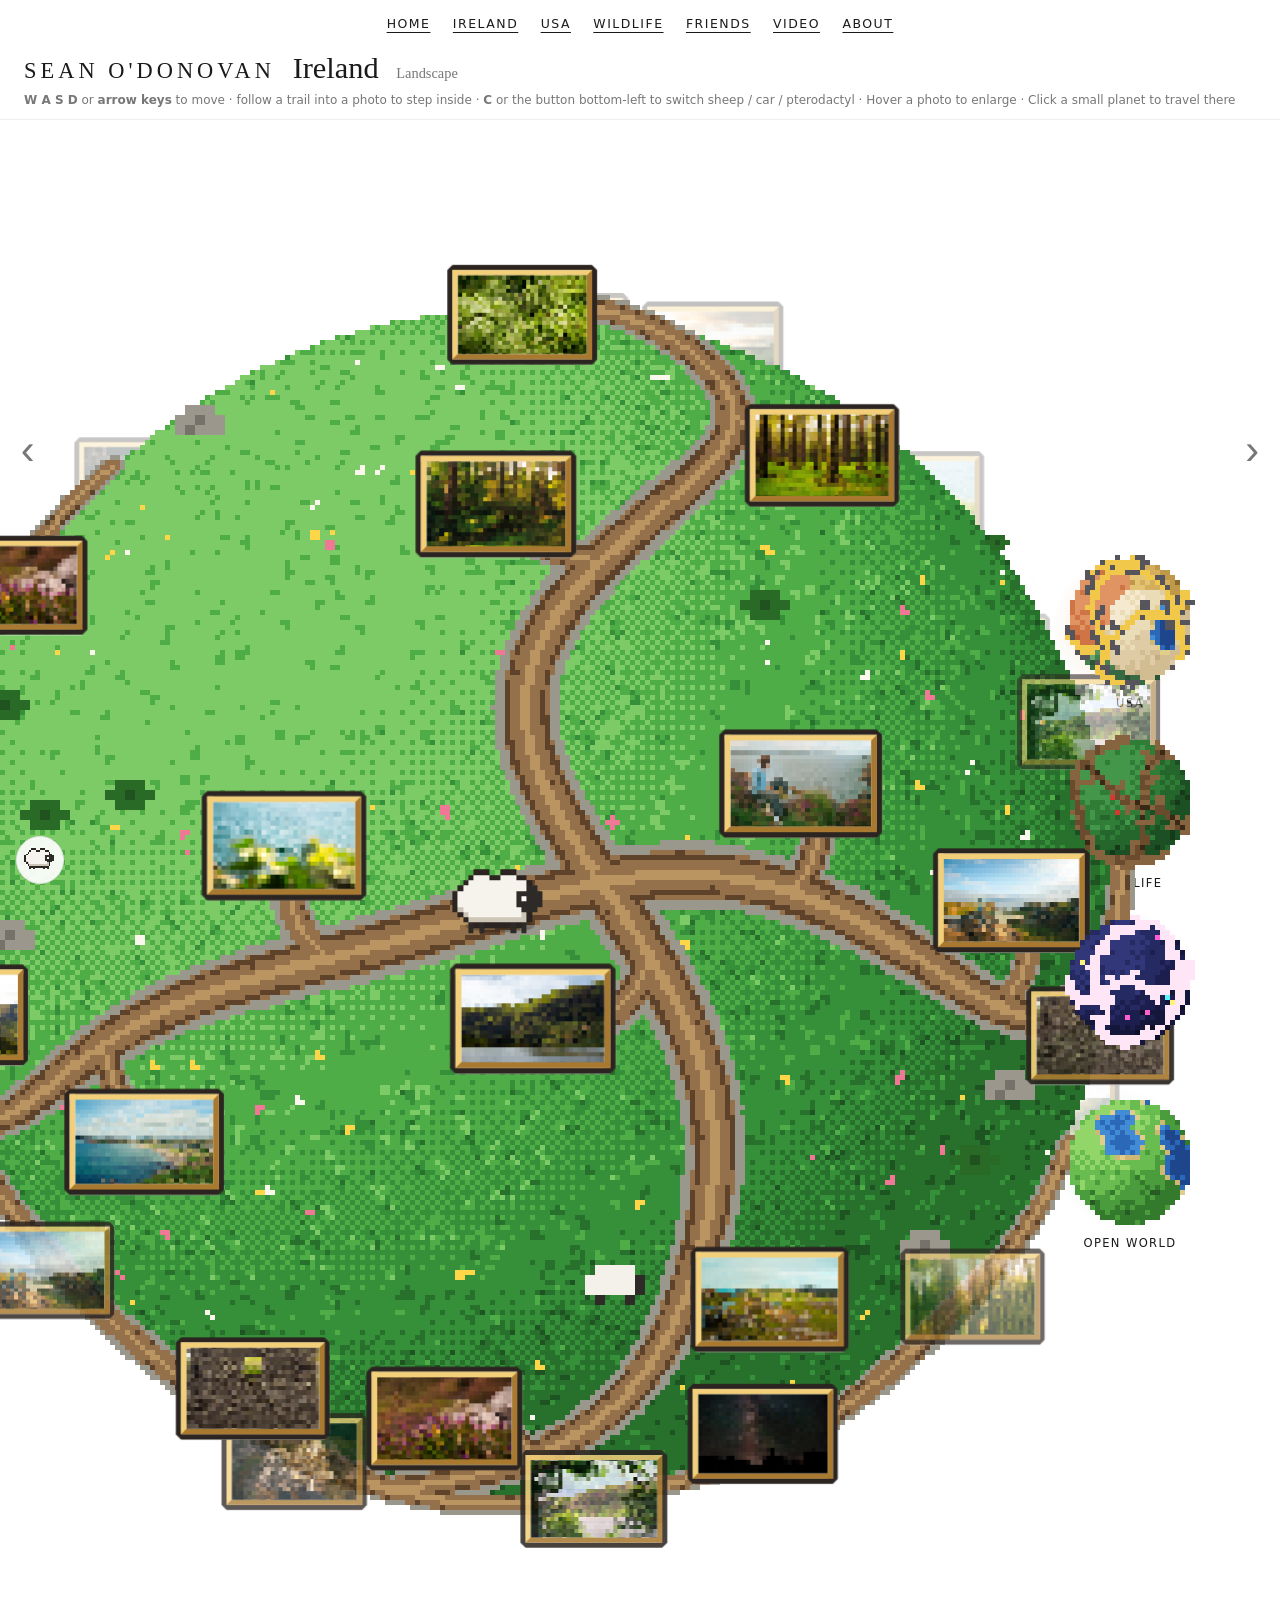
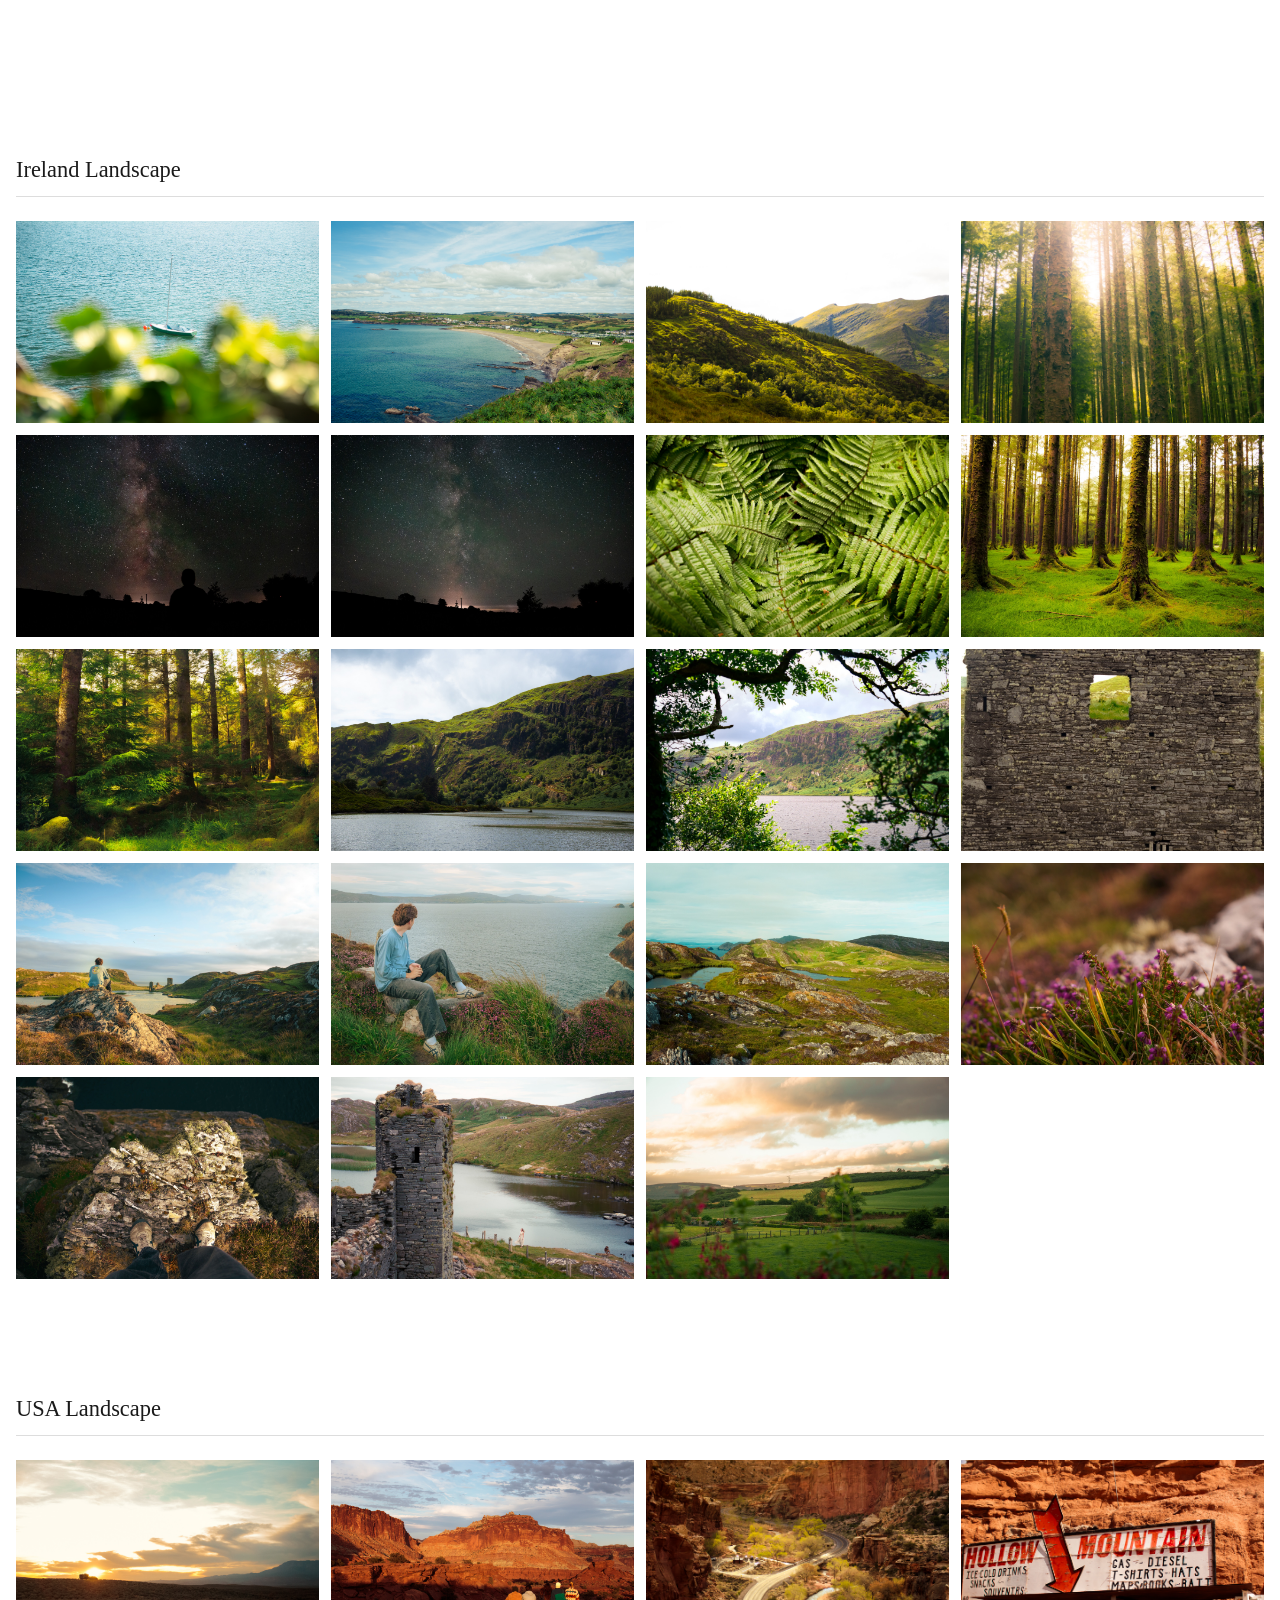
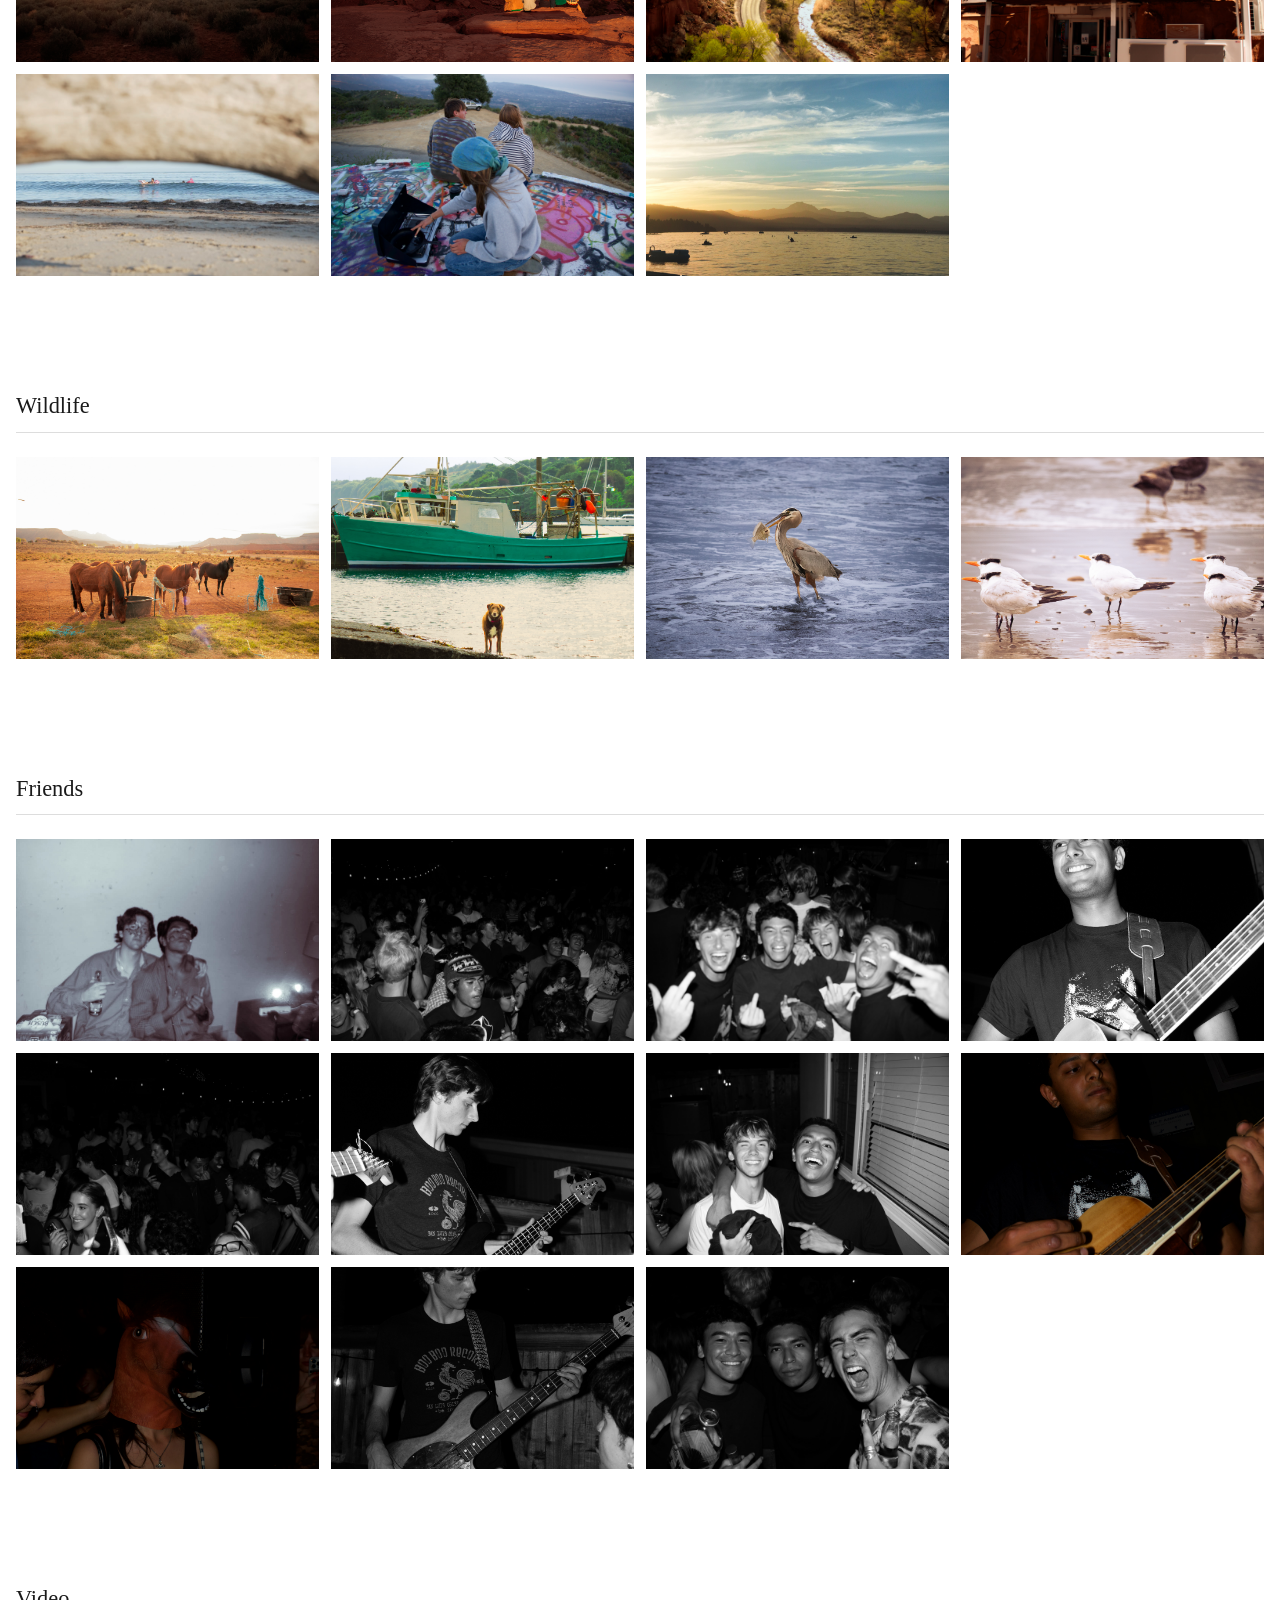
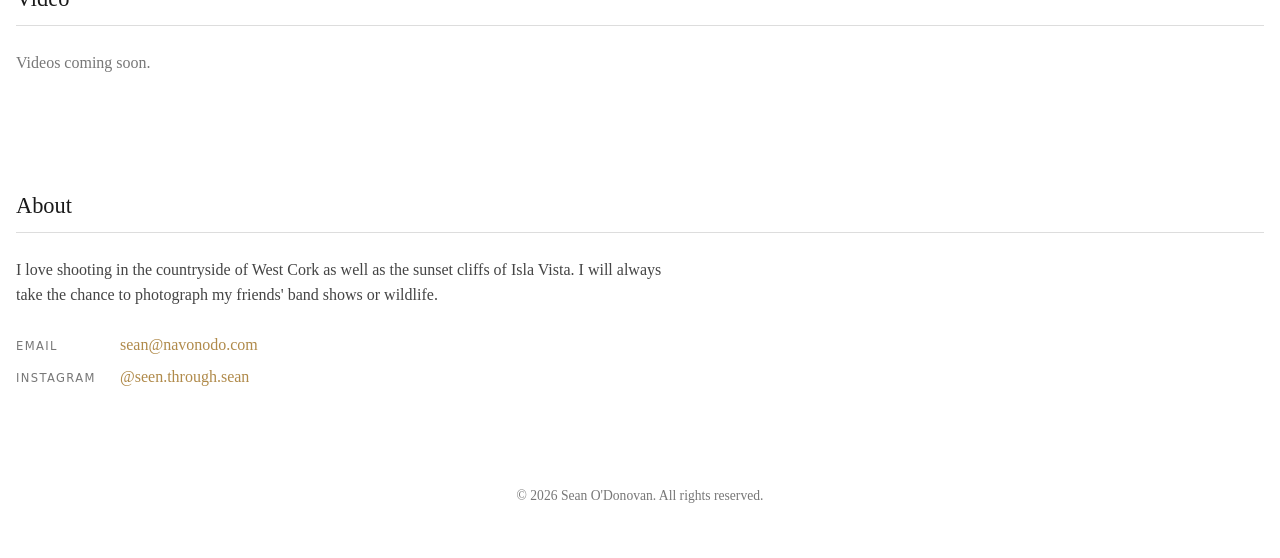
==== commit ec54aa9f: "Refactor character switch and remove settings UI Updated the character switch button and removed set" ====
--- a/index.html
+++ b/index.html
@@ -54,8 +54,8 @@
       min-height: 560px;
       overflow: hidden;
     }
-    #gear, #settings, #joystick, .arrow { transition: opacity 0.2s; }
-    body.past-planets #gear, body.past-planets #settings,
+    #switchChar, #joystick, .arrow { transition: opacity 0.2s; }
+    body.past-planets #switchChar,
     body.past-planets #joystick, body.past-planets .arrow { opacity: 0; pointer-events: none; }
     #stage {
       position: absolute;
@@ -166,74 +166,28 @@
     }
 
     /* ---------- settings ---------- */
-    #gear {
+    /* switch-character button: shows the character you are now */
+    #switchChar {
       position: fixed;
       left: 1rem; bottom: 1rem;
-      width: 2.4rem; height: 2.4rem;
+      width: 3rem; height: 3rem;
       border-radius: 50%;
       border: 1px solid #e2e2e2;
-      background: rgba(255,255,255,0.9);
-      padding: 0;
-      color: var(--muted);
+      background: rgba(255,255,255,0.92);
+      padding: 0.45rem;
       cursor: pointer;
       z-index: 60;
-      transition: color 0.2s, border-color 0.2s;
-    }
-    #gear:hover { color: var(--text); border-color: var(--accent); }
-    #gear svg { display: block; margin: auto; }
-    #settings {
-      position: fixed;
-      left: 1rem; bottom: 4rem;
-      width: 15rem;
-      padding: 1rem;
-      background: #fff;
-      border: 1px solid #e6e6e6;
-      border-radius: 10px;
-      box-shadow: 0 10px 30px rgba(0,0,0,0.12);
-      font-family: system-ui, sans-serif;
-      font-size: 0.8rem;
-      z-index: 60;
-      display: none;
-    }
-    #settings.open { display: block; }
-    .set-row { display: block; margin-bottom: 0.9rem; }
-    .set-label {
-      display: flex;
-      justify-content: space-between;
-      color: var(--muted);
-      letter-spacing: 0.08em;
-      text-transform: uppercase;
-      font-size: 0.68rem;
-      margin-bottom: 0.35rem;
-    }
-    .set-label output { color: var(--text); letter-spacing: 0; }
-    #settings input[type=range] { width: 100%; accent-color: var(--accent); }
-    .seg { display: flex; border: 1px solid #ddd; border-radius: 6px; overflow: hidden; }
-    .seg button {
-      flex: 1;
-      border: none;
-      background: #fff;
-      padding: 0.4rem;
-      font: inherit;
-      cursor: pointer;
-      color: var(--muted);
-    }
-    .seg button.on { background: var(--text); color: #fff; }
-    #resetSettings {
-      border: none;
-      background: none;
-      color: var(--muted);
-      font: inherit;
-      text-decoration: underline;
-      cursor: pointer;
-      padding: 0;
-    }
+      transition: border-color 0.2s, transform 0.15s;
+    }
+    #switchChar:hover { border-color: var(--accent); }
+    #switchChar:active { transform: scale(0.92); }
+    #switchChar svg { display: block; width: 100%; height: 100%; image-rendering: pixelated; }
 
     /* ---------- touch joystick ---------- */
     #joystick {
       display: none;
       position: fixed;
-      left: 50%; bottom: 1.1rem;
+      left: 50%; bottom: 2rem;
       width: 7rem; height: 7rem;
       margin-left: -3.5rem;
       border-radius: 50%;
@@ -511,8 +465,7 @@
       .home-title { top: 4.4rem; padding: 0.2rem 1rem 0.45rem; }
       .hint { display: none; }
       .arrow { font-size: 2rem; padding: 0.5rem; }
-      #gear { bottom: 1.1rem; }
-      #settings { bottom: 4.2rem; }
+      #switchChar { bottom: 2.2rem; }
     }
   </style>
 </head>
@@ -526,7 +479,7 @@
       <h1>Sean O'Donovan</h1>
       <div id="planet-name"></div>
       <div id="planet-sub"></div>
-      <div class="hint"><b>W A S D</b> or <b>arrow keys</b> to move &middot; follow a trail into a photo to step inside &middot; <b>C</b> to switch sheep / car / pterodactyl &middot; Hover a photo to enlarge &middot; Click a small planet to travel there</div>
+      <div class="hint"><b>W A S D</b> or <b>arrow keys</b> to move &middot; follow a trail into a photo to step inside &middot; <b>C</b> or the button bottom-left to switch sheep / car / pterodactyl &middot; Hover a photo to enlarge &middot; Click a small planet to travel there</div>
     </div>
 
     <!-- the character: an 8-bit sheep or car (drawn by the script below) -->
@@ -535,47 +488,8 @@
     <!-- touch controls (only shown on phones / tablets) -->
     <div id="joystick" aria-label="Move"><div class="knob"></div></div>
 
-    <!-- settings -->
-    <button id="gear" aria-label="Settings">
-      <svg viewBox="0 0 24 24" width="18" height="18" fill="none" stroke="currentColor" stroke-width="1.6" stroke-linecap="round" aria-hidden="true">
-        <line x1="4" y1="7" x2="20" y2="7"/><circle cx="9" cy="7" r="2.2" fill="#fff"/>
-        <line x1="4" y1="17" x2="20" y2="17"/><circle cx="15" cy="17" r="2.2" fill="#fff"/>
-      </svg>
-    </button>
-    <div id="settings">
-      <div class="set-row">
-        <span class="set-label">Character</span>
-        <div class="seg">
-          <button data-char="sheep">Sheep</button>
-          <button data-char="car">Car</button>
-          <button data-char="ptero">Pterodactyl</button>
-        </div>
-      </div>
-      <div class="set-row">
-        <span class="set-label">Planet</span>
-        <div class="seg">
-          <button data-ground="clear">Clear</button>
-          <button data-ground="grass">Solid</button>
-        </div>
-      </div>
-      <label class="set-row">
-        <span class="set-label">Planet size <output id="sizeOut"></output></span>
-        <input id="sizeInput" type="range" min="0" max="1000" step="1">
-      </label>
-      <label class="set-row">
-        <span class="set-label">Speed <output id="speedOut"></output></span>
-        <input id="speedInput" type="range" min="0" max="1000" step="1">
-      </label>
-      <label class="set-row">
-        <span class="set-label">Character size <output id="charOut"></output></span>
-        <input id="charInput" type="range" min="0" max="1000" step="1">
-      </label>
-      <label class="set-row">
-        <span class="set-label">Photo pixels <output id="pixOut"></output></span>
-        <input id="pixInput" type="range" min="0" max="12" step="1">
-      </label>
-      <button id="resetSettings">Reset</button>
-    </div>
+    <!-- switch character (sheep -> car -> pterodactyl) -->
+    <button id="switchChar" aria-label="Switch character" title="Switch character (C)"></button>
     <button class="arrow" id="prevPlanet" aria-label="Previous planet">&#8249;</button>
     <button class="arrow" id="nextPlanet" aria-label="Next planet">&#8250;</button>
   </section>
@@ -722,11 +636,11 @@
     const TRAIL_LOOSENESS = 100;    // how far the sheep / car can stray from a trail, in trail widths
                                     // (100 = go anywhere, 6 = very loose, 3 = loose, 1 = right on the trail)
 
-    // Starting values. Visitors can change these with the gear button on the page.
-    const CHARACTER = "car";        // "sheep", "car" or "ptero" (pterodactyl)
+    // How the planets and character look and move (visitors can switch character with the button bottom-left).
+    const CHARACTER = "sheep";      // "sheep", "car" or "ptero" (pterodactyl): what everyone starts as
     const PLANET_SIZE = 1.85;       // size of the main planet (1.2 = 20% bigger, up to 10)
     const SPEED = 1;                // how fast the character moves (2 = twice as fast, up to 10)
-    const PHOTO_PIXELS = 20;        // how many pixels wide each photo is on the planet (0 = full quality, no pixels)
+    const PHOTO_PIXELS = 32;        // how many pixels wide each photo is on the planet (0 = full quality, no pixels)
     const GROUND = "grass";         // "grass" (solid 8-bit ground, themed per planet) or "clear" (see-through planet)
     const CHARACTER_SIZE = 0.85;    // size of the sheep / car / pterodactyl (2 = twice as big)
     const FLYING_ZOOM = 0.8;        // the world shrinks to this size while you fly the pterodactyl (1 = no change)
@@ -1803,8 +1717,10 @@
         const column = Math.min(300, w * 0.24);
         const mini = Math.min(0.3 * baseRadius, (vh - 60) / minis / 2.9) / radius;   // small planets keep the same size on screen
         slots.push({ x: (w - column) / 2 - w / 2 + 30, y: mainY - H / 2, s: 1 });
+        // the column of small planets is centred on the middle of the main planet
+        const gap = (vh - 60) / minis;
         for (let k = 0; k < minis; k++) {
-          slots.push({ x: w / 2 - column / 2, y: 30 + (vh - 60) * (k + 0.5) / minis - H / 2 - 12, s: mini });
+          slots.push({ x: w / 2 - column / 2, y: mainY + (k - (minis - 1) / 2) * gap - H / 2 - 12, s: mini });
         }
       } else {
         // phones: main planet at the top, small planets in a row underneath it
@@ -1825,7 +1741,7 @@
       updateControls();
     }
 
-    // the gear, arrows and touch buttons stay on screen while you're on the planets, and hide below them
+    // the switch button, arrows and joystick stay on screen while you're on the planets, and hide below them
     let scrollLimit = null;
     function updateControls() {
       if (scrollLimit && performance.now() < scrollLimit.until && window.scrollY > scrollLimit.y + 1) {
@@ -1999,8 +1915,7 @@
       settings.character = CHARACTERS.includes(kind) ? kind : "sheep";
       lookFor(heroEl);
       lookFor(sceneHero);
-      document.querySelectorAll("[data-char]").forEach(b => b.classList.toggle("on", b.dataset.char === settings.character));
-      saveSettings();
+      showSwitchButton();
       placeHero();
       if (scene && settings.character === "ptero") leaveScene();   // the pterodactyl can't go inside photos
     }
@@ -2264,90 +2179,30 @@
     joyEl.addEventListener("pointercancel", joyEnd);
     joyEl.addEventListener("contextmenu", e => e.preventDefault());
 
-    // ================= settings panel =================
-    const settings = { character: ["sheep", "car", "ptero"].includes(CHARACTER) ? CHARACTER : "sheep", charSize: CHARACTER_SIZE, size: PLANET_SIZE, speed: SPEED, ground: GROUND === "grass" ? "grass" : "clear",
-                       pixels: PIXEL_STEPS.includes(PHOTO_PIXELS) ? PHOTO_PIXELS : 32 };
-    const SIZE_RANGE = [0.5, 10], SPEED_RANGE = [0.25, 10], CHAR_RANGE = [0.5, 3];
-    try {
-      const saved = JSON.parse(localStorage.getItem("planetSettings") || "{}");
-      if (saved.character === "bird") saved.character = "ptero";             // older saved setting
-      if (["sheep", "car", "ptero"].includes(saved.character)) settings.character = saved.character;
-      if (saved.charSize >= CHAR_RANGE[0] && saved.charSize <= CHAR_RANGE[1]) settings.charSize = saved.charSize;
-      if (saved.size >= SIZE_RANGE[0] && saved.size <= SIZE_RANGE[1]) settings.size = saved.size;
-      if (saved.speed >= SPEED_RANGE[0] && saved.speed <= SPEED_RANGE[1]) settings.speed = saved.speed;
-      if (saved.ground === "grass" || saved.ground === "clear") settings.ground = saved.ground;
-      if (PIXEL_STEPS.includes(saved.pixels)) settings.pixels = saved.pixels;
-    } catch (e) {}
-    function saveSettings() {
-      try { localStorage.setItem("planetSettings", JSON.stringify(settings)); } catch (e) {}
-    }
-
-    // the sliders run on a curve so small values are as easy to pick as big ones
-    const toSlider = (v, [lo, hi]) => Math.round(1000 * Math.log(v / lo) / Math.log(hi / lo));
-    const fromSlider = (t, [lo, hi]) => lo * Math.pow(hi / lo, t / 1000);
-    const nice = v => v < 2 ? Math.round(v * 20) / 20 : v < 5 ? Math.round(v * 4) / 4 : Math.round(v * 2) / 2;
-
-    const panel = document.getElementById("settings");
-    document.getElementById("gear").addEventListener("click", () => panel.classList.toggle("open"));
-    document.querySelectorAll("[data-char]").forEach(b => b.addEventListener("click", () => setCharacter(b.dataset.char)));
-    const sizeInput = document.getElementById("sizeInput"), sizeOut = document.getElementById("sizeOut");
-    const speedInput = document.getElementById("speedInput"), speedOut = document.getElementById("speedOut");
-    function showSettings() {
-      sizeInput.value = toSlider(settings.size, SIZE_RANGE);
-      speedInput.value = toSlider(settings.speed, SPEED_RANGE);
-      sizeOut.textContent = settings.size + "\u00d7";
-      speedOut.textContent = settings.speed + "\u00d7";
-    }
-    sizeInput.addEventListener("input", () => {
-      settings.size = nice(fromSlider(+sizeInput.value, SIZE_RANGE));
-      sizeOut.textContent = settings.size + "\u00d7";
-      saveSettings();
-      if (!transition) layout();
+    // ================= settings =================
+    // These come straight from the values near the top of the script (there's no settings panel).
+    const settings = {
+      character: ["sheep", "car", "ptero"].includes(CHARACTER) ? CHARACTER : "sheep",
+      charSize: CHARACTER_SIZE, size: PLANET_SIZE, speed: SPEED,
+      ground: GROUND === "grass" ? "grass" : "clear",
+      pixels: PIXEL_STEPS.includes(PHOTO_PIXELS) ? PHOTO_PIXELS : 32
+    };
+    function saveSettings() {}            // nothing is remembered between visits
+
+    // the switch-character button shows the character you are now; tap / click it for the next one
+    const switchBtn = document.getElementById("switchChar");
+    const BUTTON_ART = {
+      sheep: pixelArt([...SHEEP_BODY, ...SHEEP_LEGS_A], SHEEP_COLORS, ""),
+      car: pixelArt(CAR, CAR_COLORS, ""),
+      ptero: pixelArt(PTERO_UP, PTERO_COLORS, "")
+    };
+    function showSwitchButton() {
+      switchBtn.innerHTML = BUTTON_ART[settings.character];
+      switchBtn.setAttribute("aria-label", "Switch character (now: " + ({ sheep: "sheep", car: "car", ptero: "pterodactyl" })[settings.character] + ")");
+    }
+    switchBtn.addEventListener("click", () => {
+      setCharacter(CHARACTERS[(CHARACTERS.indexOf(settings.character) + 1) % CHARACTERS.length]);
     });
-    speedInput.addEventListener("input", () => {
-      settings.speed = nice(fromSlider(+speedInput.value, SPEED_RANGE));
-      speedOut.textContent = settings.speed + "\u00d7";
-      saveSettings();
-    });
-    const charInput = document.getElementById("charInput"), charOut = document.getElementById("charOut");
-    const showCharSize = () => {
-      charInput.value = toSlider(settings.charSize, CHAR_RANGE);
-      charOut.textContent = settings.charSize + "\u00d7";
-    };
-    charInput.addEventListener("input", () => {
-      settings.charSize = nice(fromSlider(+charInput.value, CHAR_RANGE));
-      showCharSize(); saveSettings(); placeHero();
-    });
-    showCharSize();
-    const pixInput = document.getElementById("pixInput"), pixOut = document.getElementById("pixOut");
-    const showPixels = () => {
-      pixInput.value = PIXEL_STEPS.indexOf(settings.pixels);
-      pixOut.textContent = settings.pixels ? settings.pixels + " px wide" : "Full";
-    };
-    pixInput.addEventListener("input", () => {
-      settings.pixels = PIXEL_STEPS[+pixInput.value];
-      showPixels(); saveSettings(); pixelateAll();
-    });
-    showPixels();
-
-    function setGround(kind) {
-      settings.ground = kind === "grass" ? "grass" : "clear";
-      document.querySelectorAll("[data-ground]").forEach(b => b.classList.toggle("on", b.dataset.ground === settings.ground));
-      worlds.forEach(w => w.pathsDirty = true);
-      saveSettings();
-    }
-    document.querySelectorAll("[data-ground]").forEach(b => b.addEventListener("click", () => setGround(b.dataset.ground)));
-    setGround(settings.ground);
-    document.getElementById("resetSettings").addEventListener("click", () => {
-      setGround(GROUND);
-      settings.size = PLANET_SIZE; settings.speed = SPEED;
-      settings.pixels = PIXEL_STEPS.includes(PHOTO_PIXELS) ? PHOTO_PIXELS : 32;
-      settings.charSize = CHARACTER_SIZE;
-      showPixels(); pixelateAll(); showCharSize();
-      showSettings(); saveSettings(); setCharacter(CHARACTER);
-      if (!transition) layout();
-    });
-    showSettings();
 
     document.getElementById("prevPlanet").addEventListener("click", () => goToPlanet(focused - 1));
     document.getElementById("nextPlanet").addEventListener("click", () => goToPlanet(focused + 1));
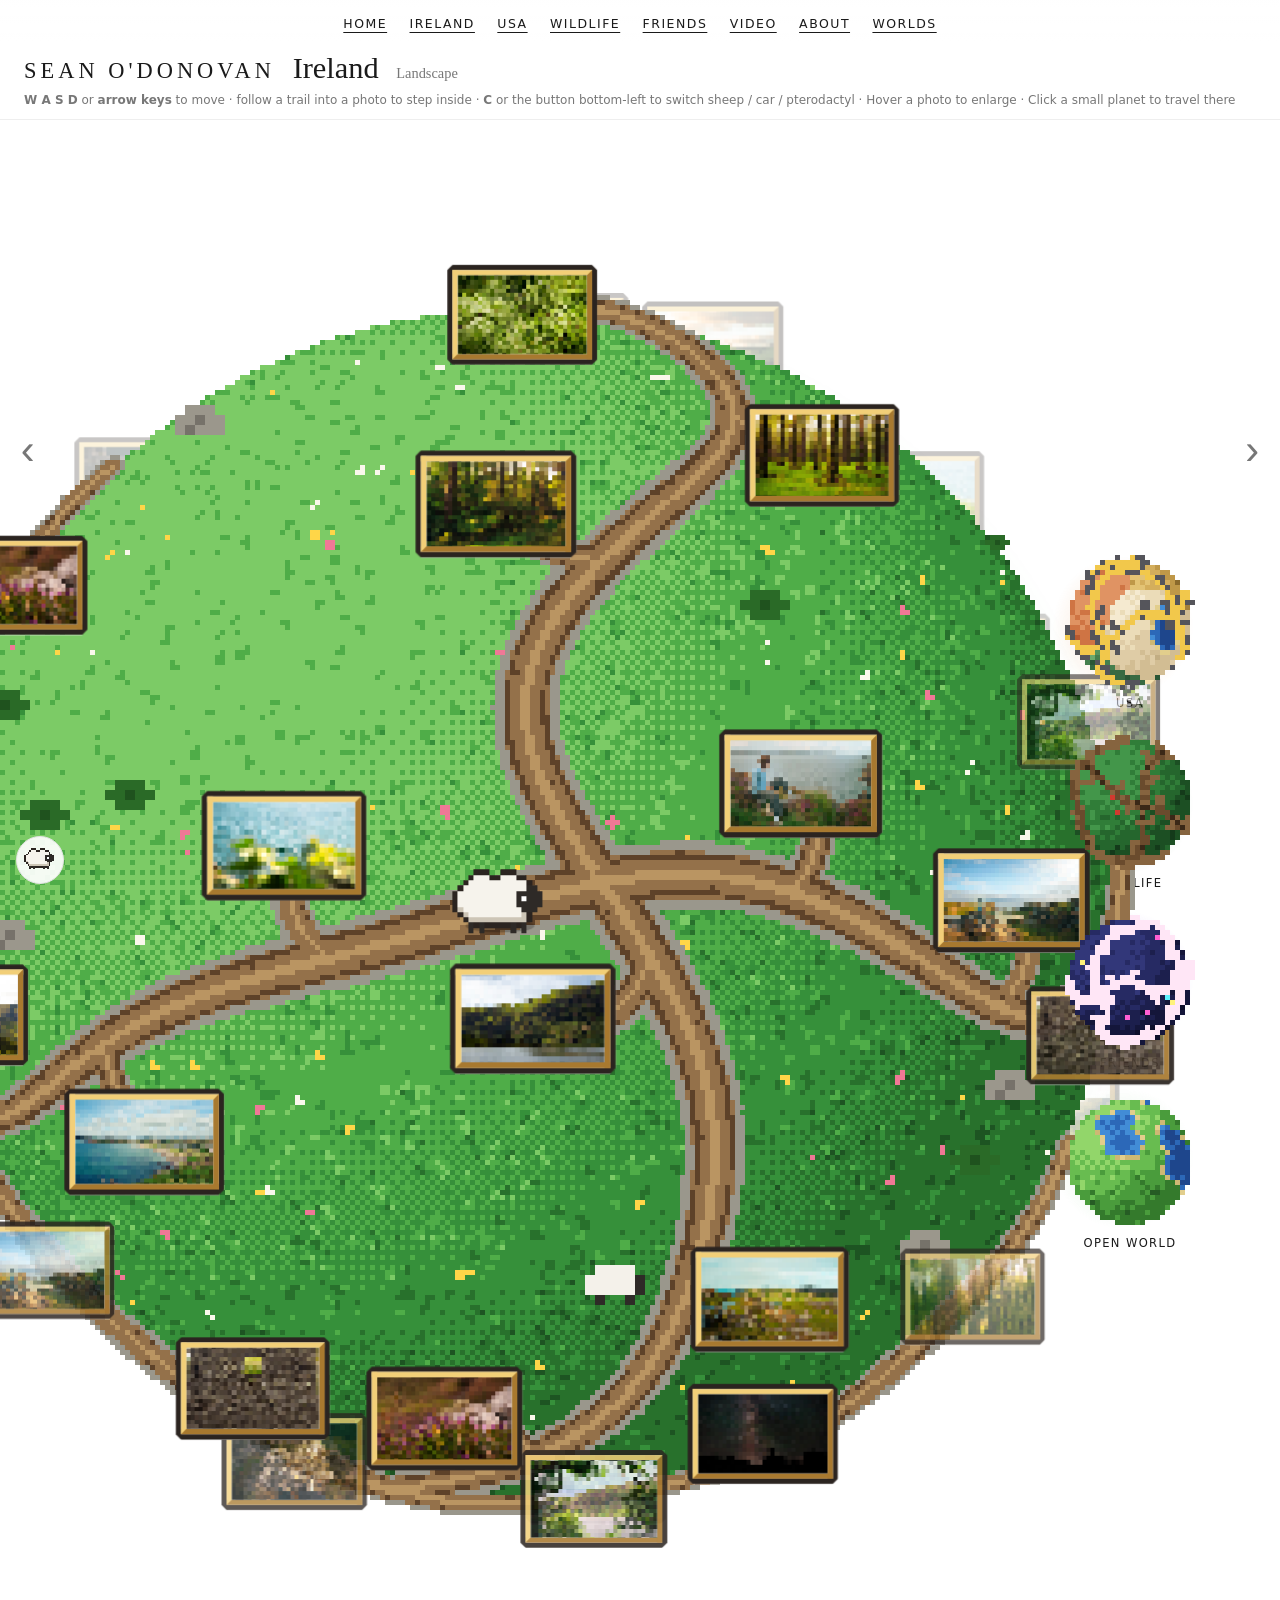
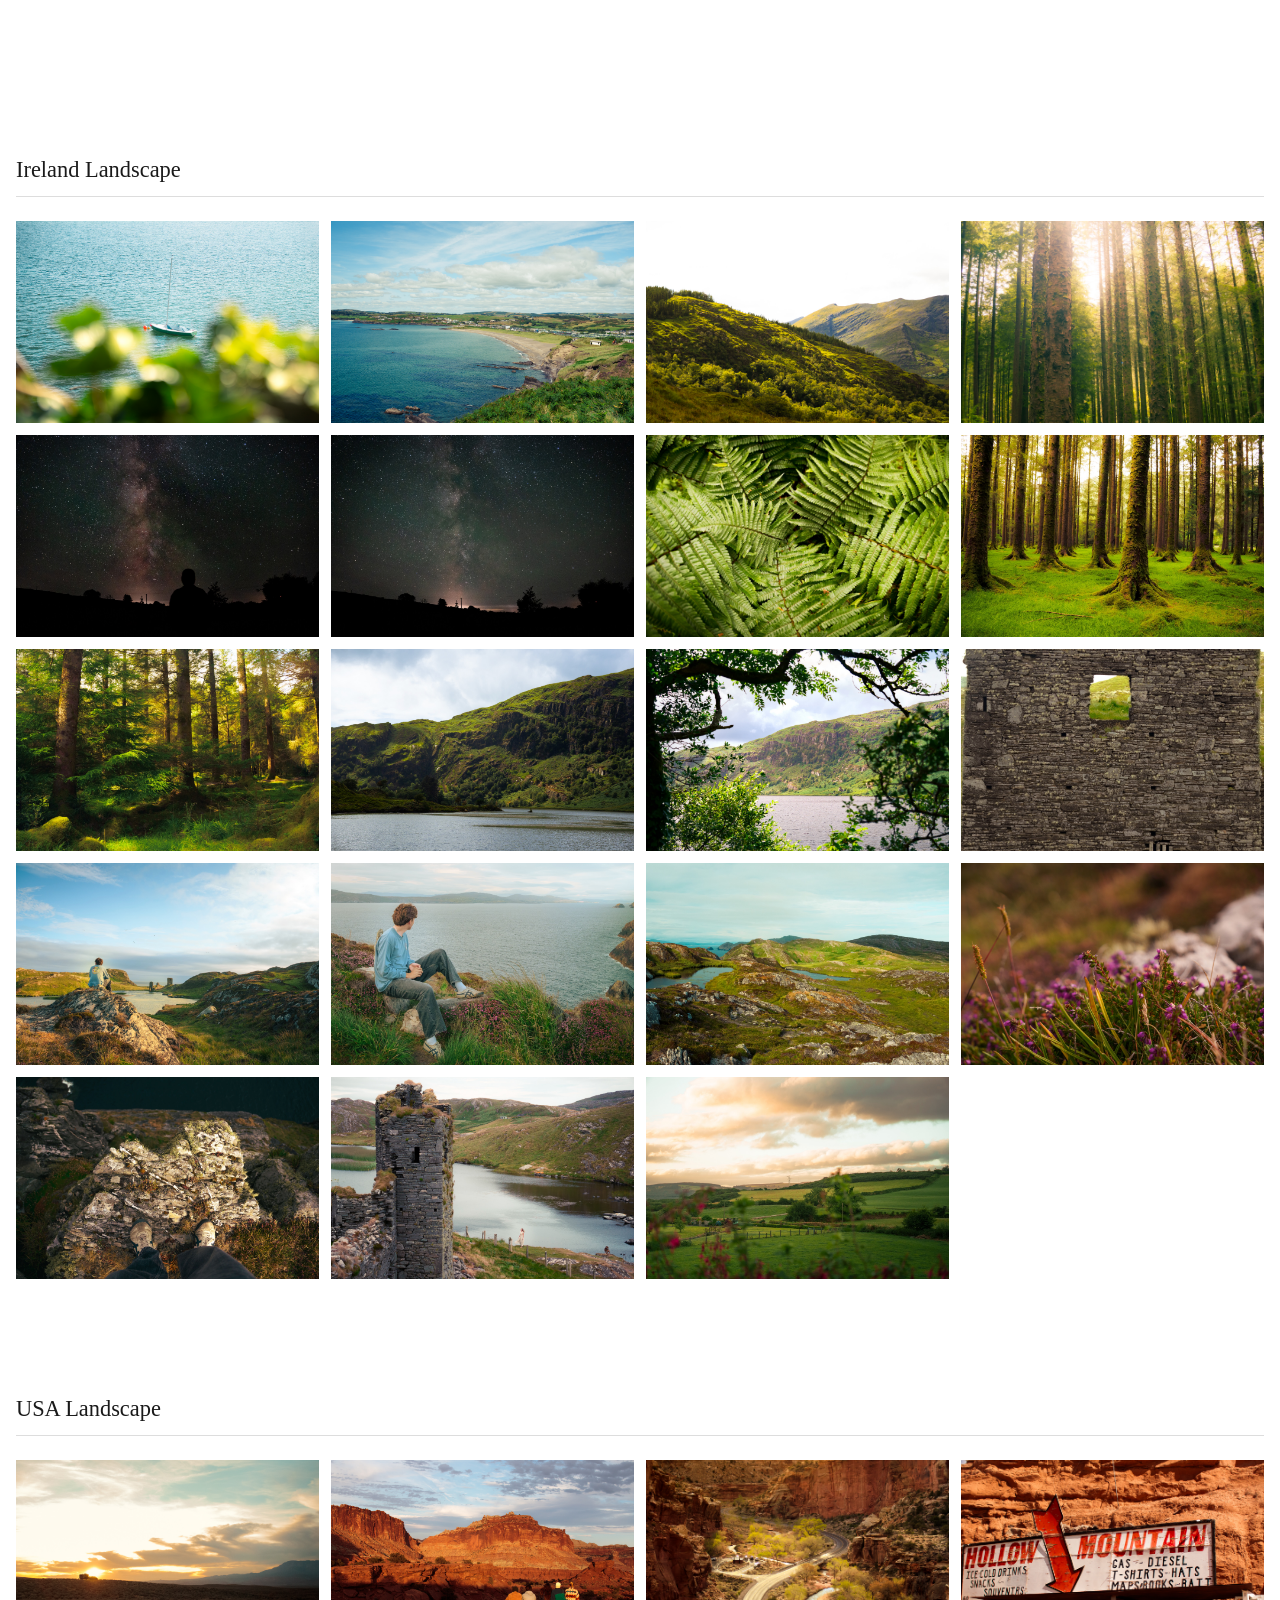
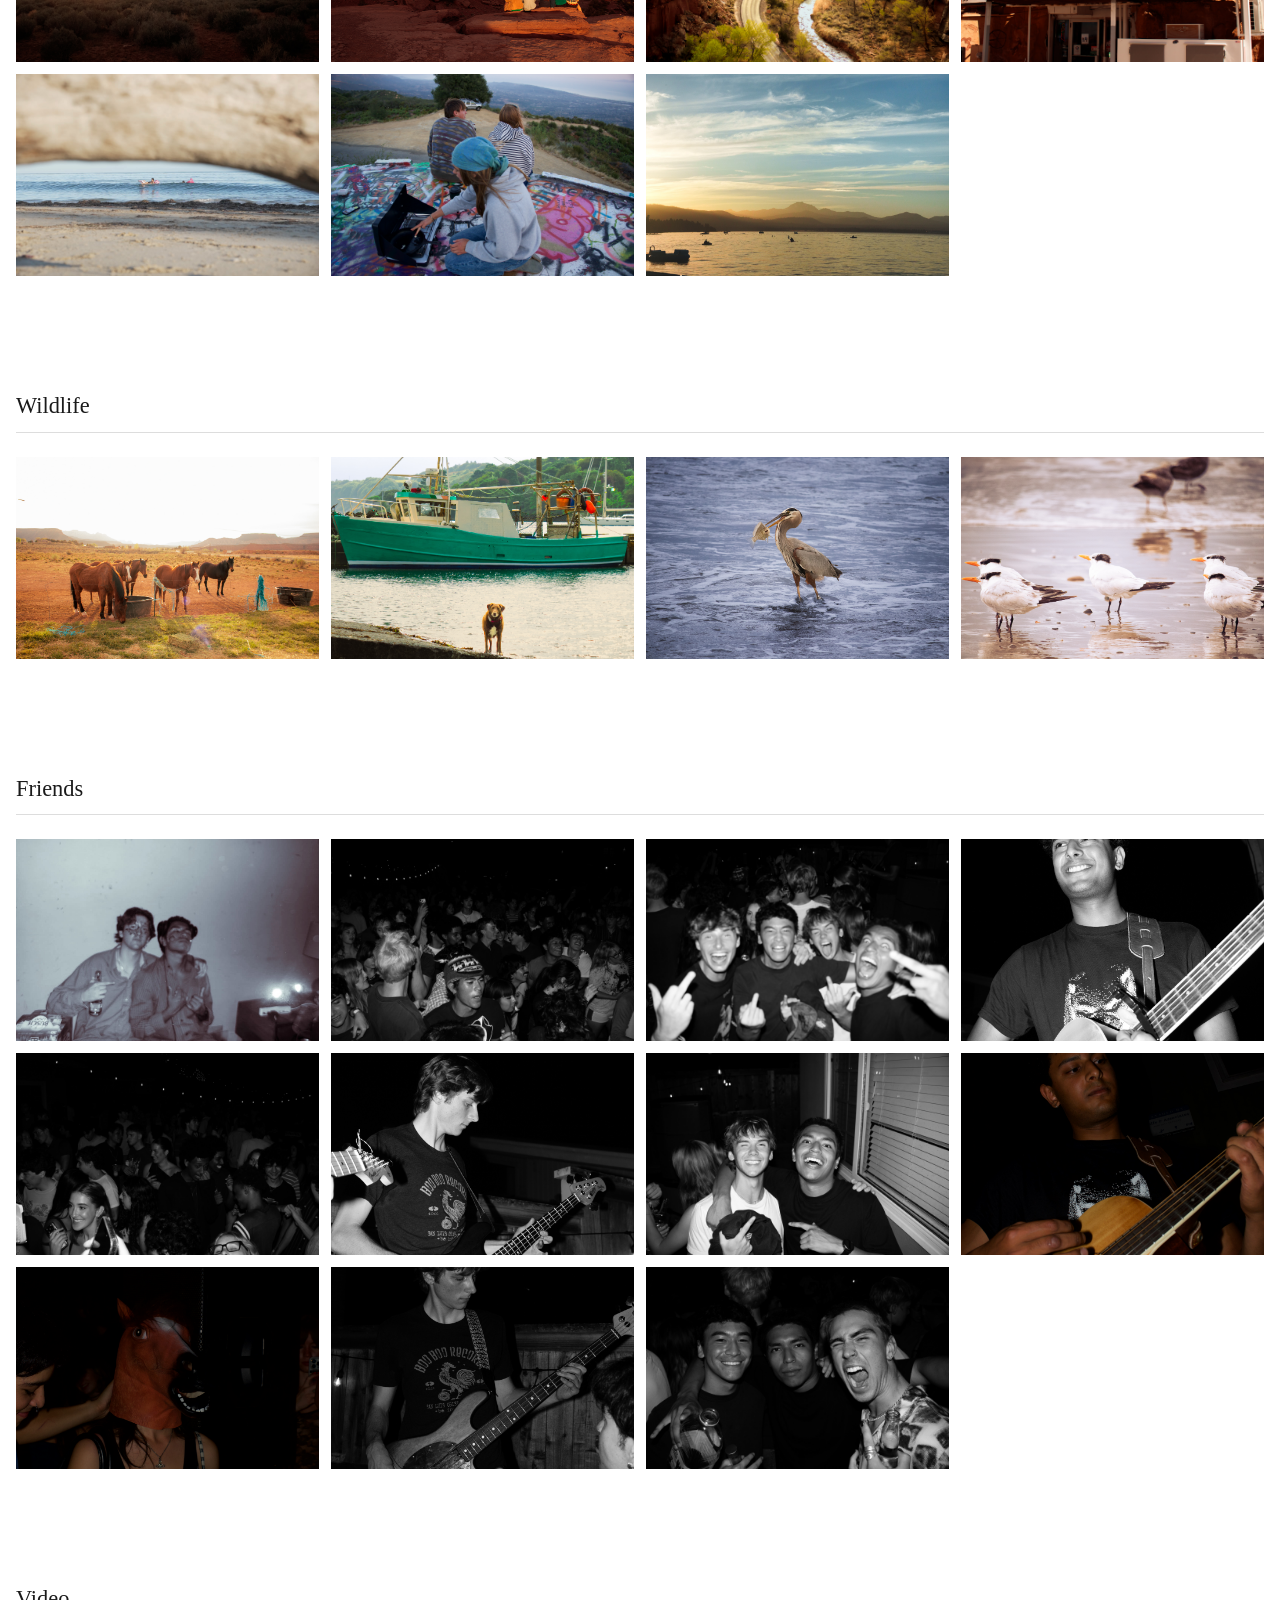
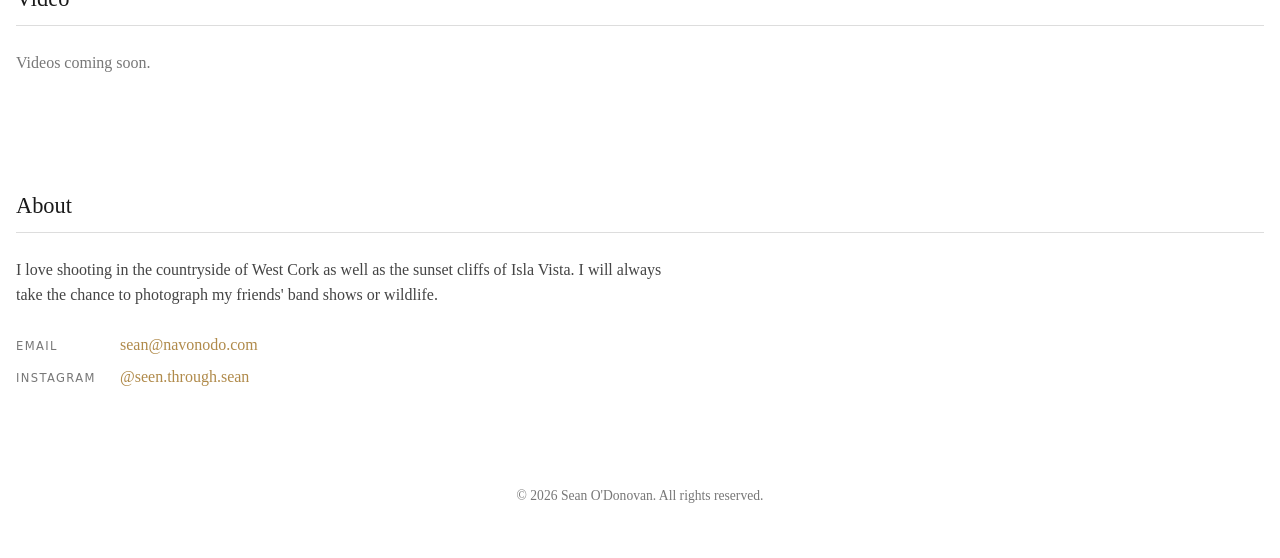
==== commit b525b289: "Add Worlds demo: planets built from data, visit friends New page worlds.html (plus worlds/) that reu" ====
--- a/index.html
+++ b/index.html
@@ -658,7 +658,7 @@
     // ---------- navigation links ----------
     const nav = document.getElementById("nav");
     const navLinks = [["home", "Home"], ...planets.filter(p => !p.open).map(p => [p.id, p.name]), ["video", "Video"], ["about", "About"]];
-    nav.innerHTML = navLinks.map(([id, name]) => `<a href="#${id}">${name}</a>`).join("");
+    nav.innerHTML = navLinks.map(([id, name]) => `<a href="#${id}">${name}</a>`).join("") + `<a href="worlds.html">Worlds</a>`;
 
     // ---------- small vector / matrix helpers ----------
     const dot = (a, b) => a[0]*b[0] + a[1]*b[1] + a[2]*b[2];
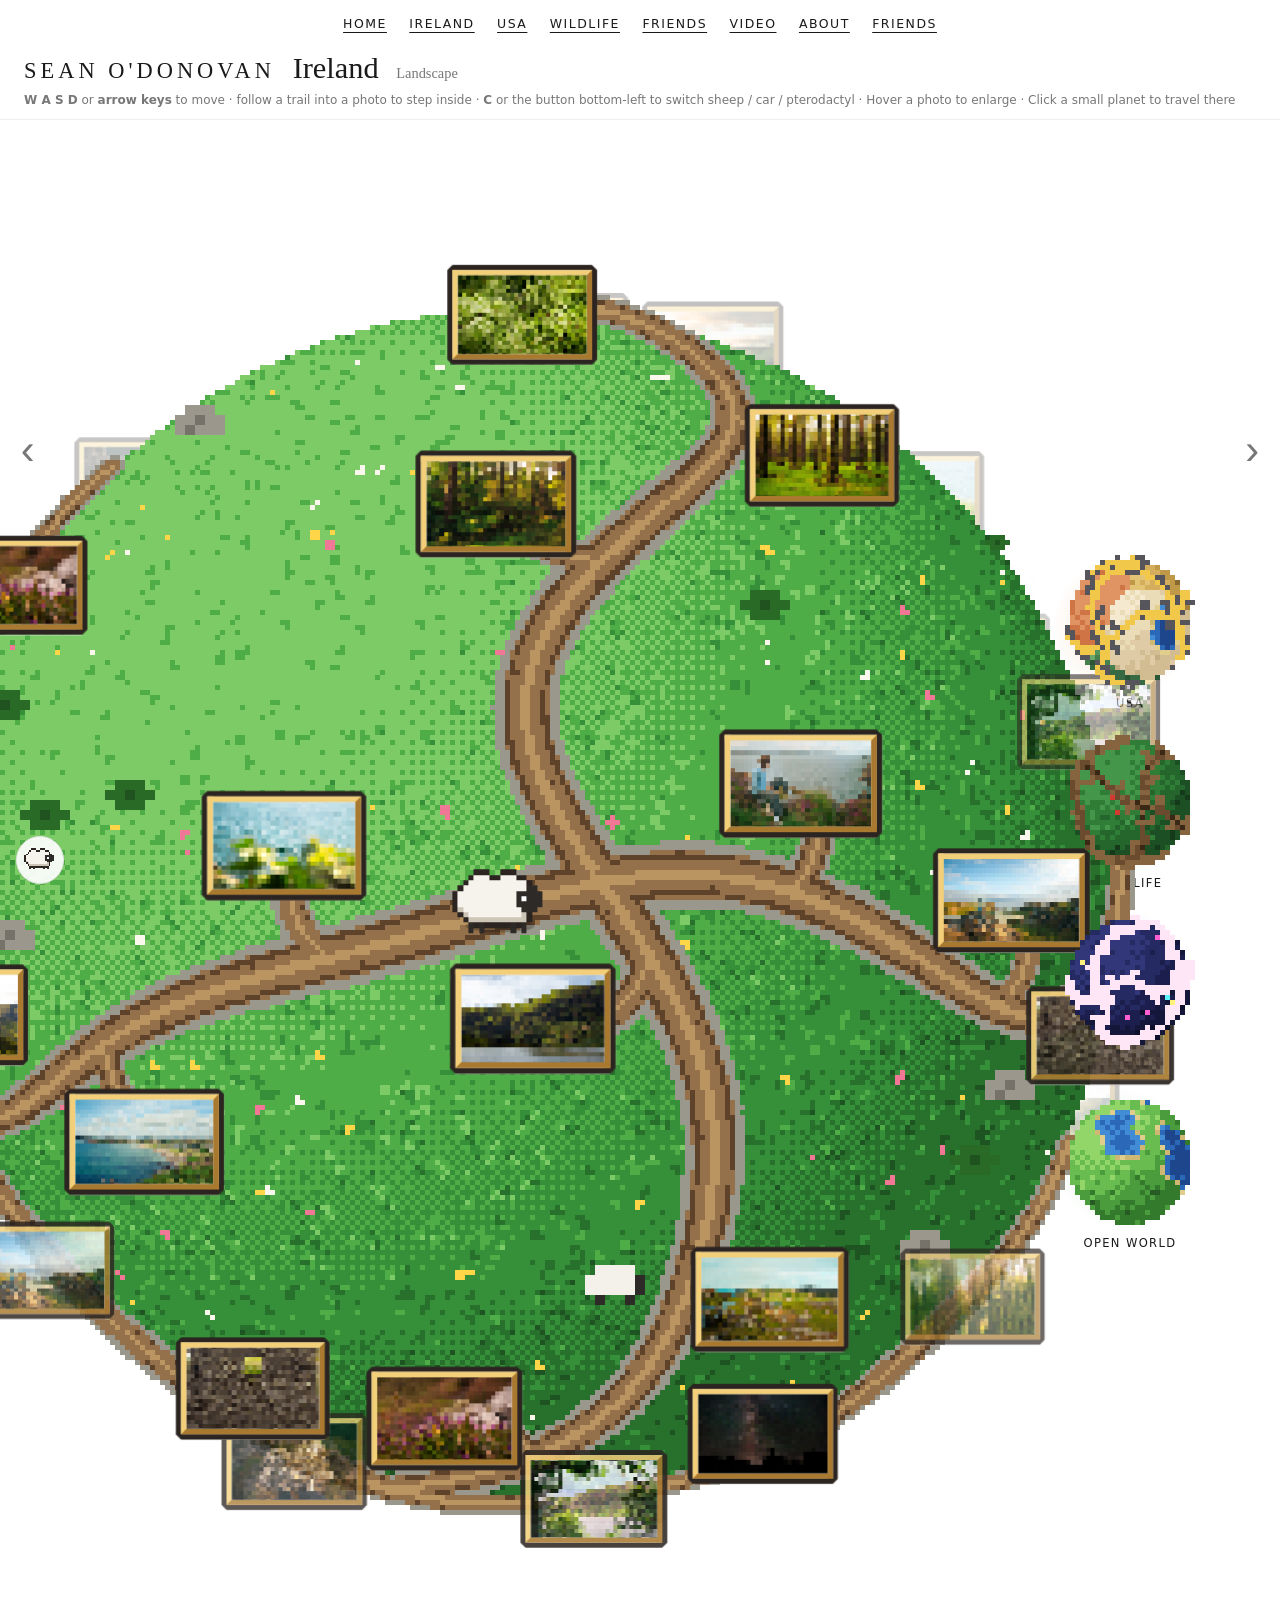
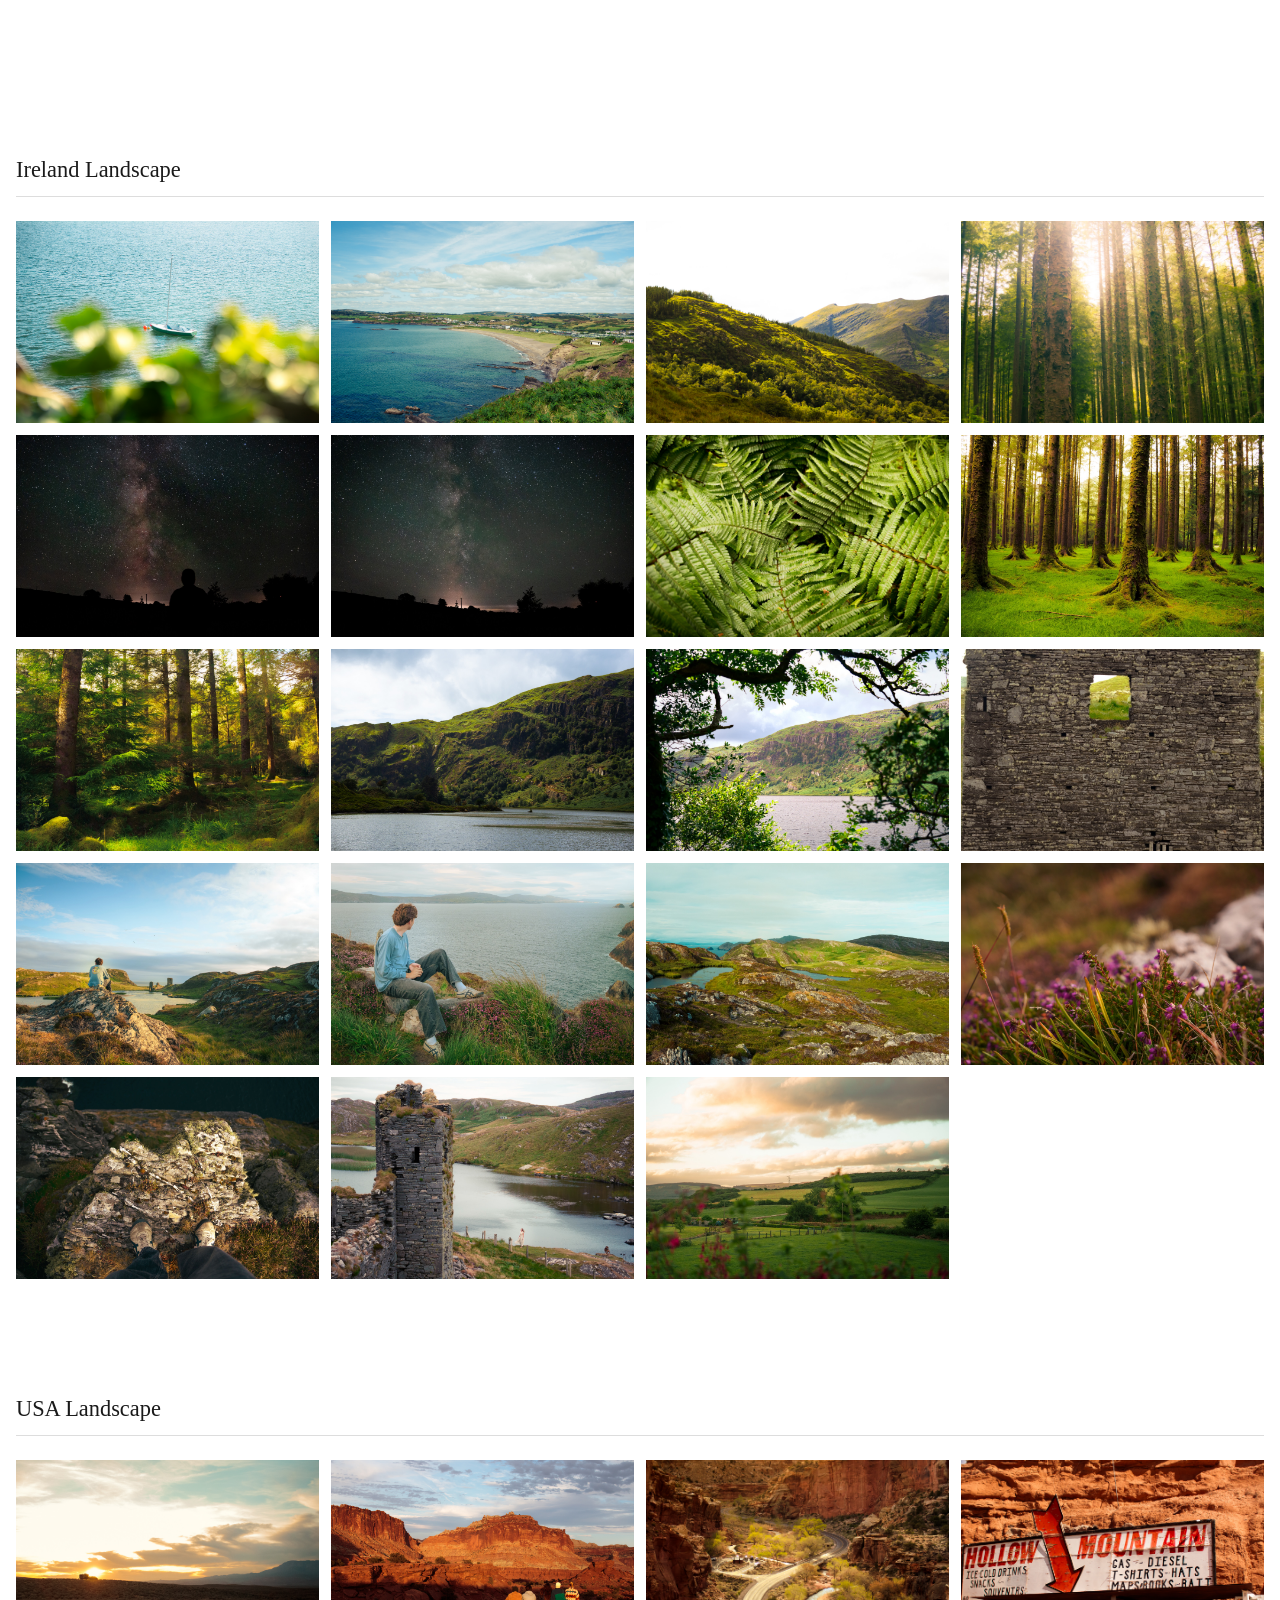
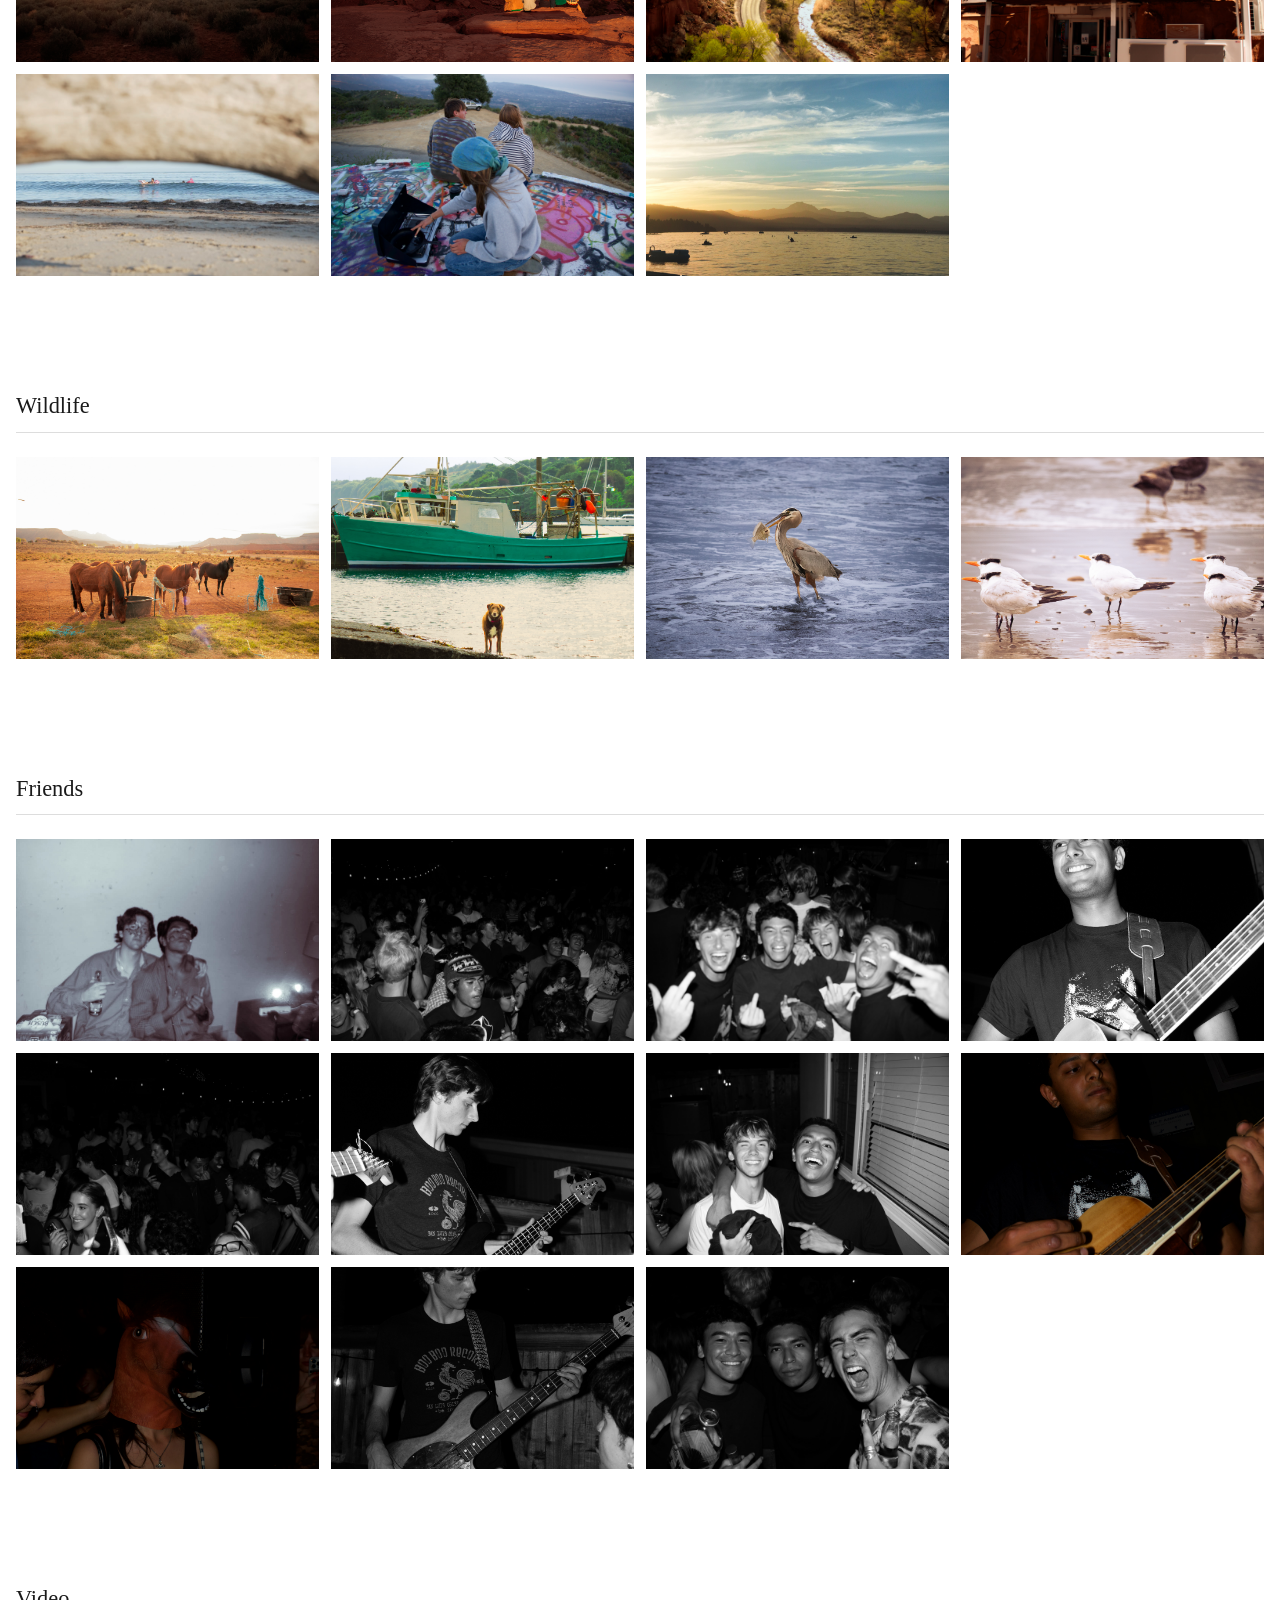
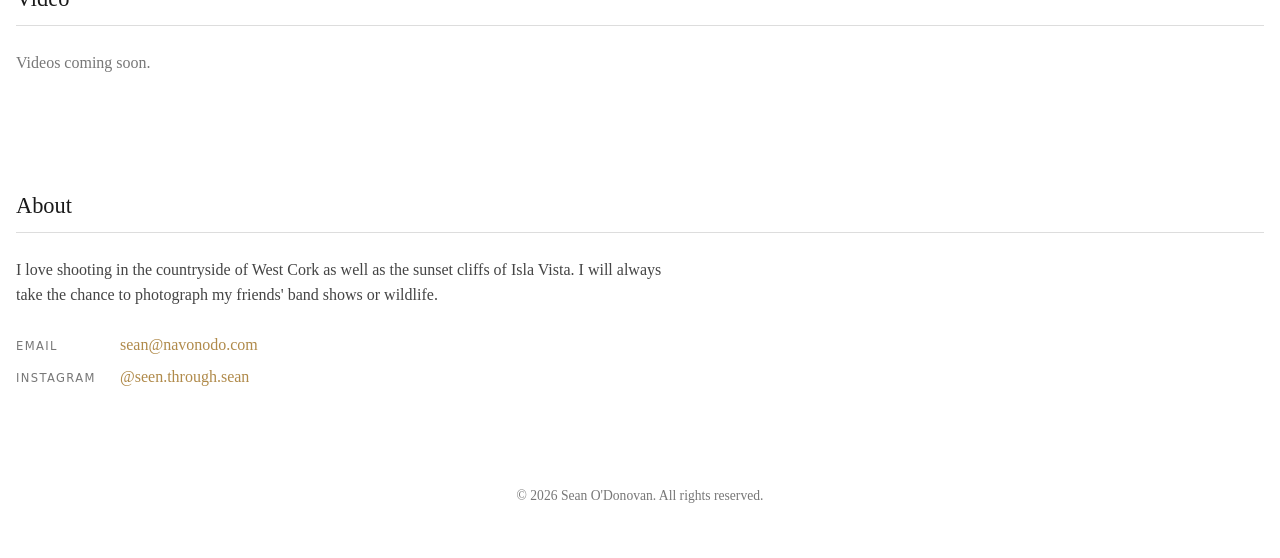
==== commit c158ca6f: "Friends tab: friends list, friend codes, photos, customizable biomes - Two tabs at the top (Portfoli" ====
--- a/index.html
+++ b/index.html
@@ -658,7 +658,7 @@
     // ---------- navigation links ----------
     const nav = document.getElementById("nav");
     const navLinks = [["home", "Home"], ...planets.filter(p => !p.open).map(p => [p.id, p.name]), ["video", "Video"], ["about", "About"]];
-    nav.innerHTML = navLinks.map(([id, name]) => `<a href="#${id}">${name}</a>`).join("") + `<a href="worlds.html">Worlds</a>`;
+    nav.innerHTML = navLinks.map(([id, name]) => `<a href="#${id}">${name}</a>`).join("") + `<a href="worlds.html">Friends</a>`;
 
     // ---------- small vector / matrix helpers ----------
     const dot = (a, b) => a[0]*b[0] + a[1]*b[1] + a[2]*b[2];
